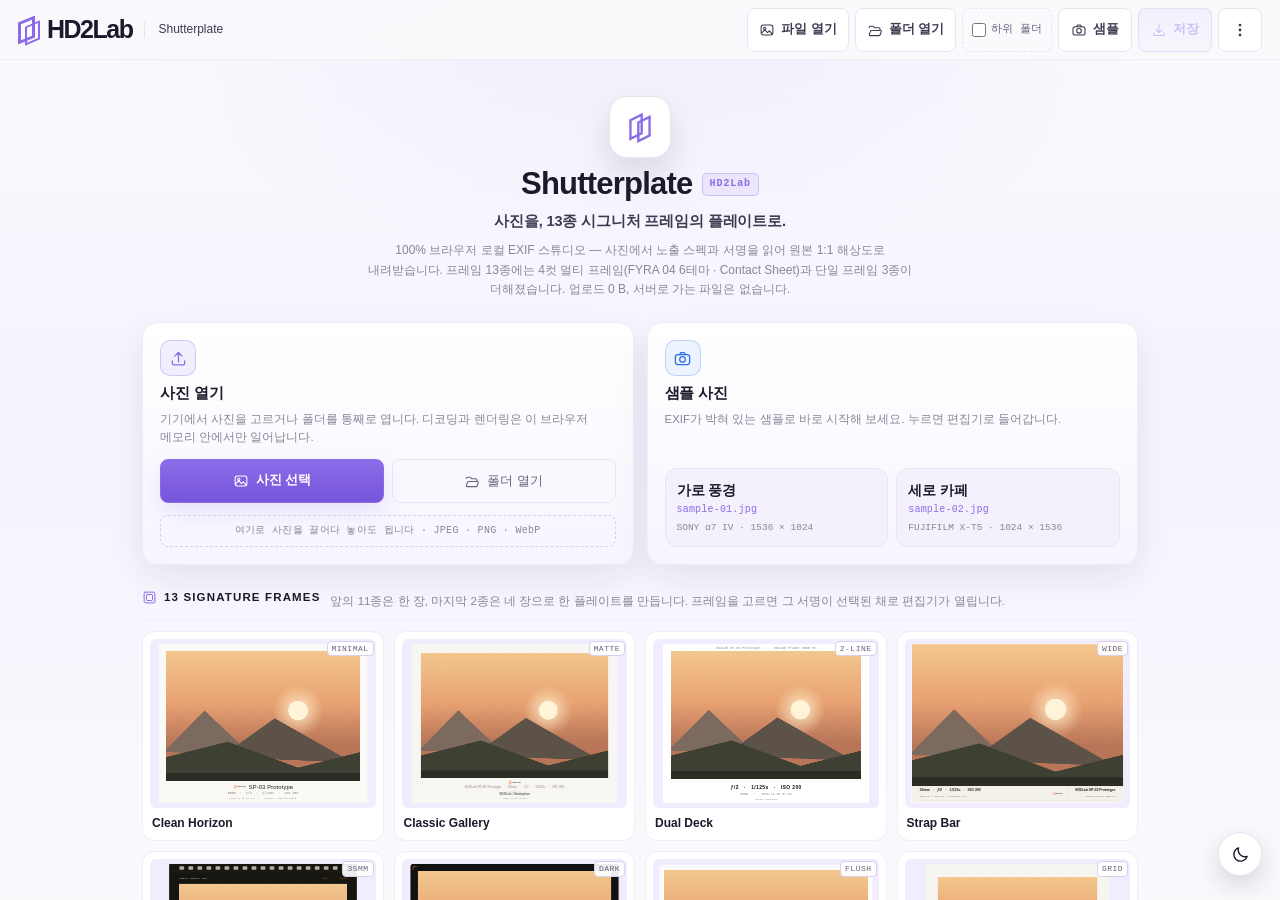
==== index.html @ faafee8e "chore(assets): 공용 테마 자산을 레포 안 ./assets/ 로 복사 — 루트 /assets/ 참조 제거 (beta 포함) - assets/hd2-theme.css · " ====
<!DOCTYPE html>
<html lang="ko" data-theme="light">
<head>
  <meta charset="utf-8" />
  <meta name="viewport" content="width=device-width, initial-scale=1.0, viewport-fit=cover" />
  <meta name="theme-color" content="#FAFAFD" />
  <meta name="color-scheme" content="light dark" />
  <meta name="description" content="HD2Lab Shutterplate — 사진을 13종 시그니처 프레임의 플레이트로. EXIF를 읽어 보더·노출 스펙·서명을 얹고 원본 1:1 해상도로 내려받습니다. 4컷 멀티 프레임(FYRA 04 6테마 · Contact Sheet) 포함. 업로드 0 B, 100% 브라우저 로컬 처리." />
  <title>Shutterplate — HD2Lab Photo Frame Studio</title>
  <link rel="canonical" href="https://hyangdan2.github.io/PKPilot0003/" />

  <!-- Signature face for a custom caption (필기체). Loaded up front so the
       canvas can print it the moment a visitor picks it. -->
  <link rel="preconnect" href="https://fonts.googleapis.com" />
  <link rel="preconnect" href="https://fonts.gstatic.com" crossorigin />
  <link rel="stylesheet" href="https://fonts.googleapis.com/css2?family=Caveat:wght@400;700&display=swap" />

  <!-- PWA -->
  <link rel="manifest" href="manifest.json" />
  <meta name="apple-mobile-web-app-capable" content="yes" />
  <meta name="apple-mobile-web-app-status-bar-style" content="black-translucent" />
  <meta name="apple-mobile-web-app-title" content="Shutterplate" />
  <meta name="application-name" content="Shutterplate" />

  <!-- Favicons (HD2Lab dual-skew 규격) -->
  <link rel="icon" href="./favicon.ico?v=20261116-softiris" sizes="any" />
  <link rel="icon" href="favicon.svg?v=20261116-softiris" type="image/svg+xml" />
  <link rel="icon" href="favicon-32x32.png?v=20261116-softiris" type="image/png" sizes="32x32" />
  <link rel="apple-touch-icon" href="apple-touch-icon.png?v=20261116-softiris" sizes="180x180" />

  <!-- Open Graph -->
  <meta property="og:type" content="website" />
  <meta property="og:site_name" content="HD2Lab" />
  <meta property="og:locale" content="ko_KR" />
  <meta property="og:title" content="Shutterplate — HD2Lab Photo Frame Studio" />
  <meta property="og:description" content="사진을 13종 시그니처 프레임의 플레이트로 — 4컷 멀티 프레임(FYRA 04 6테마 · Contact Sheet) 포함. EXIF 노출 스펙·서명을 얹어 원본 1:1 해상도로. 업로드 0 B, 100% 브라우저 로컬 처리." />
  <meta property="og:url" content="https://hyangdan2.github.io/PKPilot0003/" />
  <meta property="og:image" content="https://hyangdan2.github.io/PKPilot0003/og-image.png?v=20261116-softiris" />
  <meta property="og:image:secure_url" content="https://hyangdan2.github.io/PKPilot0003/og-image.png?v=20261116-softiris" />
  <meta property="og:image:type" content="image/png" />
  <meta property="og:image:width" content="1200" />
  <meta property="og:image:height" content="630" />
  <meta property="og:image:alt" content="HD2Lab Shutterplate — 13 frame signatures, EXIF photo plate studio" />

  <!-- Twitter -->
  <meta name="twitter:card" content="summary_large_image" />
  <meta name="twitter:title" content="Shutterplate — HD2Lab Photo Frame Studio" />
  <meta name="twitter:description" content="사진을 13종 시그니처 프레임의 플레이트로 — 4컷 멀티 프레임(FYRA 04 · Contact Sheet) 포함." />
  <meta name="twitter:image" content="https://hyangdan2.github.io/PKPilot0003/og-image.png?v=20261116-softiris" />

  <!-- HD2Lab shared theme: applies the stored hd2-theme before first paint (no flash) -->
  <script>try{var h=localStorage.getItem('hd2-theme');document.documentElement.setAttribute('data-theme',h==='dark'?'dark':'light');}catch(e){document.documentElement.setAttribute('data-theme','light');}</script>
  <link rel="stylesheet" href="./assets/hd2-theme.css?v=20261117-navy" />
  <script src="./assets/hd2-theme.js?v=20261117-navy" defer></script>
  <link rel="stylesheet" href="style.css?v=20261117-dark" />
</head>
<body>
  <!-- ── 자체 제작 SVG 아이콘 스프라이트 ─────────────────────────────── -->
  <svg class="sprite" xmlns="http://www.w3.org/2000/svg" aria-hidden="true" focusable="false">
    <!-- 필드 아이콘 -->
    <symbol id="i-camera" viewBox="0 0 24 24"><rect x="3" y="7" width="18" height="12.6" rx="3.1"/><circle cx="12" cy="13.2" r="3.5"/><path d="M8.4 7l1.4-2.4h4.4L15.6 7"/></symbol>
    <symbol id="i-optics" viewBox="0 0 24 24"><circle cx="12" cy="12" r="8.4"/><circle cx="12" cy="12" r="3.6"/><path d="M12 3.6v2.6M12 17.8v2.6M3.6 12h2.6M17.8 12h2.6"/></symbol>
    <symbol id="i-focal" viewBox="0 0 24 24"><path d="M4 12h16M4 12l3.4-3.4M4 12l3.4 3.4M20 12l-3.4-3.4M20 12l-3.4 3.4"/><circle cx="12" cy="12" r="1" fill="currentColor" stroke="none"/></symbol>
    <symbol id="i-aperture" viewBox="0 0 24 24"><circle cx="12" cy="12" r="8.4"/><path d="M12 4.2l6.6 4.6-2.5 7.8H7.9L5.4 8.8z"/><path d="M12 12l6.6-3.2M12 12l-4.1 4.6M12 12H5.4"/></symbol>
    <symbol id="i-shutter" viewBox="0 0 24 24"><circle cx="12" cy="12" r="8.4"/><path d="M12 7.2v5.1l3.4 2"/><path d="M12 3.6v1.4M20.4 12h-1.4M12 20.4v-1.4M3.6 12h1.4"/></symbol>
    <symbol id="i-iso" viewBox="0 0 24 24"><path d="M4 16.6a8.4 8.4 0 1 1 16 0"/><path d="M6.2 11.2l1.4.9M12 7.6v1.6M17.8 11.2l-1.4.9"/><path d="M12 16.4l4-3.6"/><circle cx="12" cy="16.4" r="1.2" fill="currentColor" stroke="none"/></symbol>
    <symbol id="i-date" viewBox="0 0 24 24"><rect x="3.4" y="5.2" width="17.2" height="15" rx="3"/><path d="M3.4 9.8h17.2M8.2 3.4v3.4M15.8 3.4v3.4"/><path d="M7.6 13.6h2.2M13.4 13.6h2.2M7.6 17h2.2M13.4 17h2.2"/></symbol>
    <symbol id="i-caption" viewBox="0 0 24 24"><path d="M14.4 5.2l4.4 4.4-7.6 7.6-4.8.8.8-4.8z"/><path d="M4 20.4c2.6-.3 4.2-1.8 5.6-1.8 1.4 0 2 1 3.4 1 1 0 1.8-.4 2.4-1.1"/></symbol>
    <!-- UI 아이콘 -->
    <symbol id="i-upload" viewBox="0 0 24 24"><path d="M12 16.2V4.4M12 4.4L7.4 9M12 4.4L16.6 9"/><path d="M4.2 15v3.2a1.8 1.8 0 0 0 1.8 1.8h12a1.8 1.8 0 0 0 1.8-1.8V15"/></symbol>
    <symbol id="i-image" viewBox="0 0 24 24"><rect x="3.2" y="4.6" width="17.6" height="14.8" rx="3.2"/><circle cx="8.6" cy="9.6" r="1.7"/><path d="M3.8 16.8l4.9-4.9 4.1 4.1 2.6-2.6 4.6 4.6"/></symbol>
    <symbol id="i-download" viewBox="0 0 24 24"><path d="M12 4.2v11.6M12 15.8l-4.4-4.4M12 15.8l4.4-4.4"/><path d="M4.2 16.6v1.8a1.8 1.8 0 0 0 1.8 1.8h12a1.8 1.8 0 0 0 1.8-1.8v-1.8"/></symbol>
    <symbol id="i-share" viewBox="0 0 24 24"><path d="M12 15.4V3.6M12 3.6L7.8 7.8M12 3.6l4.2 4.2"/><path d="M5.4 12.4v6.2a1.8 1.8 0 0 0 1.8 1.8h9.6a1.8 1.8 0 0 0 1.8-1.8v-6.2"/></symbol>
    <symbol id="i-minus" viewBox="0 0 24 24"><path d="M5.2 12h13.6"/></symbol>
    <symbol id="i-plus" viewBox="0 0 24 24"><path d="M12 5.2v13.6M5.2 12h13.6"/></symbol>
    <symbol id="i-fit" viewBox="0 0 24 24"><path d="M4.4 9.2V6.2a1.8 1.8 0 0 1 1.8-1.8H9M15 4.4h2.8a1.8 1.8 0 0 1 1.8 1.8v3M19.6 15v2.8a1.8 1.8 0 0 1-1.8 1.8H15M9 19.6H6.2a1.8 1.8 0 0 1-1.8-1.8V15"/></symbol>
    <symbol id="i-sun" viewBox="0 0 24 24"><circle cx="12" cy="12" r="4.1"/><path d="M12 2.6v2.1M12 19.3v2.1M2.6 12h2.1M19.3 12h2.1M5.5 5.5l1.5 1.5M17 17l1.5 1.5M18.5 5.5L17 7M7 17l-1.5 1.5"/></symbol>
    <symbol id="i-moon" viewBox="0 0 24 24"><path d="M20.2 14.6A8.2 8.2 0 0 1 9.5 3.9a8.5 8.5 0 1 0 10.7 10.7z"/></symbol>
    <symbol id="i-dots" viewBox="0 0 24 24"><circle cx="12" cy="5.4" r="1.85" fill="currentColor" stroke="none"/><circle cx="12" cy="12" r="1.85" fill="currentColor" stroke="none"/><circle cx="12" cy="18.6" r="1.85" fill="currentColor" stroke="none"/></symbol>
    <symbol id="i-close" viewBox="0 0 24 24"><path d="M5.8 5.8l12.4 12.4M18.2 5.8L5.8 18.2"/></symbol>
    <symbol id="i-check" viewBox="0 0 24 24"><path d="M4.8 12.6l4.7 4.7L19.2 7.2"/></symbol>
    <symbol id="i-refresh" viewBox="0 0 24 24"><path d="M19.8 12a7.8 7.8 0 1 1-2.6-5.8"/><path d="M19.9 4.4v4.4h-4.4"/></symbol>
    <symbol id="i-swap" viewBox="0 0 24 24"><path d="M4.4 8.4h13.2M14.2 5l3.4 3.4-2 1.9M19.6 15.6H6.4M9.8 19l-3.4-3.4"/></symbol>
    <symbol id="i-trash" viewBox="0 0 24 24"><path d="M4.8 7.2h14.4M9.4 7.2V5.4a1.4 1.4 0 0 1 1.4-1.4h2.4a1.4 1.4 0 0 1 1.4 1.4v1.8"/><path d="M6.6 7.2l.8 11.4a1.8 1.8 0 0 0 1.8 1.6h5.6a1.8 1.8 0 0 0 1.8-1.6l.8-11.4"/><path d="M10.4 10.8v6M13.6 10.8v6"/></symbol>
    <symbol id="i-shield" viewBox="0 0 24 24"><path d="M12 3.2l7.4 2.9v5.3c0 4.5-3.1 7.8-7.4 9.6-4.3-1.8-7.4-5.1-7.4-9.6V6.1z"/><path d="M8.8 11.9l2.3 2.3 3.9-3.9"/></symbol>
    <symbol id="i-chevron" viewBox="0 0 24 24"><path d="M7 10l5 5 5-5"/></symbol>
    <symbol id="i-sliders" viewBox="0 0 24 24"><path d="M4.4 7.6h6.2M14.4 7.6h5.2M4.4 16.4h3.2M11.4 16.4h8.2"/><circle cx="12.6" cy="7.6" r="1.9"/><circle cx="9.6" cy="16.4" r="1.9"/></symbol>
    <symbol id="i-stamp" viewBox="0 0 24 24"><circle cx="12" cy="9.2" r="5.2"/><path d="M8.6 13.6L7.2 20.4h9.6l-1.4-6.8"/></symbol>
    <symbol id="i-film" viewBox="0 0 24 24"><rect x="3" y="5" width="18" height="14" rx="2.4"/><path d="M6.6 5v14M17.4 5v14M3 9.2h3.6M3 14.8h3.6M17.4 9.2H21M17.4 14.8H21"/></symbol>
    <symbol id="i-frame" viewBox="0 0 24 24"><rect x="3.4" y="3.4" width="17.2" height="17.2" rx="2.4"/><rect x="7.2" y="7.2" width="9.6" height="9.6" rx="1.2"/></symbol>
    <symbol id="i-ratio" viewBox="0 0 24 24"><rect x="3.4" y="6.4" width="17.2" height="11.2" rx="2.2"/><path d="M6.6 6.4v11.2M17.4 6.4v11.2"/></symbol>
    <symbol id="i-grid" viewBox="0 0 24 24"><rect x="3.6" y="3.6" width="7.2" height="7.2" rx="1.6"/><rect x="13.2" y="3.6" width="7.2" height="7.2" rx="1.6"/><rect x="3.6" y="13.2" width="7.2" height="7.2" rx="1.6"/><rect x="13.2" y="13.2" width="7.2" height="7.2" rx="1.6"/></symbol>
    <symbol id="i-info" viewBox="0 0 24 24"><circle cx="12" cy="12" r="8.6"/><path d="M12 11v5.4"/><circle cx="12" cy="7.9" r="1" fill="currentColor" stroke="none"/></symbol>
    <symbol id="i-copy" viewBox="0 0 24 24"><rect x="9" y="9" width="11.4" height="11.4" rx="2.6"/><path d="M15.4 5.8V5.2a2.2 2.2 0 0 0-2.2-2.2H5.6A2.2 2.2 0 0 0 3.4 5.2v7.6a2.2 2.2 0 0 0 2.2 2.2h.6"/></symbol>
    <symbol id="i-arrow" viewBox="0 0 24 24"><path d="M4.6 12h14M13.2 6.6L18.6 12l-5.4 5.4"/></symbol>
    <!-- 포털 -->
    <symbol id="i-portal-home" viewBox="0 0 24 24"><path d="M4 10.4L12 4l8 6.4V20a1 1 0 0 1-1 1h-4.6v-6.2H9.6V21H5a1 1 0 0 1-1-1z"/></symbol>
    <symbol id="i-portal-apps" viewBox="0 0 24 24"><rect x="3.6" y="3.6" width="7.2" height="7.2" rx="2"/><rect x="13.2" y="3.6" width="7.2" height="7.2" rx="2"/><rect x="3.6" y="13.2" width="7.2" height="7.2" rx="2"/><rect x="13.2" y="13.2" width="7.2" height="7.2" rx="2"/></symbol>
    <!-- 워크스페이스 -->
    <symbol id="i-folder" viewBox="0 0 24 24"><path d="M3.4 7.6a1.8 1.8 0 0 1 1.8-1.8h4.4l2.1 2.3h6.9a1.8 1.8 0 0 1 1.8 1.8v9.5a1.8 1.8 0 0 1-1.8 1.8H5.2a1.8 1.8 0 0 1-1.8-1.8z"/><path d="M3.4 10.6h17.2"/></symbol>
    <symbol id="i-folder-open" viewBox="0 0 24 24"><path d="M3.4 8.2a1.8 1.8 0 0 1 1.8-1.8h4.2l1.9 2.1h6.3a1.8 1.8 0 0 1 1.8 1.8v1.3"/><path d="M4.2 20.4h13.9a1.8 1.8 0 0 0 1.7-1.2l1.7-5.1a1 1 0 0 0-.9-1.3H6.9a1.8 1.8 0 0 0-1.7 1.2l-1.9 5.4z"/></symbol>
  </svg>

  <a class="skip-link" href="#appMain">본문으로 건너뛰기</a>

  <header class="app-header">
    <button class="brand" id="brandBtn" type="button" aria-label="Shutterplate 홈으로 이동" title="Shutterplate 홈 — 랜딩 화면">
      <span class="mark" aria-hidden="true"></span>
      <span class="brand-name">HD2Lab</span>
      <em>Shutterplate</em>
    </button>

    <div class="header-actions">
      <!-- PC 워크스페이스 열기 (≥1024px) -->
      <div class="pc-open" id="pcOpen">
        <button class="hbtn" id="openFilesBtn" type="button" title="사진 여러 장 열기 — 워크스페이스" aria-label="사진 여러 장 열기">
          <svg class="ic" viewBox="0 0 24 24" aria-hidden="true"><use href="#i-image"/></svg>
          <span class="hbtn-label">파일 열기</span>
        </button>
        <button class="hbtn" id="openFolderBtn" type="button" title="폴더 열기 — Workspace" aria-label="폴더 열기">
          <svg class="ic" viewBox="0 0 24 24" aria-hidden="true"><use href="#i-folder-open"/></svg>
          <span class="hbtn-label">폴더 열기</span>
        </button>
        <label class="pc-rec" for="recursiveToggle" title="폴더를 열 때 하위 폴더의 사진까지 포함">
          <input type="checkbox" id="recursiveToggle" />
          <span>하위 폴더</span>
        </label>
      </div>
      <input id="wsFileInput" type="file" accept="image/*" multiple hidden />
      <input id="wsFolderInput" type="file" accept="image/*" webkitdirectory directory multiple hidden />
      <button class="hbtn" id="headerSampleBtn" type="button" title="샘플 사진 불러오기" aria-label="샘플 사진 불러오기">
        <svg class="ic" viewBox="0 0 24 24" aria-hidden="true"><use href="#i-camera"/></svg>
        <span class="hbtn-label">샘플</span>
      </button>
      <button class="hbtn hbtn--accent" id="headerDownloadBtn" type="button" title="플레이트 저장" aria-label="플레이트 저장" disabled>
        <svg class="ic" viewBox="0 0 24 24" aria-hidden="true"><use href="#i-download"/></svg>
        <span class="hbtn-label">저장</span>
      </button>
      <!-- 편집기 전용: 랜딩의 플로팅 토글이 여기로 도킹한다 (js/theme-dock.js) -->
      <button class="hbtn-theme" id="headerThemeBtn" type="button" aria-pressed="false" aria-label="다크 모드로 전환 (네이비 &amp; 라벤더)" title="다크 모드로 전환 (네이비 &amp; 라벤더)">
        <svg class="ic ic-theme ic-theme--moon" viewBox="0 0 24 24" aria-hidden="true" focusable="false"><path d="M20.4 14.4A8.6 8.6 0 0 1 9.6 3.6a8.6 8.6 0 1 0 10.8 10.8z"/></svg>
        <svg class="ic ic-theme ic-theme--sun" viewBox="0 0 24 24" aria-hidden="true" focusable="false"><circle cx="12" cy="12" r="4.1"/><path d="M12 2.7v2.3M12 19v2.3M2.7 12h2.3M19 12h2.3M5.4 5.4l1.6 1.6M17 17l1.6 1.6M18.6 5.4L17 7M7 17l-1.6 1.6"/></svg>
      </button>
      <div class="portal-menu" id="portalMenu">
        <button class="portal-menu-btn" id="portalMenuBtn" type="button" aria-haspopup="menu" aria-expanded="false" aria-controls="portalMenuDropdown" aria-label="더 보기 — 워크스페이스 · 샘플 · 포털" title="더 보기">
          <svg class="ic" viewBox="0 0 24 24" aria-hidden="true"><use href="#i-dots"/></svg>
        </button>
        <div class="portal-menu-dropdown" id="portalMenuDropdown" role="menu" aria-labelledby="portalMenuBtn" hidden>
          <p class="portal-menu-head">WORKSPACE</p>
          <button class="portal-item" id="menuHomeBtn" type="button" role="menuitem">
            <span class="portal-ic" aria-hidden="true"><svg class="ic" viewBox="0 0 24 24"><use href="#i-portal-home"/></svg></span>
            <span class="portal-text"><b>홈 / 랜딩 화면</b><small>시작 화면으로 이동</small></span>
            <span class="portal-badge" aria-hidden="true">HOME</span>
          </button>
          <button class="portal-item" id="menuResetExifBtn" type="button" role="menuitem" disabled>
            <span class="portal-ic" aria-hidden="true"><svg class="ic" viewBox="0 0 24 24"><use href="#i-refresh"/></svg></span>
            <span class="portal-text"><b>EXIF 값으로 되돌리기</b><small id="menuResetHint">사진을 열면 쓸 수 있습니다</small></span>
            <span class="portal-badge portal-badge--live" id="menuResetBadge" aria-hidden="true">EXIF</span>
          </button>
          <button class="portal-item" id="menuEmblemBtn" type="button" role="menuitemcheckbox" aria-checked="false">
            <span class="portal-ic" aria-hidden="true"><svg class="ic" viewBox="0 0 24 24"><use href="#i-stamp"/></svg></span>
            <span class="portal-text"><b>엠블럼 색상</b><small id="menuEmblemHint">현재 원본 컬러 — 눌러서 All Black</small></span>
            <span class="portal-badge" id="menuEmblemState" aria-hidden="true">COLOR</span>
          </button>
          <span class="portal-sep" role="separator"></span>
          <p class="portal-menu-head">SAMPLES</p>
          <button class="portal-item" id="menuSample01" type="button" role="menuitem">
            <span class="portal-ic" aria-hidden="true"><svg class="ic" viewBox="0 0 24 24"><use href="#i-image"/></svg></span>
            <span class="portal-text"><b>가로 풍경</b><small>sample-01.jpg · SONY α7 IV</small></span>
            <span class="portal-badge" aria-hidden="true">LANDSCAPE</span>
          </button>
          <button class="portal-item" id="menuSample02" type="button" role="menuitem">
            <span class="portal-ic" aria-hidden="true"><svg class="ic" viewBox="0 0 24 24"><use href="#i-camera"/></svg></span>
            <span class="portal-text"><b>세로 카페</b><small>sample-02.jpg · FUJIFILM X-T5</small></span>
            <span class="portal-badge" aria-hidden="true">CAFE</span>
          </button>
          <span class="portal-sep" role="separator"></span>
          <p class="portal-menu-head">NAVIGATION</p>
          <a class="portal-item" role="menuitem" href="https://hyangdan2.github.io/" target="_blank" rel="noopener noreferrer">
            <span class="portal-ic" aria-hidden="true"><svg class="ic" viewBox="0 0 24 24"><use href="#i-portal-home"/></svg></span>
            <span class="portal-text"><b>HD2Lab Web-HQ</b><small>Main Portal</small></span>
            <span class="portal-badge" aria-hidden="true">EXTERNAL</span>
          </a>
          <a class="portal-item" role="menuitem" href="https://hyangdan2.github.io/ApplicationHub/" target="_blank" rel="noopener noreferrer">
            <span class="portal-ic" aria-hidden="true"><svg class="ic" viewBox="0 0 24 24"><use href="#i-portal-apps"/></svg></span>
            <span class="portal-text"><b>ApplicationHub</b><small>Apps Catalog</small></span>
            <span class="portal-badge" aria-hidden="true">EXTERNAL</span>
          </a>
        </div>
      </div>
    </div>
  </header>

  <main class="app-main" id="appMain" tabindex="-1">

  <!-- ── 랜딩 (Film Studio식 홈) ─────────────────────────────────────── -->
  <section class="home" id="homeView" aria-label="Shutterplate 랜딩">
    <div class="home-inner">
      <div class="inapp-banner home-inapp" id="homeInappBanner" data-inapp-banner role="status" hidden>
        <svg class="ic" viewBox="0 0 24 24" aria-hidden="true"><use href="#i-info"/></svg>
        <p class="inapp-msg"><b data-inapp-name>카카오톡</b> 안에서는 사진 저장이 막힙니다 — ‘다른 브라우저로 열기’로 열어 주세요</p>
        <button class="inapp-copy" type="button" data-copy-url aria-label="페이지 주소 복사">
          <svg class="ic" viewBox="0 0 24 24" aria-hidden="true"><use href="#i-copy"/></svg><span>주소 복사</span>
        </button>
      </div>

      <header class="home-hero">
        <span class="hero-mark" aria-hidden="true">
          <svg viewBox="0 0 64 64" aria-label="HD2Lab Brand Mark">
            <path d="M15 20L35 10V43L15 53ZM29 24L49 14V47L29 57Z" fill="none" stroke="#8B6CE8" stroke-width="4.2" stroke-linejoin="miter"/>
          </svg>
        </span>
        <div class="hero-title-row">
          <h1>Shutterplate</h1>
          <span class="brand-badge hero-badge">HD2Lab</span>
        </div>
        <p class="hero-sub">사진을, 13종 시그니처 프레임의 플레이트로.</p>
        <p class="hero-note">100% 브라우저 로컬 EXIF 스튜디오 — 사진에서 노출 스펙과 서명을 읽어 원본 1:1 해상도로 내려받습니다. 프레임 13종에는 4컷 멀티 프레임(FYRA 04 6테마 · Contact Sheet)과 단일 프레임 3종이 더해졌습니다. 업로드 0 B, 서버로 가는 파일은 없습니다.</p>
      </header>

      <section class="home-session" id="homeSession" aria-label="진행 중인 세션" hidden>
        <span class="hs-thumb"><canvas id="homeThumb" width="112" height="112" aria-hidden="true"></canvas></span>
        <div class="hs-info">
          <span class="hs-kicker">ACTIVE SESSION</span>
          <b class="hs-name" id="homeSessionName">—</b>
          <span class="hs-meta"><span id="homeSessionSize">—</span><span class="sep" aria-hidden="true">·</span><span id="homeSessionFrame">—</span></span>
        </div>
        <button class="btn btn-accent hs-continue" id="homeContinueBtn" type="button">
          <span>계속 편집하기 (Continue Editing)</span>
          <svg class="ic" viewBox="0 0 24 24" aria-hidden="true"><use href="#i-arrow"/></svg>
        </button>
      </section>

      <div class="home-launch">
        <section class="launch-card" id="homeDrop" aria-label="사진 열기">
          <div class="lc-head">
            <span class="lc-ic lc-ic--accent" aria-hidden="true"><svg class="ic" viewBox="0 0 24 24"><use href="#i-upload"/></svg></span>
            <h2>사진 열기</h2>
            <p>기기에서 사진을 고르거나 폴더를 통째로 엽니다. 디코딩과 렌더링은 이 브라우저 메모리 안에서만 일어납니다.</p>
          </div>
          <div class="lc-actions">
            <button class="btn btn-accent" id="homeOpenFilesBtn" type="button"><svg class="ic" viewBox="0 0 24 24" aria-hidden="true"><use href="#i-image"/></svg><span>사진 선택</span></button>
            <button class="btn btn-quiet" id="homeOpenFolderBtn" type="button"><svg class="ic" viewBox="0 0 24 24" aria-hidden="true"><use href="#i-folder-open"/></svg><span>폴더 열기</span></button>
          </div>
          <p class="lc-drop">여기로 사진을 끌어다 놓아도 됩니다 · JPEG · PNG · WebP</p>
        </section>

        <section class="launch-card" aria-label="샘플 사진">
          <div class="lc-head">
            <span class="lc-ic lc-ic--warm" aria-hidden="true"><svg class="ic" viewBox="0 0 24 24"><use href="#i-camera"/></svg></span>
            <h2>샘플 사진</h2>
            <p>EXIF가 박혀 있는 샘플로 바로 시작해 보세요. 누르면 편집기로 들어갑니다.</p>
          </div>
          <div class="lc-samples">
            <button class="sample-btn" id="homeSample01" type="button">
              <span class="sb-name">가로 풍경</span>
              <span class="sb-file">sample-01.jpg</span>
              <span class="sb-tag">SONY α7 IV · 1536 × 1024</span>
            </button>
            <button class="sample-btn" id="homeSample02" type="button">
              <span class="sb-name">세로 카페</span>
              <span class="sb-file">sample-02.jpg</span>
              <span class="sb-tag">FUJIFILM X-T5 · 1024 × 1536</span>
            </button>
          </div>
        </section>
      </div>

      <section class="home-frames" aria-labelledby="homeFramesTitle">
        <div class="hf-head">
          <h2 id="homeFramesTitle"><svg class="ic" viewBox="0 0 24 24" aria-hidden="true"><use href="#i-frame"/></svg>13 SIGNATURE FRAMES</h2>
          <p>앞의 11종은 한 장, 마지막 2종은 네 장으로 한 플레이트를 만듭니다. 프레임을 고르면 그 서명이 선택된 채로 편집기가 열립니다.</p>
        </div>
        <div class="hf-grid" id="homeFrameGrid" role="group" aria-label="시그니처 프레임 선택"></div>
      </section>

      <ul class="home-badges">
        <li><svg class="ic" viewBox="0 0 24 24" aria-hidden="true"><use href="#i-shield"/></svg>100% 로컬 처리 · 업로드 0 B</li>
        <li><svg class="ic" viewBox="0 0 24 24" aria-hidden="true"><use href="#i-ratio"/></svg>원본 1:1 해상도 출력</li>
        <li><svg class="ic" viewBox="0 0 24 24" aria-hidden="true"><use href="#i-grid"/></svg>4컷 멀티 프레임 · FYRA 04</li>
      </ul>
    </div>
  </section>

  <!-- ── 스튜디오 (편집기) ───────────────────────────────────────────── -->
  <section class="studio" id="editorView" aria-labelledby="editorTitle" hidden>
    <h2 class="sr-only" id="editorTitle">Shutterplate — HD2Lab 포토 프레임 스튜디오</h2>

    <!-- ── 프리뷰 스테이지 ─────────────────────────────────────────── -->
    <section class="stage" id="stage" aria-label="플레이트 프리뷰" tabindex="-1">
      <div class="stage-bar">
        <span class="chip" id="photoChip"><svg class="ic" viewBox="0 0 24 24" aria-hidden="true"><use href="#i-image"/></svg><span>사진 없음</span></span>
        <span class="chip chip--ghost" id="styleChip">CLEAN HORIZON</span>
        <span class="chip chip--ghost" id="renderChip">—</span>
        <div class="stage-tools">
          <div class="seg seg--mini" id="bgSeg" role="group" aria-label="프리뷰 배경">
            <button type="button" data-bg="dark" aria-pressed="true" title="다크 배경" aria-label="다크 배경"><svg class="ic" viewBox="0 0 24 24" aria-hidden="true"><use href="#i-moon"/></svg></button>
            <button type="button" data-bg="light" aria-pressed="false" title="라이트 배경" aria-label="라이트 배경"><svg class="ic" viewBox="0 0 24 24" aria-hidden="true"><use href="#i-sun"/></svg></button>
          </div>
          <div class="zoom-group">
            <button class="icon-btn" id="zoomOutBtn" type="button" aria-label="축소" title="축소"><svg class="ic" viewBox="0 0 24 24" aria-hidden="true"><use href="#i-minus"/></svg></button>
            <button class="icon-btn icon-btn--wide" id="zoomFitBtn" type="button" aria-label="화면 맞춤" title="화면 맞춤"><svg class="ic" viewBox="0 0 24 24" aria-hidden="true"><use href="#i-fit"/></svg><span id="zoomLabel">맞춤</span></button>
            <button class="icon-btn" id="zoomInBtn" type="button" aria-label="확대" title="확대"><svg class="ic" viewBox="0 0 24 24" aria-hidden="true"><use href="#i-plus"/></svg></button>
          </div>
        </div>
      </div>

      <div class="stage-canvas" id="stageCanvas">
        <canvas id="plateCanvas" aria-label="플레이트 미리보기 캔버스"></canvas>

        <div class="empty-state" id="emptyState">
          <div class="dropzone" id="dropzone" role="button" tabindex="0" aria-label="사진을 끌어다 놓거나 눌러서 선택">
            <input id="fileInput" type="file" accept="image/*" hidden />
            <span class="dz-glow" aria-hidden="true"></span>
            <span class="dz-ring" aria-hidden="true">
              <svg class="dz-icon" viewBox="0 0 24 24" aria-hidden="true"><use href="#i-upload"/></svg>
            </span>
            <span class="dz-title">사진을 끌어다 놓기</span>
            <span class="dz-sub">또는 눌러서 선택 · JPEG · PNG · WebP</span>
          </div>
          <div class="empty-row">
            <button class="btn btn-accent" id="emptySampleBtn" type="button"><svg class="ic" viewBox="0 0 24 24" aria-hidden="true"><use href="#i-camera"/></svg><span>샘플 사진 불러오기</span></button>
          </div>
          <div class="empty-row empty-row--pc">
            <button class="btn btn-quiet" id="emptyOpenFilesBtn" type="button"><svg class="ic" viewBox="0 0 24 24" aria-hidden="true"><use href="#i-image"/></svg><span>파일 열기</span></button>
            <button class="btn btn-quiet" id="emptyOpenFolderBtn" type="button"><svg class="ic" viewBox="0 0 24 24" aria-hidden="true"><use href="#i-folder-open"/></svg><span>폴더 열기 (Workspace)</span></button>
          </div>
          <div class="inapp-banner" id="inappBanner" data-inapp-banner role="status" hidden>
            <svg class="ic" viewBox="0 0 24 24" aria-hidden="true"><use href="#i-info"/></svg>
            <p class="inapp-msg"><b data-inapp-name>카카오톡</b> 안에서는 사진 저장이 막힙니다 — 우측 상단 ⋯ → ‘다른 브라우저로 열기’로 열어 주세요</p>
            <button class="inapp-copy" type="button" data-copy-url aria-label="페이지 주소 복사">
              <svg class="ic" viewBox="0 0 24 24" aria-hidden="true"><use href="#i-copy"/></svg><span>주소 복사</span>
            </button>
          </div>
          <p class="empty-note"><svg class="ic" viewBox="0 0 24 24" aria-hidden="true"><use href="#i-shield"/></svg>업로드 0 B · 사진은 이 기기에서만 처리됩니다</p>
        </div>
      </div>

      <!-- ── 4컷 사진 칸 — 플로팅 제어 (멀티컷 프레임에서만) ────────── -->
      <button class="slot-fab" id="slotToggle" type="button" aria-label="4컷 사진 칸 열기" aria-controls="slotBar" aria-expanded="false" aria-haspopup="true" title="4컷 사진 칸 — #1~#4 교체 · 맞바꾸기 · 샘플 · 사진 4장" hidden>
        <svg class="ic" viewBox="0 0 24 24" aria-hidden="true"><use href="#i-grid"/></svg>
        <b class="slot-fab-n" aria-hidden="true">4</b>
      </button>

      <section class="slots slots--float" id="slotBar" role="group" aria-label="멀티컷 사진 칸" aria-hidden="true" hidden>
        <div class="slots-head">
          <span class="slots-title">MULTI-CUT SLOTS</span>
          <span class="slots-hint" id="slotHint">4 / 4칸 · 칸을 눌러 교체, ⇄ 로 맞바꾸기</span>
        </div>
        <div class="slot-track" id="slotTrack" role="list" aria-label="멀티컷 사진 칸"></div>
        <div class="slots-actions">
          <button class="slots-btn" id="slotSampleBtn" type="button" title="샘플 사진으로 4칸 채우기">
            <svg class="ic" viewBox="0 0 24 24" aria-hidden="true"><use href="#i-camera"/></svg><span>샘플</span>
          </button>
          <button class="slots-btn slots-btn--accent" id="slotAddBtn" type="button" title="사진 4장을 한 번에 열기">
            <svg class="ic" viewBox="0 0 24 24" aria-hidden="true"><use href="#i-image"/></svg><span>사진 4장</span>
          </button>
        </div>
        <input id="slotAllInput" type="file" accept="image/*" multiple hidden />
        <input id="slotOneInput" type="file" accept="image/*" hidden />
      </section>
    </section>

    <!-- ── 선택된 사진 (컴팩트 활성 세션 카드) ─────────────────────── -->
    <section class="session" id="sessionCard" aria-label="선택한 사진" hidden>
      <span class="session-thumb"><canvas id="sessionThumb" width="72" height="72" aria-hidden="true"></canvas></span>
      <div class="session-info">
        <b class="session-name" id="metaName">—</b>
        <span class="session-facts">
          <span id="metaSize">—</span>
          <span class="sep" aria-hidden="true">·</span>
          <span id="metaBytes">—</span>
          <span class="chip chip--exif" id="metaExifChip"><span id="metaExif">—</span></span>
        </span>
      </div>
      <div class="session-actions">
        <button class="btn btn-ghost pc-only" id="sessionOpenFilesBtn" type="button" title="사진 여러 장 열기"><svg class="ic" viewBox="0 0 24 24" aria-hidden="true"><use href="#i-image"/></svg><span>파일 열기</span></button>
        <button class="btn btn-ghost pc-only" id="sessionOpenFolderBtn" type="button" title="폴더 열기 (Workspace)"><svg class="ic" viewBox="0 0 24 24" aria-hidden="true"><use href="#i-folder-open"/></svg><span>폴더</span></button>
        <button class="btn btn-ghost" id="changeBtn" type="button" title="사진 변경"><svg class="ic" viewBox="0 0 24 24" aria-hidden="true"><use href="#i-swap"/></svg><span>변경</span></button>
        <button class="btn btn-ghost" id="clearBtn" type="button" title="비우기" aria-label="캔버스 비우기"><svg class="ic" viewBox="0 0 24 24" aria-hidden="true"><use href="#i-close"/></svg><span class="hide-xs">비우기</span></button>
      </div>
    </section>

    <!-- ── 하단 가로 프레임 슬라이더 ───────────────────────────────── -->
    <section class="strip" aria-label="프레임 갤러리">
      <div class="strip-head">
        <span class="strip-title">FRAME LIBRARY</span>
        <span class="strip-count"><b id="frameCount">13</b> SIGNATURES</span>
        <span class="strip-hint">휠 · 드래그 · 스와이프 · FYRA 04는 다시 눌러 테마</span>
      </div>
      <div class="strip-track" id="frameStrip" role="radiogroup" aria-label="프레임 스타일 선택"></div>
    </section>

    <!-- ── 워크스페이스 사진 스트립 (PC · 여러 장/폴더 열었을 때) ────── -->
    <section class="ws-strip" id="wsStrip" aria-label="워크스페이스 사진 목록" hidden>
      <div class="ws-head">
        <button class="ws-toggle" id="wsToggle" type="button" aria-expanded="true" aria-controls="wsTrack">
          <svg class="ic ws-chev" viewBox="0 0 24 24" aria-hidden="true"><use href="#i-chevron"/></svg>
          <svg class="ic ws-folder" viewBox="0 0 24 24" aria-hidden="true"><use href="#i-folder-open"/></svg>
          <b id="wsName">워크스페이스</b>
          <span class="ws-count" id="wsCount">0 / 0</span>
        </button>
        <span class="ws-status" id="wsStatus" role="status" hidden></span>
        <label class="ws-sort-wrap">
          <span class="sr-only">워크스페이스 정렬</span>
          <select id="wsSort" aria-label="워크스페이스 정렬">
            <option value="name">이름 ↑</option>
            <option value="reverse">이름 ↓</option>
          </select>
        </label>
      </div>
      <div class="ws-track" id="wsTrack" role="listbox" aria-label="워크스페이스 사진 선택"></div>
    </section>

    <!-- ── 도구 모음 ──────────────────────────────────────────────── -->
    <nav class="toolbar" id="toolbar" aria-label="플레이트 도구">
      <button class="tool" type="button" data-sheet="exif" aria-expanded="false" aria-controls="sheet" aria-haspopup="dialog">
        <svg class="ic" viewBox="0 0 24 24" aria-hidden="true"><use href="#i-sliders"/></svg><span>EXIF 편집</span>
      </button>
      <button class="tool" type="button" data-sheet="geometry" aria-expanded="false" aria-controls="sheet" aria-haspopup="dialog">
        <svg class="ic" viewBox="0 0 24 24" aria-hidden="true"><use href="#i-frame"/></svg><span>프레임/여백</span>
      </button>
      <button class="tool" type="button" data-sheet="emblem" aria-expanded="false" aria-controls="sheet" aria-haspopup="dialog">
        <svg class="ic" viewBox="0 0 24 24" aria-hidden="true"><use href="#i-stamp"/></svg><span>엠블럼</span>
      </button>
      <button class="tool" type="button" data-sheet="export" aria-expanded="false" aria-controls="sheet" aria-haspopup="dialog">
        <svg class="ic" viewBox="0 0 24 24" aria-hidden="true"><use href="#i-download"/></svg><span>내보내기</span>
      </button>
    </nav>
  </section>
  </main>

  <!-- ── 제어 패널 (플로팅 시트 / 바텀시트) ─────────────────────────── -->
  <div class="sheet-backdrop" id="sheetBackdrop"></div>
  <section class="sheet" id="sheet" role="dialog" aria-modal="true" aria-labelledby="sheetTitle" aria-hidden="true" data-active="exif">
    <span class="sheet-grip" aria-hidden="true"></span>
    <!-- PC 고정 인스펙터 탭 (≥1024px). 모바일은 하단 도구 모음이 같은 역할을 합니다. -->
    <div class="ins-tabs" id="insTabs" role="tablist" aria-label="플레이트 인스펙터">
      <button class="ins-tab" type="button" data-tab="exif" role="tab" aria-selected="true" aria-controls="paneExif">
        <svg class="ic" viewBox="0 0 24 24" aria-hidden="true"><use href="#i-sliders"/></svg><span>EXIF 편집</span>
      </button>
      <button class="ins-tab" type="button" data-tab="geometry" role="tab" aria-selected="false" aria-controls="paneGeometry">
        <svg class="ic" viewBox="0 0 24 24" aria-hidden="true"><use href="#i-frame"/></svg><span>프레임/여백</span>
      </button>
      <button class="ins-tab" type="button" data-tab="emblem" role="tab" aria-selected="false" aria-controls="paneEmblem">
        <svg class="ic" viewBox="0 0 24 24" aria-hidden="true"><use href="#i-stamp"/></svg><span>엠블럼</span>
      </button>
      <button class="ins-tab" type="button" data-tab="export" role="tab" aria-selected="false" aria-controls="paneExport">
        <svg class="ic" viewBox="0 0 24 24" aria-hidden="true"><use href="#i-download"/></svg><span>내보내기</span>
      </button>
    </div>
    <header class="sheet-head">
      <div class="sheet-heading">
        <p class="sheet-kicker" id="sheetKicker">CONTROL</p>
        <h2 id="sheetTitle">EXIF 편집</h2>
      </div>
      <button class="icon-btn" id="sheetClose" type="button" aria-label="패널 닫기"><svg class="ic" viewBox="0 0 24 24" aria-hidden="true"><use href="#i-close"/></svg></button>
    </header>

    <div class="sheet-body">
      <div class="pane" data-pane="exif" id="paneExif" role="tabpanel" aria-label="EXIF 편집">
        <div class="field">
          <span class="field-label"><svg class="ic" viewBox="0 0 24 24" aria-hidden="true"><use href="#i-camera"/></svg>Camera</span>
          <div class="field-pair">
            <input class="inp" id="fMake" placeholder="제조사 — SONY" autocomplete="off" spellcheck="false" aria-label="카메라 제조사" />
            <input class="inp" id="fModel" placeholder="모델 — ILCE-7M4" autocomplete="off" spellcheck="false" aria-label="카메라 모델명" />
          </div>
        </div>
        <div class="field">
          <span class="field-label"><svg class="ic" viewBox="0 0 24 24" aria-hidden="true"><use href="#i-optics"/></svg>Optics</span>
          <input class="inp" id="fLens" placeholder="렌즈 — FE 35mm F1.4 GM" autocomplete="off" spellcheck="false" aria-label="렌즈 모델" />
        </div>
        <div class="field-grid">
          <div class="field">
            <span class="field-label"><svg class="ic" viewBox="0 0 24 24" aria-hidden="true"><use href="#i-focal"/></svg>Focal</span>
            <input class="inp" id="fFocal" placeholder="35mm" autocomplete="off" spellcheck="false" aria-label="초점거리" />
          </div>
          <div class="field">
            <span class="field-label"><svg class="ic" viewBox="0 0 24 24" aria-hidden="true"><use href="#i-aperture"/></svg>Aperture</span>
            <input class="inp" id="fAperture" placeholder="ƒ/1.8" autocomplete="off" spellcheck="false" aria-label="조리개" />
          </div>
          <div class="field">
            <span class="field-label"><svg class="ic" viewBox="0 0 24 24" aria-hidden="true"><use href="#i-shutter"/></svg>Shutter</span>
            <input class="inp" id="fShutter" placeholder="1/250s" autocomplete="off" spellcheck="false" aria-label="셔터 스피드" />
          </div>
          <div class="field">
            <span class="field-label"><svg class="ic" viewBox="0 0 24 24" aria-hidden="true"><use href="#i-iso"/></svg>ISO</span>
            <input class="inp" id="fIso" placeholder="ISO 400" autocomplete="off" spellcheck="false" aria-label="감도" />
          </div>
        </div>
        <div class="field">
          <span class="field-label"><svg class="ic" viewBox="0 0 24 24" aria-hidden="true"><use href="#i-date"/></svg>Date / Time</span>
          <input class="inp" id="fDate" placeholder="2026.11.14 09:00" autocomplete="off" spellcheck="false" aria-label="촬영 일시" />
        </div>
        <div class="field">
          <span class="field-label"><svg class="ic" viewBox="0 0 24 24" aria-hidden="true"><use href="#i-caption"/></svg>Caption / Photographer</span>
          <input class="inp" id="fCaption" placeholder="서명 또는 작가명" autocomplete="off" spellcheck="false" aria-label="캡션 또는 작가명" />
          <div class="seg caption-mode" id="captionModeSeg" role="group" aria-label="캡션 글자체 모드">
            <button type="button" data-caption-mode="auto" aria-pressed="true">프레임 기본</button>
            <button type="button" data-caption-mode="custom" aria-pressed="false">커스텀</button>
          </div>
          <div class="caption-custom" id="captionCustomPanel" hidden>
            <div class="caption-line">
              <span class="caption-label">글자체</span>
              <div class="font-chips" id="captionFontChips" role="radiogroup" aria-label="캡션 글자체">
                <button type="button" class="font-chip" data-caption-font="sans" role="radio" aria-checked="true">Sans</button>
                <button type="button" class="font-chip" data-caption-font="serif" role="radio" aria-checked="false">Serif</button>
                <button type="button" class="font-chip" data-caption-font="mono" role="radio" aria-checked="false">Mono</button>
                <button type="button" class="font-chip font-chip--script" data-caption-font="script" role="radio" aria-checked="false">필기체</button>
              </div>
            </div>
            <div class="caption-line">
              <span class="caption-label">스타일</span>
              <div class="caption-styles">
                <label class="check"><input type="checkbox" id="captionBold" /><span>볼드</span></label>
                <label class="check"><input type="checkbox" id="captionItalic" /><span>이탤릭</span></label>
              </div>
            </div>
          </div>
        </div>
        <button class="btn btn-quiet btn-block" id="resetMetaBtn" type="button" disabled><svg class="ic" viewBox="0 0 24 24" aria-hidden="true"><use href="#i-refresh"/></svg><span>EXIF 값으로 되돌리기</span></button>
        <p class="hint">값을 고치면 캔버스가 즉시 다시 그려집니다. 비어 있는 항목은 프레임에서 생략됩니다.</p>
      </div>

      <div class="pane" data-pane="geometry" id="paneGeometry" role="tabpanel" aria-label="프레임 여백">
        <div class="slider">
          <label for="padRange">보더 패딩 <b id="padVal">3.4%</b></label>
          <input type="range" id="padRange" min="0" max="14" step="0.2" value="3.4" />
        </div>
        <div class="slider">
          <label for="extraRange">하단 밴드 <b id="extraVal">12%</b></label>
          <input type="range" id="extraRange" min="4" max="42" step="0.5" value="12" />
        </div>
        <div class="slider">
          <label for="radiusRange">모서리 라운딩 <b id="radiusVal">0.3%</b></label>
          <input type="range" id="radiusRange" min="0" max="6" step="0.1" value="0.3" />
        </div>
        <div class="field">
          <span class="field-label"><svg class="ic" viewBox="0 0 24 24" aria-hidden="true"><use href="#i-ratio"/></svg>Plate ratio</span>
          <select id="ratioSelect" aria-label="플레이트 비율">
            <option value="0">원본 비율 (Auto)</option>
            <option value="1">1 : 1 정방형</option>
            <option value="0.8">4 : 5 세로</option>
            <option value="1.25">5 : 4 가로</option>
            <option value="1.5">3 : 2 가로</option>
            <option value="1.7778">16 : 9 와이드</option>
          </select>
        </div>
        <div class="field">
          <span class="field-label"><svg class="ic" viewBox="0 0 24 24" aria-hidden="true"><use href="#i-film"/></svg>Film stock</span>
          <select id="stockSelect" aria-label="필름 스톡">
            <option>KODAK PORTRA 400</option>
            <option>KODAK EKTAR 100</option>
            <option>ILFORD HP5 PLUS</option>
            <option>CINE 800T</option>
          </select>
        </div>
        <div class="field">
          <span class="field-label"><svg class="ic" viewBox="0 0 24 24" aria-hidden="true"><use href="#i-caption"/></svg>Typeface</span>
          <select id="fontSelect" aria-label="폰트 패밀리">
            <option value="sans">Modern Sans</option>
            <option value="mono">Tech Mono</option>
            <option value="serif">Classic Serif</option>
          </select>
        </div>
        <button class="btn btn-quiet btn-block" id="resetGeoBtn" type="button"><svg class="ic" viewBox="0 0 24 24" aria-hidden="true"><use href="#i-sliders"/></svg><span>프레임 기본값으로</span></button>
        <p class="hint" id="geoMultiHint" hidden>멀티컷 플레이트(FYRA 04 · Contact Sheet)는 칸 배치가 고정입니다 — 여백·비율·필름 스톡 슬라이더는 단일 프레임에 적용됩니다.</p>
      </div>

      <div class="pane" data-pane="emblem" id="paneEmblem" role="tabpanel" aria-label="메이커 엠블럼">
        <div class="seg emblem-color" id="emblemMonoSeg" role="group" aria-label="엠블럼 색상">
          <button type="button" data-emblem-mono="color" aria-pressed="true">원본 컬러</button>
          <button type="button" data-emblem-mono="mono" aria-pressed="false">All Black (단색)</button>
        </div>
        <div class="emblem-grid" id="emblemGrid" role="radiogroup" aria-label="메이커 엠블럼"></div>
        <p class="hint" id="emblemHint">EXIF Make 기준 자동 선택 — 수동으로 덮어쓸 수 있습니다.</p>
      </div>

      <div class="pane" data-pane="export" id="paneExport" role="tabpanel" aria-label="내보내기">
        <div class="export-pane-controls">
        <div class="seg seg--wide" id="formatSeg" role="group" aria-label="파일 형식">
          <button type="button" data-format="jpeg" aria-pressed="true">JPEG 고화질</button>
          <button type="button" data-format="png" aria-pressed="false">PNG 무손실</button>
        </div>
        <div class="slider" id="qualityRow">
          <label for="qualityRange">JPEG 품질 <b id="qualityVal">95</b></label>
          <input type="range" id="qualityRange" min="70" max="100" step="1" value="95" />
        </div>
        </div>
        <div class="readout">
          <p><span>출력 해상도</span><b id="exportSize">—</b></p>
          <p><span>파일명</span><b id="exportName">—</b></p>
          <p><span>프레임</span><b id="exportStyle">—</b></p>
        </div>
        <button class="btn btn-accent btn-block" id="shareBtn" type="button" disabled hidden><svg class="ic" viewBox="0 0 24 24" aria-hidden="true"><use href="#i-share"/></svg><span>사진 앨범에 저장</span></button>
        <div class="export-actions">
          <button class="btn btn-quiet" id="downloadBtn" type="button" disabled><svg class="ic" viewBox="0 0 24 24" aria-hidden="true"><use href="#i-download"/></svg><span>파일로 내려받기</span></button>
          <button class="btn btn-quiet" id="previewBtn" type="button" disabled><svg class="ic" viewBox="0 0 24 24" aria-hidden="true"><use href="#i-image"/></svg><span>미리보기</span></button>
        </div>
        <button class="btn btn-accent btn-block" id="bulkBtn" type="button" hidden><svg class="ic" viewBox="0 0 24 24" aria-hidden="true"><use href="#i-folder-open"/></svg><span id="bulkLabel">전체 일괄 저장</span></button>
        <p class="hint" id="bulkStatus" role="status" hidden></p>
        <p class="hint" id="exportHint">원본 1:1 해상도로 저장 · 기기 메모리가 모자라면 4096 → 3072 → 2048px로 안전 저장</p>
      </div>
    </div>

    <!-- PC 고정 인스펙터 하단 도크 — 시트를 여닫지 않고 바로 저장 -->
    <div class="ins-dock" id="insDock">
      <div class="ins-dock-row">
        <div class="seg seg--wide seg--dock" id="formatSegDock" role="group" aria-label="파일 형식">
          <button type="button" data-format="jpeg" aria-pressed="true">JPEG</button>
          <button type="button" data-format="png" aria-pressed="false">PNG</button>
        </div>
        <button class="btn btn-accent" id="dockSaveBtn" type="button" disabled title="현재 사진 저장">
          <svg class="ic" viewBox="0 0 24 24" aria-hidden="true"><use href="#i-download"/></svg><span>저장</span>
        </button>
      </div>
      <div class="slider ins-dock-quality" id="qualityRowDock">
        <label for="qualityRangeDock">JPEG 품질 <b id="qualityValDock">95</b></label>
        <input type="range" id="qualityRangeDock" min="70" max="100" step="1" value="95" />
      </div>
      <p class="ins-dock-meta"><span id="dockSize">—</span><span id="dockCount">—</span></p>
    </div>
  </section>


  <!-- ── 내보내기 결과 ────────────────────────────────────────────── -->
  <div class="export-modal" id="exportModal" role="dialog" aria-modal="true" aria-labelledby="exportTitle" aria-hidden="true">
    <div class="export-card">
      <header class="export-head">
        <div class="export-heading">
          <p class="sheet-kicker">EXPORT RESULT</p>
          <h2 id="exportTitle">사진으로 저장</h2>
        </div>
        <button class="icon-btn" id="exportClose" type="button" aria-label="내보내기 닫기"><svg class="ic" viewBox="0 0 24 24" aria-hidden="true"><use href="#i-close"/></svg></button>
      </header>
      <button class="export-shot" id="exportShot" type="button" aria-label="전체 화면 미리보기 열기">
        <img id="exportImg" alt="내보낼 플레이트 미리보기" />
        <span class="export-shot-tag">눌러서 크게 보기</span>
      </button>
      <p class="export-meta" id="exportMeta">—</p>
      <div class="inapp-banner" id="exportInappBanner" data-inapp-banner role="status" hidden>
        <svg class="ic" viewBox="0 0 24 24" aria-hidden="true"><use href="#i-info"/></svg>
        <p class="inapp-msg"><b data-inapp-name>카카오톡</b> 안에서는 파일 저장이 막힙니다 — 우측 상단 ⋯ → ‘다른 브라우저로 열기’로 크롬에서 열어 주세요</p>
        <button class="inapp-copy" type="button" data-copy-url aria-label="페이지 주소 복사">
          <svg class="ic" viewBox="0 0 24 24" aria-hidden="true"><use href="#i-copy"/></svg><span>주소 복사</span>
        </button>
      </div>
      <button class="btn btn-accent btn-block" id="exportShare" type="button" hidden><svg class="ic" viewBox="0 0 24 24" aria-hidden="true"><use href="#i-share"/></svg><span>사진 앨범에 저장 / 공유</span></button>
      <button class="btn btn-quiet btn-block" id="exportSave" type="button"><svg class="ic" viewBox="0 0 24 24" aria-hidden="true"><use href="#i-download"/></svg><span>파일로 다운로드</span></button>
      <p class="hint" id="exportHintText">—</p>
    </div>
  </div>

  <!-- ── 전체 화면 미리보기 (길게 눌러 저장) ──────────────────────── -->
  <div class="preview-overlay" id="previewOverlay" role="dialog" aria-modal="true" aria-label="전체 화면 미리보기" aria-hidden="true">
    <header class="preview-head">
      <span class="preview-name" id="previewName">—</span>
      <button class="icon-btn" id="previewClose" type="button" aria-label="미리보기 닫기"><svg class="ic" viewBox="0 0 24 24" aria-hidden="true"><use href="#i-close"/></svg></button>
    </header>
    <div class="preview-body"><img id="previewImg" alt="플레이트 전체 화면 미리보기" /></div>
    <p class="preview-tip" id="previewTip">사진을 길게 눌러 ‘사진 앱에 저장’을 고르면 앨범에 들어갑니다</p>
  </div>

  <!-- ── FYRA 04 테마 창 (프레임을 다시 누르면 열립니다) ──────────── -->
  <div class="fyra-modal" id="fyraModal" role="dialog" aria-modal="true" aria-labelledby="fyraTitle" aria-hidden="true">
    <div class="fyra-card">
      <header class="fyra-head">
        <div class="fyra-heading">
          <p class="sheet-kicker">NORDIC 4-CUT · 6 THEMES</p>
          <h2 id="fyraTitle">FYRA 04 — 테마</h2>
          <p class="fyra-sub">지금은 <b id="fyraThemeName">Classic Strip</b>. 테마를 고르면 플레이트에 바로 적용됩니다. 프레임 목록에서 <b>FYRA 04</b>를 다시 누르면 이 창이 열립니다.</p>
        </div>
        <button class="icon-btn" id="fyraClose" type="button" aria-label="테마 창 닫기">
          <svg class="ic" viewBox="0 0 24 24" aria-hidden="true"><use href="#i-close"/></svg>
        </button>
      </header>
      <div class="fyra-grid" id="fyraGrid" role="radiogroup" aria-label="FYRA 04 테마 선택"></div>
    </div>
  </div>

  <div class="toasts" id="toasts" role="status" aria-live="polite"></div>

  <script src="js/vendor/exifr.full.umd.js" defer></script>
  <script src="js/emblems.js?v=20261115-prod-v2" defer></script>
  <script src="js/exif-core.js?v=20261115-prod-v2" defer></script>
  <script src="js/plate.js?v=20261115-prod-v2" defer></script>
  <script src="app.js?v=20261117-navy" defer></script>
  <script src="js/theme-dock.js?v=20261117-dock" defer></script>
</body>
</html>
---- assets/hd2-theme.css ----
/* ==========================================================================
   HD2Lab · shared Light/Dark toggle (Navy & Lavender)
   One button, injected by /assets/hd2-theme.js, that flips
   :root[data-theme] between "light" (Soft Iris) and "dark" (Navy & Lavender).

   Per-page placement: an app overrides the custom properties below on
   `.hd2-theme-toggle` (bottom offset, z-index, surface colours).
   ========================================================================== */

.hd2-theme-toggle {
  --hd2-toggle-size: 44px;  /* 44px = the smallest comfortable touch target */
  --hd2-toggle-right: max(16px, env(safe-area-inset-right, 0px) + 16px);
  --hd2-toggle-bottom: max(18px, env(safe-area-inset-bottom, 0px) + 18px);
  --hd2-toggle-z: 60;

  position: fixed;
  z-index: var(--hd2-toggle-z);
  right: var(--hd2-toggle-right);
  bottom: var(--hd2-toggle-bottom);

  display: inline-flex;
  align-items: center;
  justify-content: center;
  width: var(--hd2-toggle-size);
  height: var(--hd2-toggle-size);
  margin: 0;
  padding: 0;

  border: 1px solid var(--hd2-toggle-border, rgba(29, 25, 43, 0.14));
  border-radius: 999px;
  background: var(--hd2-toggle-bg, #FFFFFF);
  color: var(--hd2-toggle-fg, #1D192B);
  box-shadow: var(--hd2-toggle-shadow, 0 10px 26px rgba(29, 25, 43, 0.16));
  cursor: pointer;
  -webkit-tap-highlight-color: transparent;
  backdrop-filter: blur(10px);
  transition: transform 0.18s ease, background-color 0.2s ease, border-color 0.2s ease,
    color 0.2s ease, box-shadow 0.2s ease;
}

.hd2-theme-toggle:hover {
  border-color: var(--hd2-toggle-hover, #A78BFA);
  color: var(--hd2-toggle-hover, #A78BFA);
}

.hd2-theme-toggle:active {
  transform: scale(0.94);
}

.hd2-theme-toggle:focus-visible {
  outline: 2px solid var(--hd2-toggle-hover, #A78BFA);
  outline-offset: 3px;
}

.hd2-theme-toggle .hd2-theme-ic {
  display: none;
  width: 19px;
  height: 19px;
  stroke: currentColor;
  stroke-width: 1.7;
  stroke-linecap: round;
  stroke-linejoin: round;
  fill: none;
}

/* the icon shows where the button takes you */
html[data-theme='light'] .hd2-theme-toggle .hd2-theme-ic[data-icon='moon'],
html[data-theme='dark'] .hd2-theme-toggle .hd2-theme-ic[data-icon='sun'] {
  display: block;
}

@media (prefers-reduced-motion: reduce) {
  .hd2-theme-toggle,
  .hd2-theme-toggle:active {
    transition: none;
    transform: none;
  }
}
---- style.css ----
/* ============================================================================
   HD2Lab · Shutterplate (PKPilot0003)
   Compact studio shell — 100dvh, no page scroll. #101110 / #8B6CE8 / dual-skew.
   The plate itself is painted on canvas; this file is only the instrument.
   ==========================================================================*/

/* ── tokens ─────────────────────────────────────────────────────────────── */
:root {
  color-scheme: light;
  --ink: #FAFAFD;
  --ink-2: #FFFFFF;
  --ink-3: #F7F5FE;
  --tint: #F4F1FC;
  --tint-2: #F1ECFE;
  --line: #E8E4F2;
  --line-soft: #F0ECF8;
  --line-strong: #D8D0EC;
  --line-accent: #D6C9F6;
  --text-hi: #1D192B;
  --text: #3F3950;
  --muted: #68627A;
  --dim: #8B8598;
  --accent: #8B6CE8;
  --accent-dim: #6B4CD6;
  --accent-glow: rgba(139, 108, 232, 0.22);
  --stage-dark-a: #0a0b0a;
  --stage-dark-b: #0f1110;
  --stage-light-a: #e9ece6;
  --stage-light-b: #d8ded6;
  --r-sm: 8px;
  --r-md: 12px;
  --r-lg: 16px;
  --header-h: 56px;
  --toolbar-h: 56px;
  --thumb-h: 78px;
  --card-w: 132px;
  --sans: "Pretendard", -apple-system, BlinkMacSystemFont, "Segoe UI", "Apple SD Gothic Neo",
          "Noto Sans KR", "Malgun Gothic", Roboto, Arial, sans-serif;
  --mono: ui-monospace, "SF Mono", SFMono-Regular, Menlo, Consolas, "Liberation Mono", monospace;
}

* { box-sizing: border-box; }
[hidden] { display: none !important; }
html, body { margin: 0; padding: 0; }
html { -webkit-text-size-adjust: 100%; }

body {
  height: 100vh;
  height: 100dvh;
  display: flex;
  flex-direction: column;
  overflow: hidden;
  background: var(--ink);
  color: var(--text);
  font-family: var(--sans);
  font-size: 15px;
  line-height: 1.45;
  -webkit-font-smoothing: antialiased;
  text-rendering: optimizeLegibility;
  overscroll-behavior: none;
}

body::before {
  content: "";
  position: fixed;
  inset: 0;
  pointer-events: none;
  background:
    radial-gradient(900px 500px at 8% -10%, rgba(139, 108, 232, 0.07), transparent 60%),
    radial-gradient(700px 420px at 100% 110%, rgba(139, 108, 232, 0.045), transparent 60%);
  z-index: 0;
}

h1, h2, h3, p, ul, figure { margin: 0; }
ul { list-style: none; padding: 0; }
button { font: inherit; color: inherit; }
a { color: inherit; text-decoration: none; }

.sprite { position: absolute; width: 0; height: 0; overflow: hidden; }

.ic {
  width: 18px; height: 18px;
  fill: none; stroke: currentColor; stroke-width: 1.6;
  stroke-linecap: round; stroke-linejoin: round;
  flex: none;
}

.sr-only {
  position: absolute; width: 1px; height: 1px; padding: 0; margin: -1px;
  overflow: hidden; clip: rect(0 0 0 0); white-space: nowrap; border: 0;
}

.skip-link {
  position: fixed; top: -60px; left: 12px; z-index: 100;
  background: var(--accent); color: var(--ink-2); padding: 10px 16px;
  border-radius: var(--r-sm); font-weight: 700;
  transition: top 0.18s ease;
}
.skip-link:focus { top: 12px; }

:focus-visible { outline: 2px solid var(--accent); outline-offset: 2px; }

/* ── header ─────────────────────────────────────────────────────────────── */
.app-header {
  position: relative;
  z-index: 40;
  flex: none;
  height: var(--header-h);
  display: flex;
  align-items: center;
  gap: 10px;
  padding: 0 14px;
  padding-top: env(safe-area-inset-top);
  background: rgba(250, 250, 253, 0.9);
  backdrop-filter: blur(14px) saturate(130%);
  -webkit-backdrop-filter: blur(14px) saturate(130%);
  border-bottom: 1px solid var(--line-soft);
}

/* the Web-HQ lockup: [mark] HD2Lab | Shutterplate — no card, no pill, no box.
   The title goes home, so it is a button, but it is dressed as a title. */
.brand {
  display: inline-flex;
  align-items: center;
  gap: 12px;
  min-width: 0;
  min-height: 44px;
  flex: none;
  margin: 0 auto 0 0;
  padding: 0;
  border: 0;
  background: transparent;
  color: inherit;
  text-align: left;
  white-space: nowrap;
  font-weight: 800;
  font-size: 25px;
  letter-spacing: -1.5px;
  cursor: pointer;
  -webkit-tap-highlight-color: transparent;
}
.brand:hover .brand-name { color: var(--accent); }
.brand:focus-visible { outline: 2px solid var(--accent); outline-offset: 2px; border-radius: 2px; }
/* HD2Lab dual-skew mark — the same CSS mark as Web-HQ and AGPilot0002 */
.mark {
  display: inline-block;
  width: 17px;
  height: 22px;
  border: 3px solid var(--accent);
  transform: skewY(-23deg);
  position: relative;
  flex-shrink: 0;
}
.mark:after {
  content: '';
  position: absolute;
  inset: 4px -8px -7px 4px;
  border: 2px solid var(--accent);
}
.brand-name {
  font-size: 25px;
  font-weight: 800;
  letter-spacing: -1.5px;
  color: var(--text-hi);
  white-space: nowrap;
  transition: color 0.16s ease;
}
.brand em {
  font-size: 12px;
  letter-spacing: 0;
  font-style: normal;
  font-weight: 400;
  color: var(--muted-2);
  border-left: 1px solid var(--line);
  padding-left: 13px;
  white-space: nowrap;
}
.brand-badge {
  flex: none;
  font-family: var(--mono);
  font-size: 9px;
  font-weight: 600;
  letter-spacing: 0.09em;
  color: var(--accent);
  background: rgba(139, 108, 232, 0.1);
  border: 1px solid rgba(139, 108, 232, 0.3);
  border-radius: 5px;
  padding: 2px 5px;
  white-space: nowrap;
}

.header-actions { display: flex; align-items: center; gap: 6px; flex: none; }

.hbtn {
  display: inline-flex; align-items: center; justify-content: center; gap: 6px;
  min-width: 44px; min-height: 44px;
  padding: 0 12px;
  border: 1px solid var(--line);
  border-radius: var(--r-sm);
  background: var(--ink-2);
  color: var(--text);
  font-size: 12.5px; font-weight: 600;
  white-space: nowrap;
  cursor: pointer;
  -webkit-tap-highlight-color: transparent;
  transition: border-color 0.16s ease, color 0.16s ease, background 0.16s ease, opacity 0.16s ease;
}
.hbtn:hover:not(:disabled) { border-color: var(--accent-dim); color: var(--accent); }
.hbtn:disabled { opacity: 0.4; cursor: not-allowed; }
.hbtn--accent {
  border-color: rgba(139, 108, 232, 0.42);
  background: linear-gradient(180deg, rgba(139, 108, 232, 0.17), rgba(139, 108, 232, 0.07));
  color: var(--accent);
}
.hbtn--accent:hover:not(:disabled) { background: rgba(139, 108, 232, 0.24); border-color: var(--accent); }
.hbtn .ic { width: 16px; height: 16px; }

/* the header copy of the Light/Dark toggle — the same circle the landing floats,
   docked between 저장 and ⋮ so it never sits on the plate. Only the studio shows
   it: the landing keeps the floating one (assets/hd2-theme.js). */
.hbtn-theme {
  display: none;
  align-items: center;
  justify-content: center;
  width: 36px;
  height: 36px;
  flex: none;
  margin: 0;
  padding: 0;
  border: 1px solid var(--line);
  border-radius: 999px;
  background: var(--ink-2);
  color: var(--text);
  cursor: pointer;
  -webkit-tap-highlight-color: transparent;
  transition: border-color 0.16s ease, color 0.16s ease, background 0.16s ease;
}
body[data-view="editor"] .hbtn-theme { display: inline-flex; }
.hbtn-theme:hover { border-color: var(--accent-dim); color: var(--accent); }
.hbtn-theme:focus-visible { outline: 2px solid var(--accent); outline-offset: 3px; }
.hbtn-theme .ic-theme {
  width: 17px;
  height: 17px;
  stroke-width: 1.7;
}
/* the icon shows where the button takes you — the same rule the floating copy uses */
.hbtn-theme .ic-theme--sun { display: none; }
[data-theme="dark"] .hbtn-theme .ic-theme--sun { display: block; }
[data-theme="dark"] .hbtn-theme .ic-theme--moon { display: none; }

/* 포털 드롭다운 */
/* an open menu has to paint over the fixed inspector */
body.is-menu-open .app-header { z-index: 65; }

.portal-menu { position: relative; }
.portal-menu-btn {
  width: 44px; height: 44px;
  display: grid; place-items: center;
  border: 1px solid var(--line);
  border-radius: var(--r-sm);
  background: var(--ink-2);
  color: var(--text);
  cursor: pointer;
  -webkit-tap-highlight-color: transparent;
  transition: border-color 0.16s ease, color 0.16s ease;
}
.portal-menu-btn:hover { border-color: var(--accent-dim); color: var(--accent); }

.portal-menu-dropdown {
  position: absolute;
  top: calc(100% + 8px);
  right: 0;
  width: min(320px, calc(100vw - 20px));
  max-height: calc(100dvh - var(--header-h) - 18px);
  overflow-y: auto;
  padding: 8px;
  background: var(--ink-2);
  border: 1px solid var(--line);
  border-radius: var(--r-md);
  box-shadow: 0 22px 48px rgba(29, 25, 43, 0.16);
  z-index: 70;
  animation: drop 0.14s ease-out;
}
@keyframes drop { from { opacity: 0; transform: translateY(-6px); } to { opacity: 1; transform: none; } }

.portal-menu-head {
  font-family: var(--mono); font-size: 10px; letter-spacing: 0.18em;
  color: var(--dim); padding: 6px 10px 8px;
}
.portal-item {
  display: grid;
  grid-template-columns: 32px 1fr auto;
  align-items: center;
  gap: 10px;
  min-height: 48px;
  padding: 8px 10px;
  border-radius: 9px;
  transition: background 0.14s ease;
}
.portal-item:hover { background: rgba(139, 108, 232, 0.09); }
.portal-item:focus-visible { outline: 2px solid var(--accent); outline-offset: -2px; }
button.portal-item {
  width: 100%;
  border: 0;
  background: transparent;
  color: inherit;
  font: inherit;
  text-align: left;
  cursor: pointer;
  -webkit-tap-highlight-color: transparent;
}
button.portal-item:disabled { opacity: 0.42; cursor: not-allowed; }
button.portal-item:disabled:hover { background: transparent; }
.portal-item[aria-checked="true"] .portal-badge { color: var(--ink-2); background: var(--accent); border-color: var(--accent); }
.portal-badge--live { color: var(--accent); border-color: rgba(139, 108, 232, 0.35); }
.portal-sep { display: block; height: 1px; margin: 7px 8px; background: var(--line-soft); }
.portal-ic {
  width: 32px; height: 32px; display: grid; place-items: center;
  border-radius: 8px;
  border: 1px solid var(--line);
  color: var(--accent);
}
.portal-text b { display: block; font-size: 13.5px; color: var(--text-hi); font-weight: 600; }
.portal-text small {
  display: block; font-size: 11.5px; color: var(--dim);
  white-space: nowrap; overflow: hidden; text-overflow: ellipsis;
}
.portal-badge {
  font-family: var(--mono); font-size: 9px; letter-spacing: 0.1em;
  color: var(--dim); border: 1px solid var(--line); border-radius: 4px; padding: 1px 5px;
  white-space: nowrap; flex: none;
}

/* ── app body (landing / studio) ─────────────────────────────────────────── */
.app-main {
  position: relative;
  z-index: 1;
  flex: 1 1 auto;
  min-height: 0;
  display: flex;
  flex-direction: column;
}

/* ── landing (home view) ─────────────────────────────────────────────────
   The first screen a visitor meets: the mark, what the studio does, the two
   ways in (their own photo, a sample), the session left open, and the eight
   signatures as cards. It scrolls inside its own box, so the document keeps
   its 100dvh lock. */
.home {
  flex: 1 1 auto;
  min-height: 0;
  overflow-y: auto;
  overflow-x: hidden;
  -webkit-overflow-scrolling: touch;
  overscroll-behavior: contain;
  background:
    radial-gradient(940px 520px at 50% -14%, rgba(139, 108, 232, 0.11), transparent 62%),
    linear-gradient(180deg, var(--ink) 0%, #F6F2FE 42%, var(--ink) 100%);
}
.home-inner {
  width: 100%;
  max-width: 1040px;
  margin: 0 auto;
  padding: 30px 22px 58px;
  display: flex;
  flex-direction: column;
  gap: 20px;
}
.home-inapp { margin-bottom: 2px; }

/* hero */
.home-hero { display: flex; flex-direction: column; align-items: center; text-align: center; gap: 9px; padding: 6px 0 2px; }
.hero-mark {
  width: 62px; height: 62px;
  display: grid; place-items: center;
  border-radius: 18px;
  background: var(--ink-2);
  border: 1px solid var(--line);
  box-shadow: 0 16px 34px rgba(29, 25, 43, 0.12);
}
.hero-mark svg { width: 36px; height: 36px; display: block; }
.hero-title-row { display: flex; align-items: center; gap: 9px; }
.hero-title-row h1 { font-size: 31px; font-weight: 800; letter-spacing: -0.025em; color: var(--text-hi); line-height: 1.12; }
.hero-badge { font-size: 10px; padding: 3px 7px; }
.hero-sub { font-size: 14.5px; font-weight: 600; color: var(--text); letter-spacing: -0.01em; }
.hero-note { max-width: 560px; font-size: 12px; line-height: 1.65; color: var(--dim); word-break: keep-all; }

/* active session */
.home-session {
  display: flex;
  align-items: center;
  gap: 13px;
  padding: 13px;
  border-radius: var(--r-lg);
  border: 1px solid rgba(139, 108, 232, 0.4);
  background: linear-gradient(100deg, rgba(139, 108, 232, 0.14), rgba(139, 108, 232, 0.03) 52%, rgba(139, 108, 232, 0.1));
  box-shadow: 0 18px 44px rgba(29, 25, 43, 0.1);
}
.hs-thumb {
  width: 56px; height: 56px; flex: none;
  border-radius: 11px; overflow: hidden;
  border: 1px solid var(--line);
  background: var(--ink-3);
  display: grid; place-items: center;
}
.hs-thumb canvas { width: 56px; height: 56px; display: block; }
.hs-info { min-width: 0; flex: 1 1 auto; display: flex; flex-direction: column; gap: 2px; }
.hs-kicker { font-family: var(--mono); font-size: 9.5px; letter-spacing: 0.16em; color: var(--accent); font-weight: 600; }
.hs-name { font-size: 14px; font-weight: 700; color: var(--text-hi); white-space: nowrap; overflow: hidden; text-overflow: ellipsis; }
.hs-meta { display: flex; align-items: center; gap: 6px; font-family: var(--mono); font-size: 10.5px; color: var(--muted); letter-spacing: 0.02em; }
.hs-meta .sep { color: #C9C1DC; }
.hs-continue { flex: none; min-height: 46px; padding: 0 16px; font-size: 12.5px; }
.hs-continue .ic { width: 16px; height: 16px; }

/* two ways in */
.home-launch { display: grid; grid-template-columns: 1fr 1fr; gap: 13px; }
.launch-card {
  display: flex;
  flex-direction: column;
  gap: 12px;
  padding: 17px;
  border-radius: var(--r-lg);
  border: 1px solid var(--line-soft);
  background: linear-gradient(180deg, var(--ink-2), var(--ink-3));
  box-shadow: 0 14px 34px rgba(29, 25, 43, 0.08);
  transition: border-color 0.16s ease, background 0.16s ease;
}
.launch-card.is-over { border-color: var(--accent); background: #171a16; }
.lc-head { display: flex; flex-direction: column; gap: 6px; }
.lc-ic {
  width: 36px; height: 36px;
  display: grid; place-items: center;
  border-radius: 10px;
  border: 1px solid rgba(139, 108, 232, 0.3);
  background: rgba(139, 108, 232, 0.1);
  color: var(--accent);
}
.lc-ic--warm { border-color: rgba(47, 111, 235, 0.24); background: rgba(47, 111, 235, 0.08); color: #2F6FEB; }
.lc-ic .ic { width: 19px; height: 19px; }
.lc-head h2 { font-size: 15px; font-weight: 700; color: var(--text-hi); letter-spacing: -0.01em; }
.lc-head p { font-size: 11.5px; line-height: 1.6; color: var(--dim); word-break: keep-all; }
.lc-actions { display: flex; gap: 8px; flex-wrap: wrap; margin-top: auto; }
.lc-actions .btn { flex: 1 1 130px; min-height: 44px; }
.lc-drop {
  font-family: var(--mono); font-size: 10px; letter-spacing: 0.03em; color: #8B8598;
  padding: 8px 10px;
  border: 1px dashed var(--line-strong);
  border-radius: var(--r-sm);
  text-align: center;
}
.launch-card.is-over .lc-drop { border-color: var(--accent); color: var(--accent); }
.lc-samples { display: grid; grid-template-columns: 1fr 1fr; gap: 8px; margin-top: auto; }
.sample-btn {
  display: flex; flex-direction: column; gap: 3px;
  min-height: 78px;
  padding: 12px 11px;
  border: 1px solid var(--line);
  border-radius: var(--r-md);
  background: var(--tint);
  color: var(--text);
  text-align: left;
  cursor: pointer;
  -webkit-tap-highlight-color: transparent;
  transition: border-color 0.15s ease, background 0.15s ease, transform 0.15s ease;
}
.sample-btn:hover { border-color: rgba(139, 108, 232, 0.45); background: var(--tint); }
.sample-btn:active { transform: scale(0.99); }
.sample-btn:focus-visible { outline: 2px solid var(--accent); outline-offset: 2px; }
.sb-name { font-size: 13.5px; font-weight: 700; color: var(--text-hi); }
.sb-file { font-family: var(--mono); font-size: 10px; color: var(--accent); letter-spacing: 0.02em; }
.sb-tag { font-family: var(--mono); font-size: 9.5px; color: var(--dim); line-height: 1.4; }

/* eight signatures */
.home-frames { display: flex; flex-direction: column; gap: 11px; padding-top: 4px; }
.hf-head { display: flex; align-items: baseline; gap: 10px; flex-wrap: wrap; border-bottom: 1px solid var(--line-soft); padding-bottom: 9px; }
.hf-head h2 {
  display: inline-flex; align-items: center; gap: 7px;
  font-size: 11.5px; font-weight: 700; letter-spacing: 0.1em; color: var(--text-hi);
}
.hf-head h2 .ic { width: 15px; height: 15px; color: var(--accent); }
.hf-head p { font-size: 11.5px; color: var(--dim); }
.hf-grid { display: grid; grid-template-columns: repeat(2, 1fr); gap: 10px; }
.hf-card {
  position: relative;
  display: flex; flex-direction: column;
  padding: 7px;
  border: 1px solid var(--line-soft);
  border-radius: var(--r-md);
  background: var(--ink-2);
  color: inherit;
  text-align: left;
  cursor: pointer;
  -webkit-tap-highlight-color: transparent;
  transition: border-color 0.15s ease, background 0.15s ease, transform 0.15s ease;
}
.hf-card:hover { border-color: rgba(139, 108, 232, 0.45); background: var(--tint); }
.hf-card:active { transform: scale(0.995); }
.hf-card:focus-visible { outline: 2px solid var(--accent); outline-offset: 2px; }
.hf-thumb {
  position: relative;
  display: block;
  aspect-ratio: 4 / 3;
  border-radius: 6px;
  overflow: hidden;
  background: var(--tint-2);
}
.hf-thumb canvas { width: 100%; height: 100%; display: block; }
.hf-foot { display: flex; align-items: center; gap: 6px; padding: 7px 2px 1px; min-width: 0; }
.hf-name { font-size: 12px; font-weight: 650; color: var(--text-hi); white-space: nowrap; overflow: hidden; text-overflow: ellipsis; }
/* the tag stays on the thumbnail's top-right corner on the landing too, so it
   can never share a corner with the FYRA 04 re-click hint */
.hf-foot .frame-badge {
  position: absolute; top: 9px; right: 9px;
  margin-left: 0; flex: none;
}

.home-badges { display: flex; flex-wrap: wrap; justify-content: center; gap: 8px; padding-top: 6px; border-top: 1px solid var(--line-soft); }
.home-badges li {
  display: inline-flex; align-items: center; gap: 6px;
  padding: 7px 11px;
  border: 1px solid var(--line-soft);
  border-radius: 999px;
  background: rgba(255, 255, 255, 0.86);
  font-family: var(--mono); font-size: 10px; letter-spacing: 0.02em; color: var(--dim);
}
.home-badges .ic { width: 13px; height: 13px; color: var(--accent); }

/* ── studio shell (100dvh, no page scroll) ──────────────────────────────── */
.studio {
  position: relative;
  z-index: 1;
  flex: 1 1 auto;
  min-height: 0;
  display: flex;
  flex-direction: column;
  overflow: hidden;
}

/* ── stage ──────────────────────────────────────────────────────────────── */

/* the plate preview stays a dark studio — re-scope the instrument palette here */
.stage {
  --ink: #101110;
  --ink-2: #141614;
  --ink-3: #191c19;
  --line: #242824;
  --line-soft: #1d201d;
  --text-hi: #eef1ec;
  --text: #ccd2ca;
  --muted: #8b948a;
  --dim: #6b746a;
}
.stage {
  position: relative;          /* the 4-cut control floats on the plate, not in a bar */
  flex: 1 1 auto;
  min-height: 0;
  display: flex;
  flex-direction: column;
  border-bottom: 1px solid var(--line-soft);
  background:
    radial-gradient(1200px 600px at 30% 0%, rgba(139, 108, 232, 0.05), transparent 55%),
    linear-gradient(180deg, var(--stage-dark-a), var(--stage-dark-b));
  transition: background 0.2s ease;
}
.stage[data-bg="light"] {
  background:
    radial-gradient(1200px 600px at 30% 0%, rgba(255, 255, 255, 0.6), transparent 55%),
    linear-gradient(180deg, var(--stage-light-a), var(--stage-light-b));
}

.stage-bar {
  flex: none;
  display: flex;
  align-items: center;
  gap: 6px;
  height: 52px;
  padding: 0 12px;
  border-bottom: 1px solid var(--line-soft);
  background: rgba(12, 13, 12, 0.4);
  overflow: hidden;
}
.stage[data-bg="light"] .stage-bar {
  background: rgba(255, 255, 255, 0.45);
  border-bottom-color: rgba(0, 0, 0, 0.08);
}

.chip {
  display: inline-flex; align-items: center; gap: 5px;
  height: 24px; padding: 0 9px;
  border-radius: 999px;
  border: 1px solid var(--line);
  background: rgba(20, 22, 20, 0.8);
  font-family: var(--mono);
  font-size: 10px;
  letter-spacing: 0.05em;
  color: var(--text);
  white-space: nowrap;
  overflow: hidden;
  text-overflow: ellipsis;
  flex: 0 1 auto;
  min-width: 0;
}
.chip .ic { width: 12px; height: 12px; }
.chip > span { overflow: hidden; text-overflow: ellipsis; }
.chip--ghost { color: var(--muted); background: transparent; flex: none; }
.stage[data-bg="light"] .chip {
  background: rgba(255, 255, 255, 0.7);
  border-color: rgba(0, 0, 0, 0.12);
  color: #2a2c28;
}
.stage[data-bg="light"] .chip--ghost { color: #6b7167; background: transparent; }

.stage-tools { margin-left: auto; display: flex; align-items: center; gap: 6px; flex: none; }

.seg {
  display: inline-flex;
  border: 1px solid var(--line);
  border-radius: var(--r-sm);
  overflow: hidden;
  background: var(--ink-3);
}
.stage .seg { background: rgba(20, 22, 20, 0.7); }
.seg button {
  min-width: 44px; min-height: 44px;
  padding: 0 12px;
  border: 0;
  background: transparent;
  color: var(--muted);
  font-size: 12.5px;
  cursor: pointer;
  display: inline-flex; align-items: center; justify-content: center; gap: 6px;
  transition: background 0.14s ease, color 0.14s ease;
}
.seg button + button { border-left: 1px solid var(--line); }
.seg button[aria-pressed="true"] { background: rgba(139, 108, 232, 0.14); color: var(--accent-dim); }
.seg--mini button { min-width: 44px; padding: 0; }
.seg--mini .ic { width: 15px; height: 15px; }
.stage[data-bg="light"] .seg { background: rgba(255, 255, 255, 0.7); border-color: rgba(0, 0, 0, 0.12); }
.stage[data-bg="light"] .seg button { color: #5e665c; }
.stage[data-bg="light"] .seg button[aria-pressed="true"] { background: rgba(139, 108, 232, 0.2); color: #6B4CD6; }

.zoom-group { display: inline-flex; align-items: center; gap: 4px; }
.icon-btn {
  min-width: 44px; min-height: 44px;
  display: inline-flex; align-items: center; justify-content: center; gap: 5px;
  border: 1px solid var(--line);
  border-radius: var(--r-sm);
  background: var(--ink-3);
  color: var(--text);
  cursor: pointer;
  font-family: var(--mono);
  font-size: 11px;
  -webkit-tap-highlight-color: transparent;
  transition: border-color 0.14s ease, color 0.14s ease;
}
.icon-btn:hover { border-color: var(--accent-dim); color: var(--accent); }
.icon-btn--wide { padding: 0 10px; }
.stage[data-bg="light"] .icon-btn { background: rgba(255, 255, 255, 0.7); border-color: rgba(0, 0, 0, 0.12); color: #2a2c28; }

.stage .icon-btn { background: rgba(20, 22, 20, 0.7); }
.stage[data-bg="light"] .icon-btn { background: rgba(255, 255, 255, 0.7); }
.stage-bar .icon-btn { min-height: 44px; height: 44px; }

.stage-canvas {
  position: relative;
  flex: 1 1 auto;
  min-height: 0;
  overflow: hidden;
  touch-action: none;
  cursor: grab;
}
.stage-canvas.is-panning { cursor: grabbing; }
#plateCanvas { display: block; width: 100%; height: 100%; }

/* ── empty state / dropzone ─────────────────────────────────────────────── */
.empty-state {
  position: absolute;
  inset: 0;
  display: flex;
  flex-direction: column;
  align-items: center;
  justify-content: center;
  gap: 12px;
  text-align: center;
  padding: 18px;
  background: linear-gradient(180deg, rgba(10, 11, 10, 0.88), rgba(10, 11, 10, 0.95));
}
.stage[data-bg="light"] .empty-state { background: linear-gradient(180deg, rgba(240, 243, 238, 0.92), rgba(232, 236, 230, 0.97)); }

.dropzone {
  position: relative;
  width: min(100%, 460px);
  min-height: 118px;
  display: flex;
  flex-direction: column;
  align-items: center;
  justify-content: center;
  gap: 4px;
  padding: 18px 20px;
  border: 1px dashed #3a4634;
  border-radius: var(--r-lg);
  background:
    radial-gradient(300px 160px at 50% 0%, rgba(139, 108, 232, 0.07), transparent 70%),
    #121412;
  cursor: pointer;
  overflow: hidden;
  transition: border-color 0.16s ease, background-color 0.16s ease, transform 0.16s ease;
}
.dropzone:hover, .dropzone.is-over { border-color: var(--accent); background-color: #151714; }
.dropzone.is-over { transform: scale(1.008); }
.stage[data-bg="light"] .dropzone { background: rgba(255, 255, 255, 0.8); border-color: #b8bfb2; }
.dz-ring {
  width: 38px; height: 38px;
  display: grid; place-items: center;
  border-radius: 11px;
  border: 1px solid rgba(139, 108, 232, 0.34);
  background: rgba(139, 108, 232, 0.09);
  margin-bottom: 2px;
}
.dz-icon { width: 20px; height: 20px; fill: none; stroke: var(--accent); stroke-width: 1.7; stroke-linecap: round; stroke-linejoin: round; }
.dz-title { font-size: 14px; font-weight: 650; color: var(--text-hi); }
.dz-sub { font-family: var(--mono); font-size: 10.5px; color: var(--dim); letter-spacing: 0.03em; }
.stage[data-bg="light"] .dz-title { color: #1b1d1a; }
.stage[data-bg="light"] .dz-sub { color: #6b7167; }
.dz-glow {
  position: absolute; inset: auto 0 -70px 0; height: 130px;
  background: radial-gradient(closest-side, rgba(139, 108, 232, 0.16), transparent);
  pointer-events: none;
}

.empty-row { display: flex; gap: 10px; flex-wrap: wrap; justify-content: center; }
.empty-note {
  display: inline-flex; align-items: center; gap: 6px;
  font-family: var(--mono); font-size: 10px; letter-spacing: 0.04em; color: var(--dim);
}
.empty-note .ic { width: 13px; height: 13px; color: var(--accent); }

/* ── in-app browser notice (KakaoTalk · Instagram · Facebook · Naver …) ──── */
/* Only painted when the page runs inside a chat app's WebView; everywhere else
   the element keeps its hidden attribute and takes no room. */
.inapp-banner {
  display: flex;
  align-items: center;
  gap: 8px;
  width: min(100%, 460px);
  margin: 0 auto;
  padding: 6px 8px 6px 10px;
  border: 1px solid rgba(139, 108, 232, 0.4);
  border-radius: 10px;
  background: rgba(139, 108, 232, 0.08);
  text-align: left;
}
.inapp-banner[hidden] { display: none; }
.inapp-banner > .ic { width: 14px; height: 14px; color: var(--accent); }
.inapp-msg {
  flex: 1 1 auto;
  min-width: 0;
  margin: 0;
  font-size: 11px;
  line-height: 1.45;
  color: var(--text);
  word-break: keep-all;
}
.inapp-msg b { color: var(--accent); font-weight: 650; }
.inapp-copy {
  flex: none;
  min-width: 44px;
  min-height: 44px;
  display: inline-flex;
  align-items: center;
  justify-content: center;
  gap: 5px;
  padding: 0 10px;
  border: 1px solid var(--line);
  border-radius: var(--r-sm);
  background: rgba(20, 22, 20, 0.85);
  color: var(--text-hi);
  font-family: var(--mono);
  font-size: 11px;
  letter-spacing: 0.02em;
  cursor: pointer;
  -webkit-tap-highlight-color: transparent;
  transition: border-color 0.14s ease, color 0.14s ease;
}
.inapp-copy:hover { border-color: var(--accent-dim); color: var(--accent); }
.inapp-copy .ic { width: 14px; height: 14px; }
.stage[data-bg="light"] .inapp-banner { background: rgba(139, 108, 232, 0.12); }
.stage[data-bg="light"] .inapp-msg { color: #2a2c28; }

/* ── selected-photo session card ────────────────────────────────────────── */
.session {
  flex: none;
  display: flex;
  align-items: center;
  gap: 10px;
  height: 62px;
  padding: 0 14px;
  border-bottom: 1px solid var(--line-soft);
  background: linear-gradient(180deg, var(--ink-2), var(--ink-2));
}
.session-thumb {
  width: 42px; height: 42px;
  flex: none;
  border-radius: 8px;
  overflow: hidden;
  border: 1px solid var(--line);
  background: var(--ink-3);
  display: grid; place-items: center;
}
.session-thumb canvas { width: 42px; height: 42px; display: block; object-fit: cover; }
.session-info { min-width: 0; flex: 1 1 auto; display: flex; flex-direction: column; gap: 1px; }
.session-name {
  font-size: 12.5px; font-weight: 650; color: var(--text-hi);
  white-space: nowrap; overflow: hidden; text-overflow: ellipsis;
}
.session-facts {
  display: flex; align-items: center; gap: 5px;
  font-family: var(--mono); font-size: 10px; color: var(--dim);
  letter-spacing: 0.02em;
  white-space: nowrap; overflow: hidden;
}
.session-facts .sep { color: #C9C1DC; }
.chip--exif {
  height: 18px; padding: 0 6px; font-size: 9px;
  border-color: rgba(139, 108, 232, 0.24);
  color: var(--accent);
  background: rgba(139, 108, 232, 0.08);
  flex: none;
}
.session-actions { display: flex; align-items: center; gap: 6px; flex: none; }

/* ── frame strip ────────────────────────────────────────────────────────── */
.strip {
  flex: none;
  padding: 8px 0 8px;
  border-bottom: 1px solid var(--line-soft);
  background: #FBFAFE;
}
.strip-head {
  display: flex;
  align-items: center;
  gap: 8px;
  padding: 0 14px 4px;
  font-family: var(--mono);
  font-size: 9.5px;
  letter-spacing: 0.12em;
  color: var(--dim);
}
.strip-title { color: var(--muted); }
.strip-count { color: var(--dim); }
.strip-count b { color: var(--accent); font-weight: 600; }
.strip-hint { margin-left: auto; letter-spacing: 0.04em; color: #8B8598; }

.strip-track {
  display: flex;
  gap: 9px;
  overflow-x: auto;
  overflow-y: hidden;
  padding: 3px 14px 3px;
  scroll-snap-type: x proximity;
  -webkit-overflow-scrolling: touch;
  scrollbar-width: thin;
  scrollbar-color: var(--line-strong) transparent;
}
.strip-track::-webkit-scrollbar { height: 5px; }
.strip-track::-webkit-scrollbar-thumb { background: var(--line-strong); border-radius: 5px; }
.strip-track::-webkit-scrollbar-track { background: transparent; }

.frame-card {
  position: relative;
  flex: none;
  width: var(--card-w);
  min-height: 44px;
  display: flex;
  flex-direction: column;
  gap: 3px;
  padding: 5px 5px 5px;
  border: 1px solid var(--line-soft);
  border-radius: 10px;
  background: var(--ink-2);
  cursor: pointer;
  text-align: left;
  scroll-snap-align: center;
  -webkit-tap-highlight-color: transparent;
  transition: border-color 0.15s ease, background 0.15s ease, box-shadow 0.15s ease;
}
.frame-card:hover { border-color: var(--line-accent); background: var(--tint); }
.frame-card[aria-checked="true"] {
  border-color: var(--accent);
  background: linear-gradient(180deg, rgba(139, 108, 232, 0.12), rgba(139, 108, 232, 0.03));
  box-shadow: 0 0 0 1px var(--accent), 0 6px 18px rgba(139, 108, 232, 0.14);
}
.frame-thumb {
  position: relative;
  display: block;
  width: 100%;
  height: var(--thumb-h);
  border-radius: 6px;
  overflow: hidden;
  background: var(--tint-2);
  border: 1px solid var(--line);
}
.frame-thumb canvas { display: block; width: 100%; height: 100%; }
.frame-foot { display: flex; align-items: center; gap: 5px; min-width: 0; }
.frame-name {
  font-size: 10.5px; font-weight: 650; color: var(--text);
  white-space: nowrap; overflow: hidden; text-overflow: ellipsis;
  flex: 1 1 auto;
}
.frame-card[aria-checked="true"] .frame-name { color: var(--accent); }
.frame-badge {
  position: absolute;
  top: 9px;
  right: 9px;
  font-family: var(--mono); font-size: 8px; letter-spacing: 0.06em;
  color: var(--muted);
  background: rgba(255, 255, 255, 0.92);
  border: 1px solid var(--line-strong);
  border-radius: 4px;
  padding: 1px 4px;
  white-space: nowrap;
  pointer-events: none;
}
.frame-card[aria-checked="true"] .frame-badge {
  color: var(--accent); border-color: rgba(139, 108, 232, 0.4);
  background: rgba(241, 236, 254, 0.95);
}

/* ── toolbar ────────────────────────────────────────────────────────────── */
.toolbar {
  flex: none;
  display: flex;
  align-items: stretch;
  gap: 6px;
  height: calc(var(--toolbar-h) + env(safe-area-inset-bottom));
  padding: 6px 12px calc(6px + env(safe-area-inset-bottom));
  background: var(--ink-2);
}
.tool {
  flex: 1 1 0;
  min-height: 44px;
  display: flex;
  flex-direction: column;
  align-items: center;
  justify-content: center;
  gap: 2px;
  padding: 4px 2px;
  border: 1px solid var(--line);
  border-radius: var(--r-sm);
  background: var(--ink-2);
  color: var(--text);
  font-size: 10.5px;
  font-weight: 600;
  letter-spacing: -0.01em;
  white-space: nowrap;
  cursor: pointer;
  -webkit-tap-highlight-color: transparent;
  transition: border-color 0.15s ease, color 0.15s ease, background 0.15s ease;
}
.tool .ic { width: 17px; height: 17px; color: var(--muted); }
.tool:hover { border-color: var(--accent-dim); }
.tool:hover .ic { color: var(--accent); }
.tool[aria-expanded="true"] {
  border-color: var(--accent);
  color: var(--accent);
  background: linear-gradient(180deg, rgba(139, 108, 232, 0.16), rgba(139, 108, 232, 0.05));
}
.tool[aria-expanded="true"] .ic { color: var(--accent); }

/* ── sheet (floating panel / bottom sheet) ──────────────────────────────── */
.sheet-backdrop {
  position: fixed;
  inset: 0;
  z-index: 50;
  background: rgba(29, 25, 43, 0.32);
  opacity: 0;
  pointer-events: none;
  transition: opacity 0.2s ease;
}
.sheet-backdrop.is-open { opacity: 1; pointer-events: auto; }

.sheet {
  position: fixed;
  z-index: 60;
  left: 0; right: 0; bottom: 0;
  max-height: 76dvh;
  display: flex;
  flex-direction: column;
  background: var(--ink-2);
  border-top: 1px solid var(--line);
  border-radius: 18px 18px 0 0;
  box-shadow: 0 -24px 60px rgba(29, 25, 43, 0.14);
  visibility: hidden;
  pointer-events: none;
  transform: translateY(101%);
  transition: transform 0.24s cubic-bezier(0.22, 0.8, 0.3, 1), visibility 0.24s;
  padding-bottom: env(safe-area-inset-bottom);
}
.sheet.is-open { visibility: visible; pointer-events: auto; transform: none; }

.sheet-grip {
  display: block;
  width: 42px; height: 4px;
  margin: 8px auto 0;
  border-radius: 999px;
  background: var(--line-strong);
  flex: none;
}
.sheet-head {
  flex: none;
  display: flex;
  align-items: center;
  gap: 10px;
  padding: 6px 12px 8px 16px;
  border-bottom: 1px solid var(--line-soft);
}
.sheet-heading { min-width: 0; flex: 1 1 auto; }
.sheet-kicker {
  font-family: var(--mono); font-size: 9px; letter-spacing: 0.16em; color: var(--dim);
}
.sheet-head h2 {
  font-size: 15px; font-weight: 700; color: var(--text-hi); letter-spacing: -0.01em;
  white-space: nowrap; overflow: hidden; text-overflow: ellipsis;
}
.sheet-body {
  flex: 1 1 auto;
  min-height: 0;
  overflow-y: auto;
  overscroll-behavior: contain;
  padding: 14px 16px 22px;
  scrollbar-width: thin;
  scrollbar-color: var(--line-strong) transparent;
}
.sheet-body::-webkit-scrollbar { width: 8px; }
.sheet-body::-webkit-scrollbar-thumb { background: var(--line-strong); border-radius: 8px; }

.pane { display: none; flex-direction: column; gap: 12px; }
.pane.is-active { display: flex; }

/* ── form controls ──────────────────────────────────────────────────────── */
.inp, select {
  width: 100%;
  min-height: 44px;
  padding: 0 12px;
  font-family: var(--sans);
  font-size: 16px; /* iOS Safari 자동 확대 방지 */
  line-height: 1.2;
  color: var(--text-hi);
  background: var(--ink-3);
  border: 1px solid var(--line);
  border-radius: var(--r-sm);
  -webkit-appearance: none;
  appearance: none;
  transition: border-color 0.14s ease, background 0.14s ease;
}
.inp::placeholder { color: #9A94A8; font-size: 14px; }
.inp:hover { border-color: var(--line-strong); }
.inp:focus {
  outline: none;
  border-color: var(--accent);
  background: var(--ink-2);
  box-shadow: 0 0 0 3px rgba(139, 108, 232, 0.12);
}

select {
  padding-right: 34px;
  font-family: var(--mono);
  color: var(--text);
  background-image: url("data:image/svg+xml;charset=utf8,%3Csvg xmlns='http://www.w3.org/2000/svg' viewBox='0 0 24 24' fill='none' stroke='%238b948a' stroke-width='1.8' stroke-linecap='round'%3E%3Cpath d='M7 10l5 5 5-5'/%3E%3C/svg%3E");
  background-repeat: no-repeat;
  background-position: right 10px center;
  background-size: 16px;
}

.field { display: flex; flex-direction: column; gap: 6px; min-width: 0; }
.field-label {
  display: inline-flex; align-items: center; gap: 6px;
  font-family: var(--mono); font-size: 10px; letter-spacing: 0.1em;
  text-transform: uppercase; color: var(--muted);
}
.field-label .ic { width: 14px; height: 14px; color: var(--accent); opacity: 0.85; }
.field-pair { display: grid; grid-template-columns: 1fr 1fr; gap: 6px; }
.field-grid { display: grid; grid-template-columns: 1fr 1fr; gap: 10px 6px; }

.slider { display: flex; flex-direction: column; gap: 6px; }
.slider label {
  display: flex; align-items: baseline; justify-content: space-between;
  font-size: 12.5px; color: var(--text);
}
.slider label b {
  font-family: var(--mono); font-size: 11px; color: var(--accent); font-weight: 600;
  background: rgba(139, 108, 232, 0.1);
  border: 1px solid rgba(139, 108, 232, 0.22);
  border-radius: 5px; padding: 1px 7px;
}
input[type="range"] {
  -webkit-appearance: none; appearance: none;
  width: 100%; height: 44px; background: transparent; margin: 0; cursor: pointer;
}
input[type="range"]::-webkit-slider-runnable-track {
  height: 4px; border-radius: 4px;
  background: linear-gradient(90deg, rgba(139, 108, 232, 0.55), var(--line));
}
input[type="range"]::-webkit-slider-thumb {
  -webkit-appearance: none; appearance: none;
  width: 22px; height: 22px; margin-top: -9px;
  border-radius: 50%;
  background: #f4f1ea;
  border: 3px solid var(--accent);
  box-shadow: 0 2px 8px rgba(29, 25, 43, 0.12);
}
input[type="range"]::-moz-range-track { height: 4px; border-radius: 4px; background: var(--line); }
input[type="range"]::-moz-range-progress { height: 4px; border-radius: 4px; background: var(--accent-dim); }
input[type="range"]::-moz-range-thumb {
  width: 20px; height: 20px; border-radius: 50%;
  background: #f4f1ea; border: 3px solid var(--accent);
}

/* ── emblem grid ────────────────────────────────────────────────────────── */
.emblem-grid { display: grid; grid-template-columns: repeat(3, 1fr); gap: 7px; }
/* ── emblem colour switch (원본 컬러 / All Black) ───────────────────────── */
.emblem-color { display: flex; width: 100%; }
.emblem-color button {
  flex: 1 1 0;
  font-family: var(--mono);
  font-size: 11.5px;
  letter-spacing: 0.03em;
  white-space: nowrap;
}
.emblem-color button[data-emblem-mono="color"]::before,
.emblem-color button[data-emblem-mono="mono"]::before {
  content: "";
  width: 9px; height: 9px; border-radius: 50%; flex: none;
  background: conic-gradient(#cc0000, #ed1a3d, #1428a0, #e60012, #cc0000);
}
.emblem-color button[data-emblem-mono="mono"]::before {
  background: var(--text-hi);
}

/* ── caption typography (프레임 기본 / 커스텀) ─────────────────────────────── */
/* The caption is the one line a visitor writes in their own voice, so it gets
   a face of its own while the frame's reporting stays in the frame's type. */
.caption-mode { display: flex; width: 100%; margin-top: 2px; }
.caption-mode button {
  flex: 1 1 0;
  font-size: 12px;
  letter-spacing: 0.02em;
  white-space: nowrap;
}
.caption-custom {
  display: flex;
  flex-direction: column;
  gap: 8px;
  min-width: 0;
  padding: 10px;
  border: 1px solid var(--line-soft);
  border-radius: var(--r-sm);
  background: var(--ink-2);
}
.caption-line { display: flex; align-items: center; gap: 10px; min-width: 0; }
.caption-label {
  flex: none;
  width: 34px;
  font-family: var(--mono);
  font-size: 10px;
  letter-spacing: 0.1em;
  text-transform: uppercase;
  color: var(--muted);
}
.font-chips { display: flex; flex-wrap: wrap; gap: 6px; min-width: 0; }
.font-chip {
  min-height: 34px;
  padding: 0 12px;
  border: 1px solid var(--line);
  border-radius: 999px;
  background: var(--ink-2);
  color: var(--muted);
  font-size: 12.5px;
  white-space: nowrap;
  cursor: pointer;
  transition: border-color 0.14s ease, color 0.14s ease, background 0.14s ease;
}
.font-chip:hover { border-color: var(--line-accent); color: var(--text); }
.font-chip[aria-checked="true"] {
  border-color: var(--accent);
  color: var(--accent);
  background: rgba(139, 108, 232, 0.12);
}
.font-chip:focus-visible, .check input:focus-visible {
  outline: 2px solid var(--accent);
  outline-offset: 2px;
}
.caption-styles { display: flex; flex-wrap: wrap; align-items: center; gap: 14px; min-width: 0; }
.check {
  display: inline-flex;
  align-items: center;
  gap: 7px;
  min-height: 34px;
  font-size: 12.5px;
  color: var(--text);
  cursor: pointer;
}
.check input {
  -webkit-appearance: none;
  appearance: none;
  position: relative;
  flex: none;
  width: 17px;
  height: 17px;
  margin: 0;
  border: 1px solid var(--line);
  border-radius: 4px;
  background: var(--ink-2);
  cursor: pointer;
  transition: border-color 0.14s ease, background 0.14s ease;
}
.check input:checked {
  border-color: var(--accent);
  background: rgba(139, 108, 232, 0.16);
}
.check input:checked::after {
  content: "";
  position: absolute;
  left: 4px;
  top: 1px;
  width: 6px;
  height: 10px;
  border: 2px solid var(--accent);
  border-top: 0;
  border-left: 0;
  transform: rotate(40deg);
}
.emblem-tile {
  position: relative;
  display: flex; flex-direction: column; align-items: center; justify-content: center; gap: 5px;
  min-height: 74px;
  padding: 8px 6px 6px;
  border: 1px solid var(--line-soft);
  border-radius: var(--r-sm);
  background: var(--ink-2);
  cursor: pointer;
  transition: border-color 0.14s ease, background 0.14s ease;
}
.emblem-tile:hover { border-color: var(--line-accent); }
.emblem-tile[aria-checked="true"] {
  border-color: var(--accent);
  background: linear-gradient(180deg, rgba(139, 108, 232, 0.1), rgba(139, 108, 232, 0.02));
}
.emblem-mark {
  display: flex; align-items: center; justify-content: center;
  height: 26px; width: 100%;
  color: var(--text-hi);
}
.emblem-mark svg { height: 24px; width: auto; max-width: 100%; }
.emblem-name {
  font-family: var(--mono); font-size: 9px; letter-spacing: 0.05em; color: var(--dim);
  text-transform: uppercase; white-space: nowrap;
}
.emblem-tile[aria-checked="true"] .emblem-name { color: var(--accent); }

/* ── readout + buttons ──────────────────────────────────────────────────── */
.readout {
  display: flex; flex-direction: column; gap: 6px;
  padding: 10px 12px;
  border: 1px solid var(--line-soft);
  border-radius: var(--r-sm);
  background: var(--ink-2);
}
.readout p { display: flex; align-items: baseline; justify-content: space-between; gap: 12px; }
.readout span { font-family: var(--mono); font-size: 10px; color: var(--dim); letter-spacing: 0.06em; flex: none; }
.readout b {
  font-family: var(--mono); font-size: 11px; color: var(--text); font-weight: 500;
  text-align: right; overflow-wrap: anywhere; line-height: 1.35;
}

.btn {
  display: inline-flex; align-items: center; justify-content: center; gap: 7px;
  min-height: 44px;
  padding: 0 15px;
  border-radius: var(--r-sm);
  border: 1px solid var(--line);
  background: #161816;
  color: var(--text-hi);
  font-size: 13px; font-weight: 600;
  white-space: nowrap;
  cursor: pointer;
  -webkit-tap-highlight-color: transparent;
  transition: border-color 0.16s ease, background 0.16s ease, color 0.16s ease, opacity 0.16s ease;
}
.btn:hover:not(:disabled) { border-color: var(--accent-dim); color: var(--accent); }
.btn:disabled { opacity: 0.42; cursor: not-allowed; }
.btn-block { width: 100%; }
.btn-accent {
  border-color: var(--accent);
  background: linear-gradient(180deg, var(--accent), #7655D9);
  color: var(--ink-2);
  box-shadow: 0 8px 22px rgba(139, 108, 232, 0.16);
}
.btn-accent:hover:not(:disabled) { background: linear-gradient(180deg, #9B80EC, var(--accent)); color: var(--ink-2); }
.btn-ghost { background: var(--ink-3); }
.btn-quiet { background: transparent; color: var(--muted); font-weight: 500; font-size: 12.5px; }
.btn-quiet:hover:not(:disabled) { color: var(--accent); }
.btn .ic { width: 16px; height: 16px; }

.session-actions .btn { padding: 0 11px; font-size: 12px; }

.hint { font-size: 11.5px; line-height: 1.55; color: var(--dim); }

/* ── toasts ─────────────────────────────────────────────────────────────── */
.toasts {
  position: fixed;
  left: 50%;
  top: calc(var(--header-h) + 62px);
  transform: translateX(-50%);
  z-index: 90;
  display: flex;
  flex-direction: column;
  align-items: center;
  gap: 8px;
  pointer-events: none;
  width: min(88vw, 420px);
}
.toast {
  display: flex;
  align-items: center;
  gap: 9px;
  padding: 11px 15px;
  border-radius: 999px;
  border: 1px solid var(--line-strong);
  background: rgba(255, 255, 255, 0.96);
  color: var(--text-hi);
  font-size: 12.5px;
  box-shadow: 0 16px 36px rgba(29, 25, 43, 0.14);
  animation: toast-in 0.22s ease-out;
  max-width: 100%;
}
.toast .ic { width: 15px; height: 15px; color: var(--accent); }
.toast.is-warn .ic { color: #ffb35c; }
.toast.is-error { border-color: #F3C9C9; }
.toast.is-error .ic { color: #ff7b60; }
.toast.is-out { animation: toast-out 0.2s ease-in forwards; }
@keyframes toast-in { from { opacity: 0; transform: translateY(10px); } to { opacity: 1; transform: none; } }
@keyframes toast-out { to { opacity: 0; transform: translateY(6px); } }

/* ── responsive ─────────────────────────────────────────────────────────── */
@media (min-width: 900px) {
  :root { --header-h: 60px; --thumb-h: 96px; --card-w: 150px; }
  .app-header { padding: 0 18px; gap: 14px; }
  .brand-name { font-size: 25px; }
  .strip-head { padding: 0 18px 5px; font-size: 10px; }
  .strip-track { padding: 3px 18px 5px; gap: 10px; }
  .toolbar { padding: 7px 18px; }
  .tool { font-size: 11.5px; }

  /* desktop: the sheet floats at the right instead of rising from the bottom */
  .sheet {
    left: auto; right: 20px; bottom: 20px;
    top: calc(var(--header-h) + 20px);
    width: 420px;
    max-height: none;
    border: 1px solid var(--line);
    border-radius: var(--r-lg);
    box-shadow: 0 30px 70px rgba(0, 0, 0, 0.62);
    transform: translateX(122%);
    padding-bottom: 0;
  }
  .sheet-grip { display: none; }
  .sheet-head { padding-top: 12px; }
  .sheet-body { padding: 14px 16px 20px; }
}

@media (max-width: 900px) {
  .strip-hint { display: none; }
}

@media (max-width: 520px) {
  :root { --card-w: 116px; --thumb-h: 70px; }
  .toast { font-size: 11.5px; padding: 10px 13px; }
  .toasts { width: min(92vw, 380px); }
  .app-header { padding: 0 10px; gap: 8px; }
  .brand { gap: 10px; }
  .brand-name { font-size: 22px; }
  .brand em { padding-left: 10px; }
  .hbtn { padding: 0 9px; gap: 5px; font-size: 12px; }
  .stage-bar { padding: 0 8px; gap: 5px; }
  #styleChip, #renderChip { display: none; }
  .session { padding: 0 10px; gap: 8px; height: 58px; }
  .session-facts #metaBytes { display: none; }
  .session-facts .sep { display: none; }
  .session-actions .btn { padding: 0 10px; font-size: 11.5px; }
  .session-actions .btn .ic { width: 16px; height: 16px; }
  .strip { padding: 7px 0 6px; }
  .strip-track { padding: 3px 10px 3px; gap: 7px; }
  .toolbar { padding: 5px 8px calc(5px + env(safe-area-inset-bottom)); gap: 5px; }
  .tool { font-size: 9.5px; }
  .tool .ic { width: 16px; height: 16px; }
  .field-pair { grid-template-columns: 1fr; }
  .stage-bar .zoom-group .icon-btn--wide span { display: none; }
  .inapp-banner { gap: 6px; padding: 5px 6px 5px 8px; }
  .inapp-msg { font-size: 10.5px; }
  .inapp-copy { padding: 0 8px; font-size: 10.5px; }

  /* 랜딩: 폰에서는 한 줄로 쌓는다 */
  .home-inner { padding: 20px 14px 44px; gap: 16px; }
  .hero-mark { width: 54px; height: 54px; border-radius: 15px; }
  .hero-mark svg { width: 31px; height: 31px; }
  .hero-title-row h1 { font-size: 26px; }
  .hero-sub { font-size: 13.5px; }
  .hero-note { font-size: 11.5px; }
  .home-session { flex-wrap: wrap; gap: 11px; padding: 12px; }
  .hs-thumb, .hs-thumb canvas { width: 48px; height: 48px; }
  .hs-info { flex: 1 1 160px; }
  .hs-continue { width: 100%; }
  .home-launch { grid-template-columns: 1fr; gap: 10px; }
  .launch-card { padding: 14px; }
  .hf-grid { grid-template-columns: repeat(2, 1fr); gap: 8px; }
  .hf-head p { display: none; }
  .home-badges { gap: 6px; }
  .home-badges li { font-size: 9.5px; padding: 6px 9px; }
}

@media (max-width: 359px) {
  .stage-bar .seg--mini { display: none; }
  .app-header { padding: 0 8px; gap: 6px; }
  .header-actions { gap: 4px; }
  .brand { gap: 8px; }
  .brand-name { font-size: 20px; }
  .hbtn-label { display: none; }
  .hbtn { min-width: 44px; padding: 0; }
  .session-actions .btn span { display: none; }
  .session-actions .btn { padding: 0 10px; }
  .session-facts #metaExifChip { display: none; }
  #zoomOutBtn, #zoomInBtn { display: none; }
  .tool span { font-size: 9px; }
}

@media (max-height: 640px) {
  :root { --thumb-h: 62px; --toolbar-h: 52px; }
  .session { height: 52px; }
  .session-thumb { width: 36px; height: 36px; }
  .session-thumb canvas { width: 36px; height: 36px; }
  .stage-bar { height: 48px; }
  .empty-state { gap: 8px; padding: 12px; }
  .dropzone { min-height: 96px; padding: 12px 16px; }
  .empty-note { display: none; }
  .inapp-msg { font-size: 10px; line-height: 1.4; }
  .inapp-banner { gap: 6px; padding: 4px 6px 4px 8px; }
}

@media (prefers-reduced-motion: reduce) {
  *, *::before, *::after {
    animation-duration: 0.001ms !important;
    transition-duration: 0.001ms !important;
  }
}

/* ── export: share / download split ────────────────────────────────────── */
.export-actions { display: grid; grid-template-columns: 1fr 1fr; gap: 7px; }
.export-actions .btn { padding: 11px 8px; font-size: 12px; }
.export-actions .btn .ic { width: 15px; height: 15px; }
#shareBtn { margin-bottom: 7px; }

/* ── export result card ─────────────────────────────────────────────────── */
.export-modal {
  position: fixed; inset: 0; z-index: 90;
  display: flex; align-items: center; justify-content: center;
  padding: 12px;
  background: rgba(29, 25, 43, 0.32);
  -webkit-backdrop-filter: blur(6px); backdrop-filter: blur(6px);
  opacity: 0; pointer-events: none; transition: opacity 0.16s ease;
}
.export-modal.is-open { opacity: 1; pointer-events: auto; }
.export-card {
  width: min(420px, 100%);
  max-height: calc(100dvh - 24px);
  display: flex; flex-direction: column; gap: 10px;
  padding: 14px;
  border: 1px solid var(--line); border-radius: var(--r-lg);
  background: var(--ink-2);
  box-shadow: 0 24px 60px rgba(29, 25, 43, 0.14);
  overflow: hidden auto;
}
/* the in-app notice costs a row, so the preview gives some of its ceiling back */
.export-card.is-inapp .export-shot,
.export-card.is-inapp .export-shot img { max-height: min(38dvh, 300px); }
.export-head { display: flex; align-items: flex-start; justify-content: space-between; gap: 10px; }
.export-heading h2 { margin: 2px 0 0; font-size: 15px; letter-spacing: -0.01em; color: var(--text-hi); }
.export-shot {
  position: relative; display: block; width: 100%;
  padding: 0; border: 1px solid var(--line-soft); border-radius: var(--r-md);
  background: #0b0c0b; overflow: hidden; cursor: zoom-in;
  max-height: min(46dvh, 340px);
  min-height: 44px;
}
.export-shot img {
  display: block; width: 100%; height: auto;
  max-height: min(46dvh, 340px); object-fit: contain;
  -webkit-touch-callout: default; touch-action: manipulation;
}
.export-shot-tag {
  position: absolute; right: 8px; bottom: 8px;
  padding: 3px 7px; border-radius: 999px;
  font-family: var(--mono); font-size: 9px; letter-spacing: 0.06em;
  color: var(--text); background: rgba(10, 11, 10, 0.72); border: 1px solid rgba(255, 255, 255, 0.08);
}
.export-meta {
  margin: 0; font-family: var(--mono); font-size: 10px; line-height: 1.5;
  letter-spacing: 0.04em; color: var(--dim); word-break: break-all;
}
.export-card .hint { margin: 0; }

/* ── full screen preview (long-press to save) ──────────────────────────── */
.preview-overlay {
  position: fixed; inset: 0; z-index: 95;
  display: flex; flex-direction: column;
  background: #060706; color: var(--text);
  opacity: 0; pointer-events: none; transition: opacity 0.16s ease;
}
.preview-overlay.is-open { opacity: 1; pointer-events: auto; }
.preview-head {
  display: flex; align-items: center; justify-content: space-between; gap: 10px;
  padding: 10px 12px; border-bottom: 1px solid var(--line-soft);
  padding-top: max(10px, env(safe-area-inset-top));
}
.preview-name {
  font-family: var(--mono); font-size: 10px; letter-spacing: 0.05em; color: var(--muted);
  overflow: hidden; text-overflow: ellipsis; white-space: nowrap;
}
.preview-body { flex: 1 1 auto; min-height: 0; display: flex; align-items: center; justify-content: center; padding: 10px; }
.preview-body img { max-width: 100%; max-height: 100%; object-fit: contain; }
.preview-tip {
  margin: 0; padding: 10px 14px calc(12px + env(safe-area-inset-bottom));
  font-size: 11px; line-height: 1.45; color: var(--muted); text-align: center;
  border-top: 1px solid var(--line-soft);
}

/* ============================================================================
   PC 2단 스튜디오 · 워크스페이스 (≥ 1024px)
   모바일/태블릿(< 1024px)은 위쪽 셸을 그대로 씁니다: 100dvh · 하단 4버튼 ·
   바텀시트. 아래 규칙은 새로 붙는 요소를 먼저 숨겨 두고, 1024px에서만 폅니다.
   ========================================================================== */

/* 새 요소의 기본값 = 모바일에서는 없는 것처럼 */
.pc-open,
.pc-only,
.empty-row--pc,
.ins-tabs,
.ins-dock,
.ws-strip { display: none; }

/* 모바일 시트의 내보내기 조작 묶음(포맷·품질)은 원래 간격 그대로 */
.export-pane-controls { display: flex; flex-direction: column; gap: 12px; }

/* ── 워크스페이스 스트립 ────────────────────────────────────────────────── */
.ws-strip {
  flex: none;
  flex-direction: column;
  border-top: 1px solid var(--line-soft);
  background: var(--tint-2);
}
.ws-head {
  display: flex;
  align-items: center;
  gap: 8px;
  height: 34px;
  padding: 0 10px 0 4px;
  border-bottom: 1px solid var(--line-soft);
  background: linear-gradient(180deg, var(--ink-2), var(--ink-3));
}
.ws-toggle {
  display: flex;
  align-items: center;
  gap: 6px;
  flex: 1 1 auto;
  min-width: 0;
  min-height: 34px;
  padding: 0 8px;
  border: 0;
  background: transparent;
  color: var(--muted);
  font-size: 11.5px;
  font-weight: 600;
  text-align: left;
  cursor: pointer;
}
.ws-toggle b {
  color: var(--text-hi);
  font-weight: 650;
  overflow: hidden;
  text-overflow: ellipsis;
  white-space: nowrap;
  max-width: 48%;
}
.ws-count {
  font-family: var(--mono);
  font-size: 10px;
  letter-spacing: 0.04em;
  color: var(--accent);
  flex: none;
}
.ws-status {
  font-family: var(--mono);
  font-size: 10px;
  letter-spacing: 0.03em;
  color: var(--muted);
  flex: none;
}
.ws-chev {
  width: 13px; height: 13px;
  color: var(--dim);
  flex: none;
  transition: transform 0.16s ease;
}
.ws-strip.is-collapsed .ws-chev { transform: rotate(-90deg); }
.ws-folder { width: 14px; height: 14px; color: var(--accent); flex: none; }
.ws-sort-wrap { flex: none; }
.ws-sort-wrap select {
  min-height: 24px;
  height: 24px;
  padding: 0 24px 0 8px;
  font-size: 10.5px;
  letter-spacing: 0.02em;
  border-radius: 6px;
  background-color: var(--ink-3);
  background-position: right 6px center;
  background-size: 12px;
}
.ws-track {
  display: flex;
  align-items: center;
  gap: 8px;
  overflow-x: auto;
  overflow-y: hidden;
  padding: 8px 12px 9px;
  scrollbar-width: thin;
  scrollbar-color: var(--line-strong) transparent;
}
.ws-track::-webkit-scrollbar { height: 5px; }
.ws-track::-webkit-scrollbar-thumb { background: var(--line-strong); border-radius: 5px; }
.ws-track::-webkit-scrollbar-track { background: transparent; }
.ws-strip.is-collapsed .ws-track { display: none; }

.ws-item {
  flex: none;
  width: 98px;
  display: flex;
  flex-direction: column;
  gap: 4px;
  padding: 4px;
  border: 1px solid var(--line-soft);
  border-radius: 8px;
  background: var(--ink-2);
  text-align: left;
  cursor: pointer;
  -webkit-tap-highlight-color: transparent;
  transition: border-color 0.15s ease, background 0.15s ease, box-shadow 0.15s ease;
}
.ws-item:hover { border-color: var(--line-accent); background: var(--tint); }
.ws-item[aria-selected="true"] {
  border-color: var(--accent);
  background: linear-gradient(180deg, rgba(139, 108, 232, 0.12), rgba(139, 108, 232, 0.02));
  box-shadow: 0 0 0 1px rgba(139, 108, 232, 0.55);
}
.ws-thumb {
  display: block;
  width: 100%;
  height: 62px;
  border-radius: 5px;
  overflow: hidden;
  background: #070807;
  border: 1px solid var(--line);
}
.ws-thumb img {
  display: block;
  width: 100%;
  height: 100%;
  object-fit: contain;
}
.ws-name {
  font-size: 10px;
  line-height: 1.25;
  color: var(--muted);
  white-space: nowrap;
  overflow: hidden;
  text-overflow: ellipsis;
}
.ws-item[aria-selected="true"] .ws-name { color: var(--accent); }

/* ── ≥1024px: 좌측 스테이지 + 우측 고정 인스펙터 ────────────────────────── */
@media (min-width: 1024px) {
  :root { --ins-w: 372px; }

  body { overflow: hidden; }
  .studio { margin-right: var(--ins-w); }
  .toolbar { display: none; }

  .pc-open { display: inline-flex; align-items: center; gap: 6px; }
  .pc-open .hbtn { padding: 0 11px; }
  .pc-only { display: inline-flex; }
  .empty-row--pc { display: flex; }
  .empty-row--pc .btn { min-height: 40px; font-size: 12px; padding: 0 13px; }

  .pc-rec {
    display: inline-flex;
    align-items: center;
    gap: 5px;
    height: 44px;
    padding: 0 9px;
    border: 1px dashed var(--line);
    border-radius: var(--r-sm);
    font-family: var(--mono);
    font-size: 10.5px;
    letter-spacing: 0.01em;
    color: var(--muted);
    cursor: pointer;
    -webkit-user-select: none;
    user-select: none;
    transition: border-color 0.15s ease, color 0.15s ease;
  }
  .pc-rec input { width: 14px; height: 14px; margin: 0; accent-color: var(--accent); }
  .pc-rec:hover { border-color: var(--accent-dim); color: var(--text); }

  /* 제어 패널 → 우측 고정 인스펙터 (시트 아님) */
  .sheet {
    position: fixed;
    left: auto; right: 0;
    top: var(--header-h); bottom: 0;
    width: var(--ins-w);
    max-height: none;
    border: 0;
    border-left: 1px solid var(--line);
    border-radius: 0;
    box-shadow: -26px 0 60px rgba(29, 25, 43, 0.1);
    background: var(--ink-2);
    padding-bottom: 0;
    visibility: visible;
    pointer-events: auto;
    transform: none;
  }
  .sheet.is-open { transform: none; }
  .sheet-grip, .sheet-head, .sheet-backdrop { display: none; }
  .sheet-body { padding: 12px 14px 18px; }

  .ins-tabs {
    display: flex;
    flex: none;
    gap: 2px;
    padding: 8px 8px 0;
    background: var(--ink-3);
    border-bottom: 1px solid var(--line-soft);
  }
  .ins-tab {
    flex: 1 1 0;
    min-width: 0;
    min-height: 54px;
    display: flex;
    flex-direction: column;
    align-items: center;
    justify-content: center;
    gap: 3px;
    padding: 6px 2px 8px;
    border: 0;
    border-bottom: 2px solid transparent;
    background: transparent;
    color: var(--muted);
    font-size: 10px;
    font-weight: 600;
    letter-spacing: -0.01em;
    white-space: nowrap;
    cursor: pointer;
    transition: color 0.15s ease, background 0.15s ease, border-color 0.15s ease;
  }
  .ins-tab .ic { width: 17px; height: 17px; color: var(--muted); }
  .ins-tab:hover { color: var(--text); }
  .ins-tab:hover .ic { color: var(--text); }
  .ins-tab[aria-selected="true"] {
    color: var(--accent);
    border-bottom-color: var(--accent);
    background: linear-gradient(180deg, rgba(139, 108, 232, 0.1), rgba(139, 108, 232, 0.01));
  }
  .ins-tab[aria-selected="true"] .ic { color: var(--accent); }

  /* 포맷·품질은 인스펙터 하단 도크로 옮겨 늘 손 닿게 */
  .export-pane-controls { display: none; }

  .ins-dock {
    display: flex;
    flex: none;
    flex-direction: column;
    gap: 8px;
    padding: 10px 14px calc(12px + env(safe-area-inset-bottom));
    border-top: 1px solid var(--line);
    background: var(--ink-3);
  }
  .ins-dock-row { display: flex; align-items: center; gap: 8px; }
  .ins-dock-row .seg { flex: 0 0 auto; }
  .seg--dock button {
    min-width: 56px;
    min-height: 40px;
    padding: 0 12px;
    font-family: var(--mono);
    font-size: 11.5px;
    letter-spacing: 0.04em;
  }
  .ins-dock-row .btn { flex: 1 1 auto; min-height: 40px; }
  .ins-dock-quality { gap: 2px; }
  .ins-dock-quality label { font-size: 11px; }
  .ins-dock-quality input[type="range"] { height: 26px; }
  .ins-dock-meta {
    display: flex;
    align-items: baseline;
    justify-content: space-between;
    gap: 10px;
    font-family: var(--mono);
    font-size: 9.5px;
    letter-spacing: 0.04em;
    color: var(--dim);
  }
  .ins-dock-meta span { overflow: hidden; text-overflow: ellipsis; white-space: nowrap; }
  .ins-dock-meta span:last-child { text-align: right; }

  .ws-strip { display: flex; }
  .strip-hint { display: inline; margin-left: auto; }

  .strip { padding-bottom: 9px; }
  .ws-track { padding-bottom: 12px; }
  /* the eight signatures share one row when the column allows it, and keep
     scrolling as a strip when it cannot */
  .frame-card { flex: 1 1 0; width: auto; min-width: 116px; max-width: 172px; }
  .frame-thumb { height: 92px; }

  .toasts { left: calc((100vw - var(--ins-w)) / 2); }

  /* 랜딩은 화면 전체를 쓴다 — 인스펙터는 편집기의 도구다 */
  .hf-grid { grid-template-columns: repeat(4, 1fr); }
  body[data-view="home"] .sheet { visibility: hidden; pointer-events: none; }
  body[data-view="home"] .toasts { left: 50%; }
}

@media (min-width: 640px) {
  .hf-grid { grid-template-columns: repeat(3, 1fr); }
}

@media (min-width: 1024px) {
  .hf-grid { grid-template-columns: repeat(4, 1fr); }
}

/* 짧은 PC 화면(예: 1280×720)에서는 스트립 두 줄의 높이를 줄여 캔버스를 지킨다 */
@media (min-width: 1024px) and (max-height: 820px) {
  .strip { padding: 6px 0 7px; }
  .frame-thumb { height: 72px; }
  .ws-thumb { height: 52px; }
  .ws-track { padding-top: 6px; padding-bottom: 8px; }
  .session { height: 56px; }
}

/* ══ 13 SIGNATURES · 4-CUT PLATES (promoted from /beta/ 2026-11-15) ═══════
   The library now carries eleven single-cut frames and two multi-cut plates
   with four-photo slots, plus the FYRA 04 theme window. The header stays the
   production Web-HQ lockup: [mark] HD2Lab | Shutterplate, no build badge. */

/* the re-click hint on the FYRA 04 tile (and its landing card). It sits in the
   thumbnail's bottom-left corner: the 4-CUT tag owns the top-right one, so the
   two badges cannot overlap however narrow the tile gets. */
.frame-reclick {
  position: absolute;
  top: auto;
  bottom: 6px;
  left: 6px;
  display: inline-flex;
  align-items: center;
  gap: 3px;
  padding: 1px 5px;
  border-radius: 999px;
  font-family: var(--mono);
  font-size: 8px;
  letter-spacing: 0.04em;
  color: var(--accent-dim);
  background: rgba(241, 236, 254, 0.92);
  border: 1px solid rgba(139, 108, 232, 0.45);
  pointer-events: none;
  white-space: nowrap;
}
.frame-reclick .ic { width: 9px; height: 9px; }
.frame-card[aria-checked="true"] .frame-reclick {
  color: var(--ink-2); background: var(--accent); border-color: var(--accent);
}
.hf-card .frame-reclick { top: auto; bottom: 6px; left: 6px; }

/* the two multi-cut plates are marked in the library so 4-up is no surprise */
.frame-card--multi .frame-thumb { box-shadow: inset 0 0 0 1px rgba(139, 108, 232, 0.3); }
.hf-card--multi .hf-thumb { box-shadow: inset 0 0 0 1px rgba(139, 108, 232, 0.28); }

/* ── multi-cut slots ────────────────────────────────────────────────────── */
/* The four cells are a floating control on the plate's bottom-right corner:
   no permanent bar, so the stage keeps its height on a phone. */
.slot-fab {
  position: absolute;
  right: 12px;
  bottom: 12px;
  z-index: 7;
  width: 46px;
  height: 46px;
  display: inline-flex;
  align-items: center;
  justify-content: center;
  gap: 2px;
  padding: 0;
  border: 1px solid rgba(139, 108, 232, 0.45);
  border-radius: 13px;
  background: var(--ink-2);
  -webkit-backdrop-filter: blur(8px);
  backdrop-filter: blur(8px);
  color: var(--accent);
  cursor: pointer;
  box-shadow: 0 12px 28px rgba(29, 25, 43, 0.12);
  -webkit-tap-highlight-color: transparent;
  transition: border-color 0.16s ease, background 0.16s ease, transform 0.16s ease;
}
.slot-fab .ic { width: 18px; height: 18px; }
.slot-fab-n { font-family: var(--mono); font-size: 9px; font-weight: 700; letter-spacing: 0; }
.slot-fab:hover { border-color: var(--accent); background: rgba(139, 108, 232, 0.16); }
.slot-fab:active { transform: scale(0.96); }
.slot-fab:focus-visible { outline: 2px solid var(--accent); outline-offset: 2px; }
.slot-fab[aria-expanded="true"] {
  background: var(--accent);
  border-color: var(--accent);
  color: var(--ink-2);
}
.stage[data-bg="light"] .slot-fab {
  background: rgba(255, 255, 255, 0.9);
  border-color: rgba(139, 108, 232, 0.55);
  color: #6B4CD6;
  box-shadow: 0 12px 28px rgba(29, 25, 43, 0.06);
}

.slots {
  flex: none;
  padding: 6px 14px 8px;
  border-bottom: 1px solid var(--line-soft);
  background: linear-gradient(180deg, #141714, var(--ink-3));
}
.slots--float {
  position: absolute;
  right: 12px;
  bottom: 66px;               /* just above the 46px button */
  z-index: 8;
  width: min(392px, calc(100% - 24px));
  /* a short stage (a phone on its side) must never push the panel off the
     top of the screen: it scrolls inside the plate instead */
  max-height: calc(100% - 78px);
  overflow-y: auto;
  overscroll-behavior: contain;
  -webkit-overflow-scrolling: touch;
  padding: 9px 10px 10px;
  border: 1px solid var(--line);
  border-radius: 15px;
  background: linear-gradient(180deg, var(--ink-3), var(--ink-3));
  box-shadow: 0 24px 54px rgba(29, 25, 43, 0.16);
  animation: slots-in 0.16s ease-out;
}
@keyframes slots-in { from { opacity: 0; transform: translateY(7px); } to { opacity: 1; transform: none; } }
.slots[hidden] { display: none; }
.slots-head {
  display: flex;
  align-items: center;
  gap: 8px;
  padding-bottom: 6px;
  font-family: var(--mono);
  font-size: 9.5px;
  letter-spacing: 0.12em;
  color: var(--dim);
}
.slots-title { color: var(--accent); letter-spacing: 0.14em; white-space: nowrap; flex: none; }
.slots-hint {
  min-width: 0;
  letter-spacing: 0.02em;
  color: #8B8598;
  overflow: hidden;
  text-overflow: ellipsis;
  white-space: nowrap;
}
.slots-actions { margin-left: auto; display: flex; gap: 6px; flex: none; }
.slots--float .slots-actions { margin: 8px 0 0; }
.slots--float .slots-btn { flex: 1 1 0; justify-content: center; min-height: 36px; }
.slots-btn {
  display: inline-flex;
  align-items: center;
  gap: 5px;
  min-height: 30px;
  padding: 0 9px;
  border: 1px solid var(--line);
  border-radius: 8px;
  background: var(--ink-3);
  color: var(--text);
  font-family: var(--sans);
  font-size: 11px;
  font-weight: 600;
  letter-spacing: 0;
  cursor: pointer;
  white-space: nowrap;
  -webkit-tap-highlight-color: transparent;
}
.slots-btn .ic { width: 14px; height: 14px; }
.slots-btn:hover { border-color: var(--line-accent); }
.slots-btn--accent {
  color: var(--accent);
  border-color: rgba(139, 108, 232, 0.4);
  background: rgba(139, 108, 232, 0.1);
}
.slot-track {
  display: grid;
  grid-template-columns: repeat(2, minmax(0, 1fr));
  gap: 7px;
}
.slot {
  position: relative;
  display: flex;
  align-items: stretch;
  min-width: 0;
  border: 1px dashed var(--line-strong);
  border-radius: 10px;
  background: var(--ink-3);
  overflow: hidden;
}
.slot[data-filled="true"] { border-style: solid; border-color: var(--line-strong); }
.slot-pick {
  flex: 1 1 auto;
  display: flex;
  align-items: center;
  gap: 7px;
  min-width: 0;
  min-height: 46px;
  padding: 5px 6px;
  border: 0;
  background: transparent;
  color: inherit;
  text-align: left;
  cursor: pointer;
  -webkit-tap-highlight-color: transparent;
}
.slot-pick:focus-visible { outline: 2px solid var(--accent); outline-offset: -2px; border-radius: 9px; }
.slot-thumb {
  width: 36px; height: 36px;
  flex: none;
  border-radius: 6px;
  overflow: hidden;
  background: var(--tint-2);
  display: grid;
  place-items: center;
}
.slot-thumb canvas { width: 36px; height: 36px; display: block; }
.slot-meta { display: flex; flex-direction: column; gap: 1px; min-width: 0; }
.slot-num {
  font-family: var(--mono);
  font-size: 9px;
  letter-spacing: 0.08em;
  color: var(--accent);
}
.slot-name {
  font-size: 10.5px;
  font-weight: 550;
  color: var(--text);
  white-space: nowrap;
  overflow: hidden;
  text-overflow: ellipsis;
}
.slot:not([data-filled="true"]) .slot-name { color: var(--dim); font-weight: 400; }
.slot-act {
  flex: none;
  width: 30px;
  border: 0;
  border-left: 1px solid var(--line);
  background: transparent;
  color: var(--muted);
  display: grid;
  place-items: center;
  cursor: pointer;
  -webkit-tap-highlight-color: transparent;
}
.slot-act:hover { color: var(--accent); background: rgba(139, 108, 232, 0.08); }
.slot-act .ic { width: 15px; height: 15px; }

/* ── FYRA 04 theme window ───────────────────────────────────────────────── */
.fyra-modal {
  position: fixed;
  inset: 0;
  z-index: 92;
  display: flex;
  align-items: center;
  justify-content: center;
  padding: 12px;
  background: rgba(29, 25, 43, 0.34);
  -webkit-backdrop-filter: blur(6px);
  backdrop-filter: blur(6px);
  opacity: 0;
  pointer-events: none;
  transition: opacity 0.16s ease;
}
.fyra-modal.is-open { opacity: 1; pointer-events: auto; }
.fyra-card {
  width: min(780px, 100%);
  max-height: calc(100dvh - 24px);
  display: flex;
  flex-direction: column;
  gap: 12px;
  padding: 16px;
  border: 1px solid var(--line);
  border-radius: var(--r-lg);
  background: var(--ink-2);
  box-shadow: 0 24px 60px rgba(29, 25, 43, 0.14);
  overflow: hidden auto;
}
.fyra-head { display: flex; align-items: flex-start; justify-content: space-between; gap: 12px; }
.fyra-heading h2 { margin: 2px 0 4px; font-size: 17px; letter-spacing: -0.01em; color: var(--text-hi); }
.fyra-sub { margin: 0; font-size: 11.5px; line-height: 1.55; color: var(--muted); max-width: 62ch; }
.fyra-sub b { color: var(--text-hi); font-weight: 650; }
.fyra-grid { display: grid; grid-template-columns: repeat(3, minmax(0, 1fr)); gap: 10px; }
.fyra-theme {
  display: flex;
  flex-direction: column;
  gap: 5px;
  padding: 7px;
  border: 1px solid var(--line-soft);
  border-radius: var(--r-md);
  background: var(--ink-2);
  color: inherit;
  text-align: left;
  cursor: pointer;
  -webkit-tap-highlight-color: transparent;
  transition: border-color 0.15s ease, background 0.15s ease;
}
.fyra-theme:hover { border-color: rgba(139, 108, 232, 0.45); background: var(--tint); }
.fyra-theme:focus-visible { outline: 2px solid var(--accent); outline-offset: 2px; }
.fyra-theme[aria-checked="true"] {
  border-color: var(--accent);
  background: linear-gradient(180deg, rgba(139, 108, 232, 0.12), rgba(139, 108, 232, 0.03));
  box-shadow: 0 0 0 1px var(--accent), 0 6px 18px rgba(139, 108, 232, 0.14);
}
.fyra-thumb {
  display: block;
  height: 138px;
  border-radius: 6px;
  overflow: hidden;
  background: var(--tint-2);
}
.fyra-thumb canvas { width: 100%; height: 100%; display: block; }
.fyra-foot { display: flex; align-items: center; gap: 6px; min-width: 0; }
.fyra-name { font-size: 11.5px; font-weight: 650; color: var(--text-hi); white-space: nowrap; overflow: hidden; text-overflow: ellipsis; }
.fyra-theme[aria-checked="true"] .fyra-name { color: var(--accent); }
.fyra-layout {
  margin-left: auto;
  flex: none;
  font-family: var(--mono);
  font-size: 8.5px;
  letter-spacing: 0.06em;
  color: var(--dim);
  border: 1px solid var(--line);
  border-radius: 4px;
  padding: 1px 4px;
}
.fyra-note { font-size: 9.5px; line-height: 1.4; color: var(--dim); }

@media (max-width: 640px) {
  .fyra-grid { grid-template-columns: repeat(2, minmax(0, 1fr)); }
  .fyra-thumb { height: 118px; }
  .fyra-card { padding: 13px; gap: 10px; }
  /* the brand's own auto margin holds the row apart; on a phone the actions
     carry that margin themselves so 샘플·저장·⋮ stay pinned to the right edge */
  .header-actions { margin-left: auto; }
  .slots { padding: 5px 10px 7px; }
  .slots--float { left: 8px; right: 8px; width: auto; padding: 8px 9px 9px; bottom: 64px; }
  .slot-num { font-size: 8.5px; }
}
@media (max-width: 430px) {
  /* the cells are two per row in the floating panel now, so the name and the
     button labels keep their room on a phone */
  .slot-act { width: 28px; }
  .slots-hint { display: none; }
  .slots--float .slot-pick { padding: 5px 6px; }
  .fyra-thumb { height: 104px; }
  .fyra-note { display: none; }
}
/* a phone on its side leaves the plate ~150px tall: the panel turns into one
   compact row of cells the moment there is no height to spend */
@media (max-height: 620px) {
  .slots--float { padding: 7px 8px 8px; }
  .slots--float .slots-head { padding-bottom: 4px; }
  .slots--float .slots-hint { display: none; }
  .slots--float .slot-track { grid-template-columns: repeat(4, minmax(0, 1fr)); gap: 5px; }
  .slots--float .slot-name { display: none; }
  .slots--float .slot-pick { gap: 0; justify-content: center; padding: 3px; }
  .slots--float .slot-thumb { width: 28px; height: 28px; }
  .slots--float .slot-thumb canvas { width: 28px; height: 28px; }
  .slots--float .slot-act { width: 22px; }
  .slots--float .slots-actions { margin-top: 6px; }
  .slots--float .slots-btn { min-height: 30px; }
}


/* ── Navy & Lavender dark mode ([data-theme="dark"]) ────────────────────────
   Only the instrument changes. The plate stage keeps its own light/dark
   theme (data-bg on .stage) and the frames paint themselves on canvas, so
   neither is touched here — the --stage-* values stay exactly as they are. */
[data-theme="dark"] {
  color-scheme: dark;
  --ink: #0B1020;
  --ink-2: #12192E;
  --ink-3: #1A2340;
  --tint: #1A2340;
  --tint-2: rgba(167, 139, 250, 0.14);
  --line: #253154;
  --line-soft: #1E2947;
  --line-strong: #344472;
  --line-accent: #344472;
  --text-hi: #EEF2FF;
  --text: #D6DDF3;
  --muted: #94A3C4;
  --dim: #8494B6;
  --accent: #A78BFA;
  --accent-dim: #8B6CE8;
  --accent-glow: rgba(167, 139, 250, 0.22);
}

/* the accent is a pale lavender in this palette, so ink sits on it, not paper */
[data-theme="dark"] .skip-link,
[data-theme="dark"] .btn-accent,
[data-theme="dark"] .portal-item[aria-checked="true"] .portal-badge { color: #0B1020; }

/* hand-mixed surfaces that are not tokens */
[data-theme="dark"] .app-header { background: rgba(11, 16, 32, 0.9); }
[data-theme="dark"] .home { background: radial-gradient(940px 520px at 50% -14%, rgba(167, 139, 250, 0.12), transparent 62%), linear-gradient(180deg, #0B1020 0%, #101830 42%, #0B1020 100%); }
[data-theme="dark"] .home-badges li { background: rgba(18, 25, 46, 0.86); }
[data-theme="dark"] .frame-badge { background: rgba(18, 25, 46, 0.92); color: var(--muted); border-color: var(--line); }
[data-theme="dark"] .frame-card[aria-checked="true"] .frame-badge { background: rgba(26, 35, 64, 0.95); }
[data-theme="dark"] .toast { background: rgba(18, 25, 46, 0.96); }
[data-theme="dark"] .slots { background: linear-gradient(180deg, #101830, var(--ink-3)); }
[data-theme="dark"] .sheet-backdrop { background: rgba(3, 6, 14, 0.55); }
/* the frame library shelf is a hand-mixed surface too: left alone it kept its
   light card and the whole strip read as a white band under a navy studio,
   which also flattened every label sitting on it. The FYRA 04 re-click chip is
   the same mistake one size smaller — a pale lavender pill that stayed the
   brightest thing on the screen. */
[data-theme="dark"] .strip { background: var(--ink-2); }
[data-theme="dark"] .strip-hint { color: var(--dim); }
[data-theme="dark"] .frame-reclick {
  background: rgba(26, 35, 64, 0.94);
  color: var(--accent);
  border-color: rgba(167, 139, 250, 0.4);
}
/* the hover gradient stays pale lavender, so the hover ink stays ink */
[data-theme="dark"] .btn-accent:hover:not(:disabled) { color: #0B1020; }

/* ── floating Light/Dark toggle ──────────────────────────────────────────────
   assets/hd2-theme.js hands every HD2Lab route this floating button. Here only
   the landing wears it, bottom-right above the launch cards; the studio turns it
   off and carries the same circle in the header instead (.hbtn-theme). */
.hd2-theme-toggle {
  --hd2-toggle-bg: var(--ink-2);
  --hd2-toggle-fg: var(--text-hi);
  --hd2-toggle-border: var(--line);
  --hd2-toggle-shadow: 0 10px 26px rgba(29, 25, 43, 0.16);
  --hd2-toggle-hover: var(--accent);
  --hd2-toggle-z: 45;
  --hd2-toggle-right: 18px;
  --hd2-toggle-bottom: 24px;
}
[data-theme="dark"] .hd2-theme-toggle {
  --hd2-toggle-bg: rgba(18, 25, 46, 0.92);
  --hd2-toggle-border: var(--line-strong);
  --hd2-toggle-shadow: 0 12px 30px rgba(0, 0, 0, 0.5);
}
/* a sheet or a full-screen overlay is a modal moment: get out of its way */
html:has(.export-modal.is-open) .hd2-theme-toggle,
html:has(.preview-overlay.is-open) .hd2-theme-toggle,
html:has(.fyra-modal.is-open) .hd2-theme-toggle,
html:has(.sheet-backdrop.is-open) .hd2-theme-toggle { opacity: 0; pointer-events: none; }
/* the studio docks the toggle in the header — the floating one would sit on the
   plate, so it is taken out of sight and out of the tab order */
body[data-view="editor"] .hd2-theme-toggle {
  opacity: 0;
  pointer-events: none;
  visibility: hidden;
}
@media (max-width: 520px) {
  .hd2-theme-toggle { --hd2-toggle-right: 12px; --hd2-toggle-bottom: 18px; }
  /* …and the phone needs the room: 44px keeps the touch target the rest of the
     header keeps, and 샘플 steps out (it is on the landing card and in ⋮) */
  .hbtn-theme { width: 44px; height: 44px; }
  .hbtn-theme .ic-theme { width: 19px; height: 19px; }
  body[data-view="editor"] #headerSampleBtn { display: none; }
}
/* the header now carries a fourth control on a phone, so the product name steps
   out a little earlier than the 360px floor it used to leave at */
@media (max-width: 379px) {
  .brand em { display: none; }
}
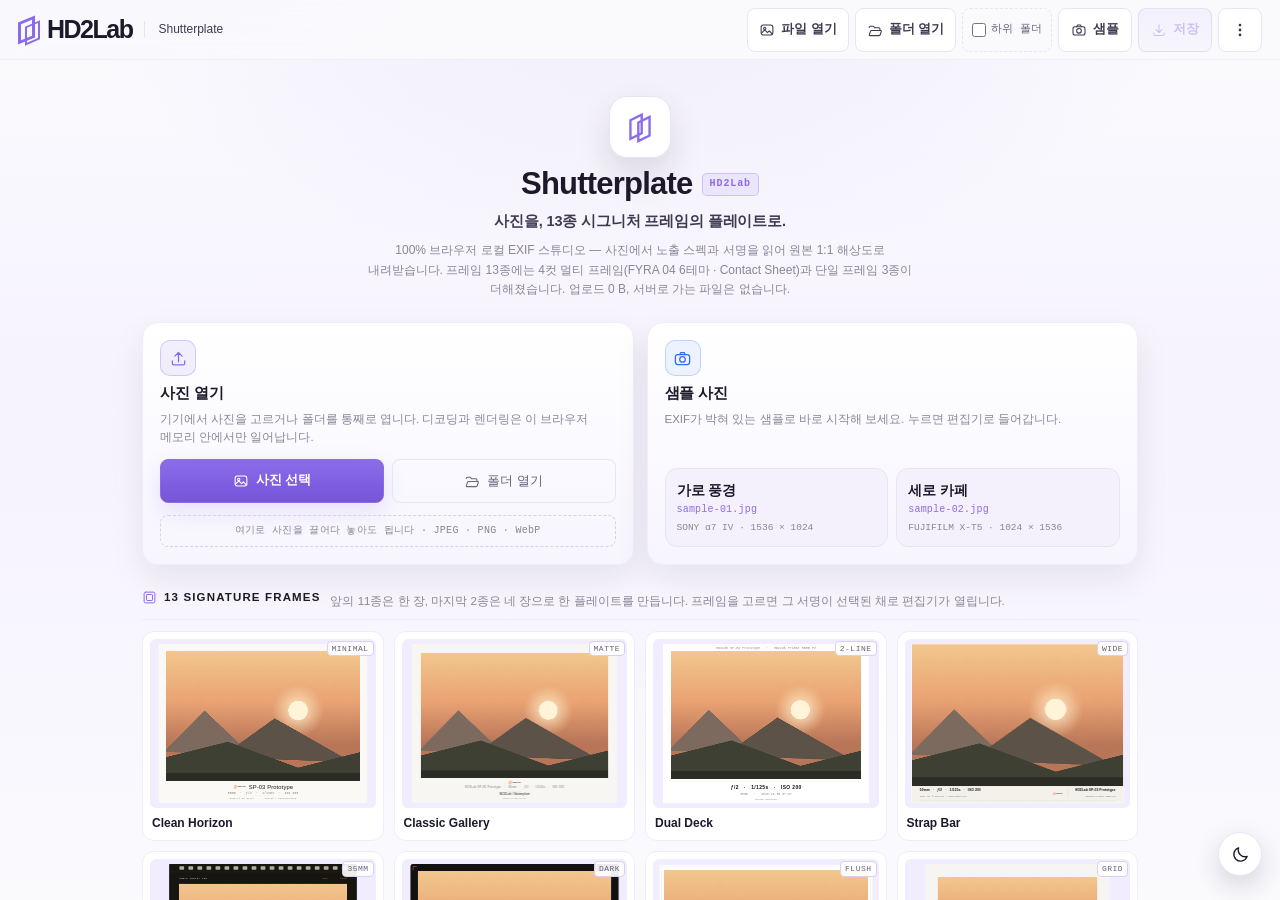
==== commit 721b62f7: "fix(theme): 헤더 도킹 테마 토글 제거 — 공통 플로팅 토글 하나로 통일 정식판과 beta 모두 라이트/다크 UI 토글이 두 벌이었습니다. 랜딩은 assets/hd2-th" ====
--- a/index.html
+++ b/index.html
@@ -136,11 +136,6 @@
         <svg class="ic" viewBox="0 0 24 24" aria-hidden="true"><use href="#i-download"/></svg>
         <span class="hbtn-label">저장</span>
       </button>
-      <!-- 편집기 전용: 랜딩의 플로팅 토글이 여기로 도킹한다 (js/theme-dock.js) -->
-      <button class="hbtn-theme" id="headerThemeBtn" type="button" aria-pressed="false" aria-label="다크 모드로 전환 (네이비 &amp; 라벤더)" title="다크 모드로 전환 (네이비 &amp; 라벤더)">
-        <svg class="ic ic-theme ic-theme--moon" viewBox="0 0 24 24" aria-hidden="true" focusable="false"><path d="M20.4 14.4A8.6 8.6 0 0 1 9.6 3.6a8.6 8.6 0 1 0 10.8 10.8z"/></svg>
-        <svg class="ic ic-theme ic-theme--sun" viewBox="0 0 24 24" aria-hidden="true" focusable="false"><circle cx="12" cy="12" r="4.1"/><path d="M12 2.7v2.3M12 19v2.3M2.7 12h2.3M19 12h2.3M5.4 5.4l1.6 1.6M17 17l1.6 1.6M18.6 5.4L17 7M7 17l-1.6 1.6"/></svg>
-      </button>
       <div class="portal-menu" id="portalMenu">
         <button class="portal-menu-btn" id="portalMenuBtn" type="button" aria-haspopup="menu" aria-expanded="false" aria-controls="portalMenuDropdown" aria-label="더 보기 — 워크스페이스 · 샘플 · 포털" title="더 보기">
           <svg class="ic" viewBox="0 0 24 24" aria-hidden="true"><use href="#i-dots"/></svg>
@@ -685,6 +680,5 @@
   <script src="js/exif-core.js?v=20261115-prod-v2" defer></script>
   <script src="js/plate.js?v=20261115-prod-v2" defer></script>
   <script src="app.js?v=20261117-navy" defer></script>
-  <script src="js/theme-dock.js?v=20261117-dock" defer></script>
 </body>
 </html>
--- a/style.css
+++ b/style.css
@@ -214,39 +214,6 @@
 }
 .hbtn--accent:hover:not(:disabled) { background: rgba(139, 108, 232, 0.24); border-color: var(--accent); }
 .hbtn .ic { width: 16px; height: 16px; }
-
-/* the header copy of the Light/Dark toggle — the same circle the landing floats,
-   docked between 저장 and ⋮ so it never sits on the plate. Only the studio shows
-   it: the landing keeps the floating one (assets/hd2-theme.js). */
-.hbtn-theme {
-  display: none;
-  align-items: center;
-  justify-content: center;
-  width: 36px;
-  height: 36px;
-  flex: none;
-  margin: 0;
-  padding: 0;
-  border: 1px solid var(--line);
-  border-radius: 999px;
-  background: var(--ink-2);
-  color: var(--text);
-  cursor: pointer;
-  -webkit-tap-highlight-color: transparent;
-  transition: border-color 0.16s ease, color 0.16s ease, background 0.16s ease;
-}
-body[data-view="editor"] .hbtn-theme { display: inline-flex; }
-.hbtn-theme:hover { border-color: var(--accent-dim); color: var(--accent); }
-.hbtn-theme:focus-visible { outline: 2px solid var(--accent); outline-offset: 3px; }
-.hbtn-theme .ic-theme {
-  width: 17px;
-  height: 17px;
-  stroke-width: 1.7;
-}
-/* the icon shows where the button takes you — the same rule the floating copy uses */
-.hbtn-theme .ic-theme--sun { display: none; }
-[data-theme="dark"] .hbtn-theme .ic-theme--sun { display: block; }
-[data-theme="dark"] .hbtn-theme .ic-theme--moon { display: none; }
 
 /* 포털 드롭다운 */
 /* an open menu has to paint over the fixed inspector */
@@ -2252,9 +2219,12 @@
 [data-theme="dark"] .btn-accent:hover:not(:disabled) { color: #0B1020; }
 
 /* ── floating Light/Dark toggle ──────────────────────────────────────────────
-   assets/hd2-theme.js hands every HD2Lab route this floating button. Here only
-   the landing wears it, bottom-right above the launch cards; the studio turns it
-   off and carries the same circle in the header instead (.hbtn-theme). */
+   assets/hd2-theme.js hands every HD2Lab route this one floating button, and it
+   is the app's only Light/Dark control: the landing and the studio both wear it.
+   In the studio the bottom corners are taken (the fixed inspector and its export
+   dock on a PC, the frame library and the 4-button toolbar on a phone), so the
+   button floats just above the frame library, clear of the inspector's column,
+   and rides above the plate instead of the controls. */
 .hd2-theme-toggle {
   --hd2-toggle-bg: var(--ink-2);
   --hd2-toggle-fg: var(--text-hi);
@@ -2275,20 +2245,34 @@
 html:has(.preview-overlay.is-open) .hd2-theme-toggle,
 html:has(.fyra-modal.is-open) .hd2-theme-toggle,
 html:has(.sheet-backdrop.is-open) .hd2-theme-toggle { opacity: 0; pointer-events: none; }
-/* the studio docks the toggle in the header — the floating one would sit on the
-   plate, so it is taken out of sight and out of the tab order */
-body[data-view="editor"] .hd2-theme-toggle {
-  opacity: 0;
-  pointer-events: none;
-  visibility: hidden;
-}
 @media (max-width: 520px) {
   .hd2-theme-toggle { --hd2-toggle-right: 12px; --hd2-toggle-bottom: 18px; }
-  /* …and the phone needs the room: 44px keeps the touch target the rest of the
-     header keeps, and 샘플 steps out (it is on the landing card and in ⋮) */
-  .hbtn-theme { width: 44px; height: 44px; }
-  .hbtn-theme .ic-theme { width: 19px; height: 19px; }
+  /* …and the phone needs the room: 샘플 steps out of the header (it is on the
+     landing card and in ⋮) */
   body[data-view="editor"] #headerSampleBtn { display: none; }
+}
+/* the studio: clear the frame library and (on a phone) the bottom toolbar so the
+   toggle floats over the plate's empty lower corner instead of a control */
+body[data-view="editor"] .hd2-theme-toggle {
+  --hd2-toggle-right: 12px;
+  --hd2-toggle-bottom: 285px;
+}
+/* …and on a PC stay left of the fixed inspector, above the session row */
+@media (min-width: 1024px) {
+  body[data-view="editor"] .hd2-theme-toggle {
+    --hd2-toggle-right: calc(var(--ins-w) + 12px);
+    --hd2-toggle-bottom: 250px;
+  }
+}
+/* the two multi-cut plates float their 4-cell control on the same corner, so the
+   toggle steps up over it instead of stacking on top of it */
+body[data-view="editor"]:has(#slotToggle:not([hidden])) .hd2-theme-toggle {
+  --hd2-toggle-bottom: 340px;
+}
+@media (min-width: 1024px) {
+  body[data-view="editor"]:has(#slotToggle:not([hidden])) .hd2-theme-toggle {
+    --hd2-toggle-bottom: 300px;
+  }
 }
 /* the header now carries a fourth control on a phone, so the product name steps
    out a little earlier than the 360px floor it used to leave at */
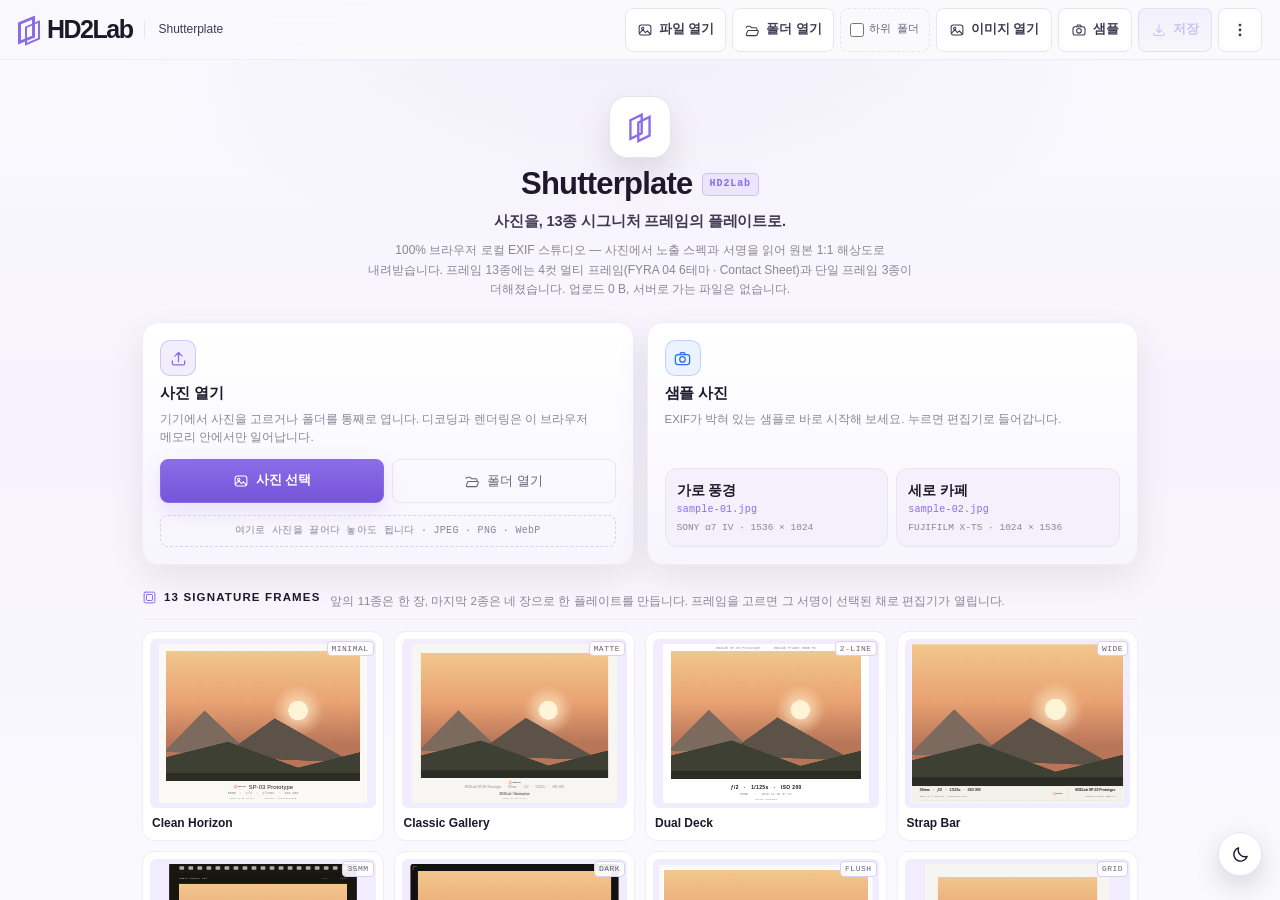
==== commit d9521810: "feat(layout): drop the filename bar, open images from the header, name the photo in the library head" ====
--- a/index.html
+++ b/index.html
@@ -52,7 +52,7 @@
   <script>try{var h=localStorage.getItem('hd2-theme');document.documentElement.setAttribute('data-theme',h==='dark'?'dark':'light');}catch(e){document.documentElement.setAttribute('data-theme','light');}</script>
   <link rel="stylesheet" href="./assets/hd2-theme.css?v=20261117-navy" />
   <script src="./assets/hd2-theme.js?v=20261117-navy" defer></script>
-  <link rel="stylesheet" href="style.css?v=20261117-dark" />
+  <link rel="stylesheet" href="style.css?v=20261119-viewport" />
 </head>
 <body>
   <!-- ── 자체 제작 SVG 아이콘 스프라이트 ─────────────────────────────── -->
@@ -128,6 +128,13 @@
       </div>
       <input id="wsFileInput" type="file" accept="image/*" multiple hidden />
       <input id="wsFolderInput" type="file" accept="image/*" webkitdirectory directory multiple hidden />
+      <!-- one image straight onto the plate: the header button and the empty-state
+           dropzone both open this same chooser -->
+      <input id="fileInput" type="file" accept="image/*" hidden />
+      <button class="hbtn hbtn--open" id="headerOpenBtn" type="button" title="이미지 파일 열기" aria-label="이미지 파일 열기">
+        <svg class="ic" viewBox="0 0 24 24" aria-hidden="true"><use href="#i-image"/></svg>
+        <span class="hbtn-label">이미지 열기</span>
+      </button>
       <button class="hbtn" id="headerSampleBtn" type="button" title="샘플 사진 불러오기" aria-label="샘플 사진 불러오기">
         <svg class="ic" viewBox="0 0 24 24" aria-hidden="true"><use href="#i-camera"/></svg>
         <span class="hbtn-label">샘플</span>
@@ -151,6 +158,11 @@
             <span class="portal-ic" aria-hidden="true"><svg class="ic" viewBox="0 0 24 24"><use href="#i-refresh"/></svg></span>
             <span class="portal-text"><b>EXIF 값으로 되돌리기</b><small id="menuResetHint">사진을 열면 쓸 수 있습니다</small></span>
             <span class="portal-badge portal-badge--live" id="menuResetBadge" aria-hidden="true">EXIF</span>
+          </button>
+          <button class="portal-item" id="menuClearBtn" type="button" role="menuitem" disabled>
+            <span class="portal-ic" aria-hidden="true"><svg class="ic" viewBox="0 0 24 24"><use href="#i-trash"/></svg></span>
+            <span class="portal-text"><b>사진 비우기</b><small id="menuClearHint">사진을 열면 쓸 수 있습니다</small></span>
+            <span class="portal-badge" aria-hidden="true">CLEAR</span>
           </button>
           <button class="portal-item" id="menuEmblemBtn" type="button" role="menuitemcheckbox" aria-checked="false">
             <span class="portal-ic" aria-hidden="true"><svg class="ic" viewBox="0 0 24 24"><use href="#i-stamp"/></svg></span>
@@ -283,29 +295,11 @@
 
     <!-- ── 프리뷰 스테이지 ─────────────────────────────────────────── -->
     <section class="stage" id="stage" aria-label="플레이트 프리뷰" tabindex="-1">
-      <div class="stage-bar">
-        <span class="chip" id="photoChip"><svg class="ic" viewBox="0 0 24 24" aria-hidden="true"><use href="#i-image"/></svg><span>사진 없음</span></span>
-        <span class="chip chip--ghost" id="styleChip">CLEAN HORIZON</span>
-        <span class="chip chip--ghost" id="renderChip">—</span>
-        <div class="stage-tools">
-          <div class="seg seg--mini" id="bgSeg" role="group" aria-label="프리뷰 배경">
-            <button type="button" data-bg="dark" aria-pressed="true" title="다크 배경" aria-label="다크 배경"><svg class="ic" viewBox="0 0 24 24" aria-hidden="true"><use href="#i-moon"/></svg></button>
-            <button type="button" data-bg="light" aria-pressed="false" title="라이트 배경" aria-label="라이트 배경"><svg class="ic" viewBox="0 0 24 24" aria-hidden="true"><use href="#i-sun"/></svg></button>
-          </div>
-          <div class="zoom-group">
-            <button class="icon-btn" id="zoomOutBtn" type="button" aria-label="축소" title="축소"><svg class="ic" viewBox="0 0 24 24" aria-hidden="true"><use href="#i-minus"/></svg></button>
-            <button class="icon-btn icon-btn--wide" id="zoomFitBtn" type="button" aria-label="화면 맞춤" title="화면 맞춤"><svg class="ic" viewBox="0 0 24 24" aria-hidden="true"><use href="#i-fit"/></svg><span id="zoomLabel">맞춤</span></button>
-            <button class="icon-btn" id="zoomInBtn" type="button" aria-label="확대" title="확대"><svg class="ic" viewBox="0 0 24 24" aria-hidden="true"><use href="#i-plus"/></svg></button>
-          </div>
-        </div>
-      </div>
-
       <div class="stage-canvas" id="stageCanvas">
         <canvas id="plateCanvas" aria-label="플레이트 미리보기 캔버스"></canvas>
 
         <div class="empty-state" id="emptyState">
           <div class="dropzone" id="dropzone" role="button" tabindex="0" aria-label="사진을 끌어다 놓거나 눌러서 선택">
-            <input id="fileInput" type="file" accept="image/*" hidden />
             <span class="dz-glow" aria-hidden="true"></span>
             <span class="dz-ring" aria-hidden="true">
               <svg class="dz-icon" viewBox="0 0 24 24" aria-hidden="true"><use href="#i-upload"/></svg>
@@ -356,32 +350,30 @@
       </section>
     </section>
 
-    <!-- ── 선택된 사진 (컴팩트 활성 세션 카드) ─────────────────────── -->
-    <section class="session" id="sessionCard" aria-label="선택한 사진" hidden>
-      <span class="session-thumb"><canvas id="sessionThumb" width="72" height="72" aria-hidden="true"></canvas></span>
-      <div class="session-info">
-        <b class="session-name" id="metaName">—</b>
-        <span class="session-facts">
-          <span id="metaSize">—</span>
-          <span class="sep" aria-hidden="true">·</span>
-          <span id="metaBytes">—</span>
-          <span class="chip chip--exif" id="metaExifChip"><span id="metaExif">—</span></span>
-        </span>
-      </div>
-      <div class="session-actions">
-        <button class="btn btn-ghost pc-only" id="sessionOpenFilesBtn" type="button" title="사진 여러 장 열기"><svg class="ic" viewBox="0 0 24 24" aria-hidden="true"><use href="#i-image"/></svg><span>파일 열기</span></button>
-        <button class="btn btn-ghost pc-only" id="sessionOpenFolderBtn" type="button" title="폴더 열기 (Workspace)"><svg class="ic" viewBox="0 0 24 24" aria-hidden="true"><use href="#i-folder-open"/></svg><span>폴더</span></button>
-        <button class="btn btn-ghost" id="changeBtn" type="button" title="사진 변경"><svg class="ic" viewBox="0 0 24 24" aria-hidden="true"><use href="#i-swap"/></svg><span>변경</span></button>
-        <button class="btn btn-ghost" id="clearBtn" type="button" title="비우기" aria-label="캔버스 비우기"><svg class="ic" viewBox="0 0 24 24" aria-hidden="true"><use href="#i-close"/></svg><span class="hide-xs">비우기</span></button>
-      </div>
-    </section>
-
-    <!-- ── 하단 가로 프레임 슬라이더 ───────────────────────────────── -->
+
+    <!-- ── 하단 가로 프레임 슬라이더 — 머리줄이 프리뷰 배경·줌을 진다 ── -->
     <section class="strip" aria-label="프레임 갤러리">
       <div class="strip-head">
-        <span class="strip-title">FRAME LIBRARY</span>
+        <!-- the library's own head is the loaded photo's identity: the filename
+             takes the place the FRAME LIBRARY label used to keep, and the
+             resolution / EXIF count ride beside it -->
+        <p class="strip-file">
+          <b class="strip-file-name" id="libName">FRAME LIBRARY</b>
+          <span class="strip-file-meta" id="libMeta"></span>
+        </p>
         <span class="strip-count"><b id="frameCount">13</b> SIGNATURES</span>
         <span class="strip-hint">휠 · 드래그 · 스와이프 · FYRA 04는 다시 눌러 테마</span>
+        <div class="plate-tools">
+          <div class="seg seg--mini" id="bgSeg" role="group" aria-label="프리뷰 배경">
+            <button type="button" data-bg="dark" aria-pressed="true" title="다크 배경" aria-label="다크 배경"><svg class="ic" viewBox="0 0 24 24" aria-hidden="true"><use href="#i-moon"/></svg></button>
+            <button type="button" data-bg="light" aria-pressed="false" title="라이트 배경" aria-label="라이트 배경"><svg class="ic" viewBox="0 0 24 24" aria-hidden="true"><use href="#i-sun"/></svg></button>
+          </div>
+          <div class="zoom-group">
+            <button class="icon-btn" id="zoomOutBtn" type="button" aria-label="축소" title="축소"><svg class="ic" viewBox="0 0 24 24" aria-hidden="true"><use href="#i-minus"/></svg></button>
+            <button class="icon-btn icon-btn--wide" id="zoomFitBtn" type="button" aria-label="화면 맞춤" title="화면 맞춤"><svg class="ic" viewBox="0 0 24 24" aria-hidden="true"><use href="#i-fit"/></svg><span id="zoomLabel">맞춤</span></button>
+            <button class="icon-btn" id="zoomInBtn" type="button" aria-label="확대" title="확대"><svg class="ic" viewBox="0 0 24 24" aria-hidden="true"><use href="#i-plus"/></svg></button>
+          </div>
+        </div>
       </div>
       <div class="strip-track" id="frameStrip" role="radiogroup" aria-label="프레임 스타일 선택"></div>
     </section>
@@ -679,6 +671,6 @@
   <script src="js/emblems.js?v=20261115-prod-v2" defer></script>
   <script src="js/exif-core.js?v=20261115-prod-v2" defer></script>
   <script src="js/plate.js?v=20261115-prod-v2" defer></script>
-  <script src="app.js?v=20261117-navy" defer></script>
+  <script src="app.js?v=20261119-viewport" defer></script>
 </body>
 </html>
--- a/style.css
+++ b/style.css
@@ -32,8 +32,8 @@
   --r-lg: 16px;
   --header-h: 56px;
   --toolbar-h: 56px;
-  --thumb-h: 78px;
-  --card-w: 132px;
+  --thumb-h: 56px;
+  --card-w: 124px;
   --sans: "Pretendard", -apple-system, BlinkMacSystemFont, "Segoe UI", "Apple SD Gothic Neo",
           "Noto Sans KR", "Malgun Gothic", Roboto, Arial, sans-serif;
   --mono: ui-monospace, "SF Mono", SFMono-Regular, Menlo, Consolas, "Liberation Mono", monospace;
@@ -535,49 +535,9 @@
     linear-gradient(180deg, var(--stage-light-a), var(--stage-light-b));
 }
 
-.stage-bar {
-  flex: none;
-  display: flex;
-  align-items: center;
-  gap: 6px;
-  height: 52px;
-  padding: 0 12px;
-  border-bottom: 1px solid var(--line-soft);
-  background: rgba(12, 13, 12, 0.4);
-  overflow: hidden;
-}
-.stage[data-bg="light"] .stage-bar {
-  background: rgba(255, 255, 255, 0.45);
-  border-bottom-color: rgba(0, 0, 0, 0.08);
-}
-
-.chip {
-  display: inline-flex; align-items: center; gap: 5px;
-  height: 24px; padding: 0 9px;
-  border-radius: 999px;
-  border: 1px solid var(--line);
-  background: rgba(20, 22, 20, 0.8);
-  font-family: var(--mono);
-  font-size: 10px;
-  letter-spacing: 0.05em;
-  color: var(--text);
-  white-space: nowrap;
-  overflow: hidden;
-  text-overflow: ellipsis;
-  flex: 0 1 auto;
-  min-width: 0;
-}
-.chip .ic { width: 12px; height: 12px; }
-.chip > span { overflow: hidden; text-overflow: ellipsis; }
-.chip--ghost { color: var(--muted); background: transparent; flex: none; }
-.stage[data-bg="light"] .chip {
-  background: rgba(255, 255, 255, 0.7);
-  border-color: rgba(0, 0, 0, 0.12);
-  color: #2a2c28;
-}
-.stage[data-bg="light"] .chip--ghost { color: #6b7167; background: transparent; }
-
-.stage-tools { margin-left: auto; display: flex; align-items: center; gap: 6px; flex: none; }
+/* No bar across the top of the plate: the preview canvas runs from the header
+   down to the frame library, and the background / zoom controls the old canvas
+   bar used to carry now ride in the library's head line (see .plate-tools). */
 
 .seg {
   display: inline-flex;
@@ -626,7 +586,6 @@
 
 .stage .icon-btn { background: rgba(20, 22, 20, 0.7); }
 .stage[data-bg="light"] .icon-btn { background: rgba(255, 255, 255, 0.7); }
-.stage-bar .icon-btn { min-height: 44px; height: 44px; }
 
 .stage-canvas {
   position: relative;
@@ -754,52 +713,14 @@
 .stage[data-bg="light"] .inapp-banner { background: rgba(139, 108, 232, 0.12); }
 .stage[data-bg="light"] .inapp-msg { color: #2a2c28; }
 
-/* ── selected-photo session card ────────────────────────────────────────── */
-.session {
-  flex: none;
-  display: flex;
-  align-items: center;
-  gap: 10px;
-  height: 62px;
-  padding: 0 14px;
-  border-bottom: 1px solid var(--line-soft);
-  background: linear-gradient(180deg, var(--ink-2), var(--ink-2));
-}
-.session-thumb {
-  width: 42px; height: 42px;
-  flex: none;
-  border-radius: 8px;
-  overflow: hidden;
-  border: 1px solid var(--line);
-  background: var(--ink-3);
-  display: grid; place-items: center;
-}
-.session-thumb canvas { width: 42px; height: 42px; display: block; object-fit: cover; }
-.session-info { min-width: 0; flex: 1 1 auto; display: flex; flex-direction: column; gap: 1px; }
-.session-name {
-  font-size: 12.5px; font-weight: 650; color: var(--text-hi);
-  white-space: nowrap; overflow: hidden; text-overflow: ellipsis;
-}
-.session-facts {
-  display: flex; align-items: center; gap: 5px;
-  font-family: var(--mono); font-size: 10px; color: var(--dim);
-  letter-spacing: 0.02em;
-  white-space: nowrap; overflow: hidden;
-}
-.session-facts .sep { color: #C9C1DC; }
-.chip--exif {
-  height: 18px; padding: 0 6px; font-size: 9px;
-  border-color: rgba(139, 108, 232, 0.24);
-  color: var(--accent);
-  background: rgba(139, 108, 232, 0.08);
-  flex: none;
-}
-.session-actions { display: flex; align-items: center; gap: 6px; flex: none; }
+/* The filename bar that used to sit under the stage is gone: the frame library's
+   own head line carries the loaded photo's identity instead (name · resolution ·
+   EXIF count), and the plate gets that height back. */
 
 /* ── frame strip ────────────────────────────────────────────────────────── */
 .strip {
   flex: none;
-  padding: 8px 0 8px;
+  padding: 0 0 6px;
   border-bottom: 1px solid var(--line-soft);
   background: #FBFAFE;
 }
@@ -807,23 +728,62 @@
   display: flex;
   align-items: center;
   gap: 8px;
-  padding: 0 14px 4px;
+  min-height: 44px;
+  padding: 0 14px;
   font-family: var(--mono);
   font-size: 9.5px;
   letter-spacing: 0.12em;
   color: var(--dim);
 }
-.strip-title { color: var(--muted); }
+/* the head line's left slot is the loaded photo (filename · resolution · tags);
+   with no photo open it falls back to the library's own name */
+.strip-file {
+  display: flex; align-items: baseline; gap: 7px;
+  flex: 0 1 auto; min-width: 0; max-width: 44%;
+  margin: 0;
+}
+.strip-file-name {
+  font-family: var(--mono);
+  font-size: 10px; font-weight: 700; letter-spacing: 0.05em;
+  color: var(--text-hi);
+  white-space: nowrap; overflow: hidden; text-overflow: ellipsis;
+  min-width: 0;
+}
+.strip-file-meta {
+  font-family: var(--mono);
+  font-size: 9.5px; letter-spacing: 0.02em;
+  color: var(--dim);
+  white-space: nowrap; overflow: hidden; text-overflow: ellipsis;
+  flex: none; max-width: 52%;
+}
 .strip-count { color: var(--dim); }
 .strip-count b { color: var(--accent); font-weight: 600; }
-.strip-hint { margin-left: auto; letter-spacing: 0.04em; color: #8B8598; }
+.strip-hint {
+  margin-left: auto;
+  letter-spacing: 0.04em;
+  color: #8B8598;
+  min-width: 0;
+  overflow: hidden; text-overflow: ellipsis; white-space: nowrap;
+}
+/* the plate's own view controls live at the end of the library head line:
+   what the old stage bar carried now sits directly under the filename row,
+   at the bottom of the screen, where the hand already is. */
+.plate-tools { display: flex; align-items: center; gap: 6px; flex: none; margin-left: 6px; }
+.plate-tools .seg { background: var(--ink-2); border-color: var(--line); }
+.plate-tools .seg button { color: var(--muted); }
+.plate-tools .seg button + button { border-left-color: var(--line); }
+.plate-tools .seg button[aria-pressed="true"] { background: var(--tint-2); color: var(--accent-dim); }
+.plate-tools .icon-btn { background: var(--ink-2); border-color: var(--line); color: var(--text); }
+.plate-tools .icon-btn:hover { border-color: var(--accent-dim); color: var(--accent); }
+[data-theme="dark"] .plate-tools .seg,
+[data-theme="dark"] .plate-tools .icon-btn { background: var(--ink-3); }
 
 .strip-track {
   display: flex;
   gap: 9px;
   overflow-x: auto;
   overflow-y: hidden;
-  padding: 3px 14px 3px;
+  padding: 2px 14px 2px;
   scroll-snap-type: x proximity;
   -webkit-overflow-scrolling: touch;
   scrollbar-width: thin;
@@ -840,8 +800,8 @@
   min-height: 44px;
   display: flex;
   flex-direction: column;
-  gap: 3px;
-  padding: 5px 5px 5px;
+  gap: 2px;
+  padding: 4px 4px 4px;
   border: 1px solid var(--line-soft);
   border-radius: 10px;
   background: var(--ink-2);
@@ -870,15 +830,15 @@
 .frame-thumb canvas { display: block; width: 100%; height: 100%; }
 .frame-foot { display: flex; align-items: center; gap: 5px; min-width: 0; }
 .frame-name {
-  font-size: 10.5px; font-weight: 650; color: var(--text);
+  font-size: 10px; line-height: 1.2; font-weight: 650; color: var(--text);
   white-space: nowrap; overflow: hidden; text-overflow: ellipsis;
   flex: 1 1 auto;
 }
 .frame-card[aria-checked="true"] .frame-name { color: var(--accent); }
 .frame-badge {
   position: absolute;
-  top: 9px;
-  right: 9px;
+  top: 6px;
+  right: 6px;
   font-family: var(--mono); font-size: 8px; letter-spacing: 0.06em;
   color: var(--muted);
   background: rgba(255, 255, 255, 0.92);
@@ -1269,8 +1229,6 @@
 .btn-quiet:hover:not(:disabled) { color: var(--accent); }
 .btn .ic { width: 16px; height: 16px; }
 
-.session-actions .btn { padding: 0 11px; font-size: 12px; }
-
 .hint { font-size: 11.5px; line-height: 1.55; color: var(--dim); }
 
 /* ── toasts ─────────────────────────────────────────────────────────────── */
@@ -1311,11 +1269,11 @@
 
 /* ── responsive ─────────────────────────────────────────────────────────── */
 @media (min-width: 900px) {
-  :root { --header-h: 60px; --thumb-h: 96px; --card-w: 150px; }
+  :root { --header-h: 60px; --thumb-h: 72px; --card-w: 140px; }
   .app-header { padding: 0 18px; gap: 14px; }
   .brand-name { font-size: 25px; }
-  .strip-head { padding: 0 18px 5px; font-size: 10px; }
-  .strip-track { padding: 3px 18px 5px; gap: 10px; }
+  .strip-head { padding: 0 18px; font-size: 10px; }
+  .strip-track { padding: 2px 18px 4px; gap: 9px; }
   .toolbar { padding: 7px 18px; }
   .tool { font-size: 11.5px; }
 
@@ -1337,11 +1295,13 @@
 }
 
 @media (max-width: 900px) {
+  /* the hint steps out first, so the tools keep the right edge to themselves */
   .strip-hint { display: none; }
+  .plate-tools { margin-left: auto; }
 }
 
 @media (max-width: 520px) {
-  :root { --card-w: 116px; --thumb-h: 70px; }
+  :root { --card-w: 108px; --thumb-h: 52px; }
   .toast { font-size: 11.5px; padding: 10px 13px; }
   .toasts { width: min(92vw, 380px); }
   .app-header { padding: 0 10px; gap: 8px; }
@@ -1349,20 +1309,24 @@
   .brand-name { font-size: 22px; }
   .brand em { padding-left: 10px; }
   .hbtn { padding: 0 9px; gap: 5px; font-size: 12px; }
-  .stage-bar { padding: 0 8px; gap: 5px; }
-  #styleChip, #renderChip { display: none; }
-  .session { padding: 0 10px; gap: 8px; height: 58px; }
-  .session-facts #metaBytes { display: none; }
-  .session-facts .sep { display: none; }
-  .session-actions .btn { padding: 0 10px; font-size: 11.5px; }
-  .session-actions .btn .ic { width: 16px; height: 16px; }
-  .strip { padding: 7px 0 6px; }
-  .strip-track { padding: 3px 10px 3px; gap: 7px; }
+  /* the phone library row is narrow: the filename keeps the slot and the
+     resolution/tags stand down (they are in the export pane) */
+  .strip-file-meta { display: none; }
+  .strip-file { max-width: none; flex: 1 1 auto; }
+  /* the header carries four controls on a phone: the image button keeps only
+     its icon and 샘플 steps into ⋮ (its SAMPLES group) */
+  #headerOpenBtn { min-width: 44px; padding: 0; gap: 0; }
+  #headerOpenBtn .hbtn-label { display: none; }
+  .strip { padding: 0 0 6px; }
+  .strip-count { display: none; }
+  .strip-head { padding: 0 10px; gap: 6px; }
+  .plate-tools { gap: 5px; }
+  .strip-track { padding: 2px 10px 2px; gap: 7px; }
   .toolbar { padding: 5px 8px calc(5px + env(safe-area-inset-bottom)); gap: 5px; }
   .tool { font-size: 9.5px; }
   .tool .ic { width: 16px; height: 16px; }
   .field-pair { grid-template-columns: 1fr; }
-  .stage-bar .zoom-group .icon-btn--wide span { display: none; }
+  .plate-tools .zoom-group .icon-btn--wide span { display: none; }
   .inapp-banner { gap: 6px; padding: 5px 6px 5px 8px; }
   .inapp-msg { font-size: 10.5px; }
   .inapp-copy { padding: 0 8px; font-size: 10.5px; }
@@ -1387,26 +1351,19 @@
 }
 
 @media (max-width: 359px) {
-  .stage-bar .seg--mini { display: none; }
+  .plate-tools .seg--mini { display: none; }
   .app-header { padding: 0 8px; gap: 6px; }
   .header-actions { gap: 4px; }
   .brand { gap: 8px; }
   .brand-name { font-size: 20px; }
   .hbtn-label { display: none; }
   .hbtn { min-width: 44px; padding: 0; }
-  .session-actions .btn span { display: none; }
-  .session-actions .btn { padding: 0 10px; }
-  .session-facts #metaExifChip { display: none; }
   #zoomOutBtn, #zoomInBtn { display: none; }
   .tool span { font-size: 9px; }
 }
 
 @media (max-height: 640px) {
-  :root { --thumb-h: 62px; --toolbar-h: 52px; }
-  .session { height: 52px; }
-  .session-thumb { width: 36px; height: 36px; }
-  .session-thumb canvas { width: 36px; height: 36px; }
-  .stage-bar { height: 48px; }
+  :root { --thumb-h: 48px; --toolbar-h: 52px; }
   .empty-state { gap: 8px; padding: 12px; }
   .dropzone { min-height: 96px; padding: 12px 16px; }
   .empty-note { display: none; }
@@ -1789,12 +1746,12 @@
   .ws-strip { display: flex; }
   .strip-hint { display: inline; margin-left: auto; }
 
-  .strip { padding-bottom: 9px; }
+  .strip { padding: 0 0 7px; }
   .ws-track { padding-bottom: 12px; }
   /* the eight signatures share one row when the column allows it, and keep
      scrolling as a strip when it cannot */
   .frame-card { flex: 1 1 0; width: auto; min-width: 116px; max-width: 172px; }
-  .frame-thumb { height: 92px; }
+  .frame-thumb { height: 74px; }
 
   .toasts { left: calc((100vw - var(--ins-w)) / 2); }
 
@@ -1814,11 +1771,10 @@
 
 /* 짧은 PC 화면(예: 1280×720)에서는 스트립 두 줄의 높이를 줄여 캔버스를 지킨다 */
 @media (min-width: 1024px) and (max-height: 820px) {
-  .strip { padding: 6px 0 7px; }
-  .frame-thumb { height: 72px; }
+  .strip { padding: 0 0 7px; }
+  .frame-thumb { height: 50px; }
   .ws-thumb { height: 52px; }
   .ws-track { padding-top: 6px; padding-bottom: 8px; }
-  .session { height: 56px; }
 }
 
 /* ══ 13 SIGNATURES · 4-CUT PLATES (promoted from /beta/ 2026-11-15) ═══════
@@ -2247,31 +2203,36 @@
 html:has(.sheet-backdrop.is-open) .hd2-theme-toggle { opacity: 0; pointer-events: none; }
 @media (max-width: 520px) {
   .hd2-theme-toggle { --hd2-toggle-right: 12px; --hd2-toggle-bottom: 18px; }
-  /* …and the phone needs the room: 샘플 steps out of the header (it is on the
-     landing card and in ⋮) */
-  body[data-view="editor"] #headerSampleBtn { display: none; }
-}
-/* the studio: clear the frame library and (on a phone) the bottom toolbar so the
-   toggle floats over the plate's empty lower corner instead of a control */
+  /* …and the phone needs the room: 샘플 steps out of the header on every
+     view (it is on the landing card and in ⋮) */
+  #headerSampleBtn { display: none; }
+}
+/* the studio: the toggle docks onto the bottom control panel instead of
+   floating halfway up the plate. Its bottom offset is measured by app.js
+   (syncThemeToggle) from the top edge of that panel — library, workspace
+   strip, toolbar — because the strip changes height with the frame
+   cards, the workspace and the safe area. The value below is only the fallback
+   for the first frame, before the measurement lands. */
 body[data-view="editor"] .hd2-theme-toggle {
   --hd2-toggle-right: 12px;
-  --hd2-toggle-bottom: 285px;
-}
-/* …and on a PC stay left of the fixed inspector, above the session row */
+  --hd2-toggle-bottom: 260px;
+}
+/* …and on a PC stay left of the fixed inspector */
 @media (min-width: 1024px) {
   body[data-view="editor"] .hd2-theme-toggle {
     --hd2-toggle-right: calc(var(--ins-w) + 12px);
-    --hd2-toggle-bottom: 250px;
+    --hd2-toggle-bottom: 220px;
   }
 }
-/* the two multi-cut plates float their 4-cell control on the same corner, so the
-   toggle steps up over it instead of stacking on top of it */
+/* the two multi-cut plates float their 4-cell control in the same corner the
+   docked toggle now occupies: it steps aside to the 4-cell button's left, at
+   the same height, so the two never cover each other */
 body[data-view="editor"]:has(#slotToggle:not([hidden])) .hd2-theme-toggle {
-  --hd2-toggle-bottom: 340px;
+  --hd2-toggle-right: 66px;
 }
 @media (min-width: 1024px) {
   body[data-view="editor"]:has(#slotToggle:not([hidden])) .hd2-theme-toggle {
-    --hd2-toggle-bottom: 300px;
+    --hd2-toggle-right: calc(var(--ins-w) + 66px);
   }
 }
 /* the header now carries a fourth control on a phone, so the product name steps
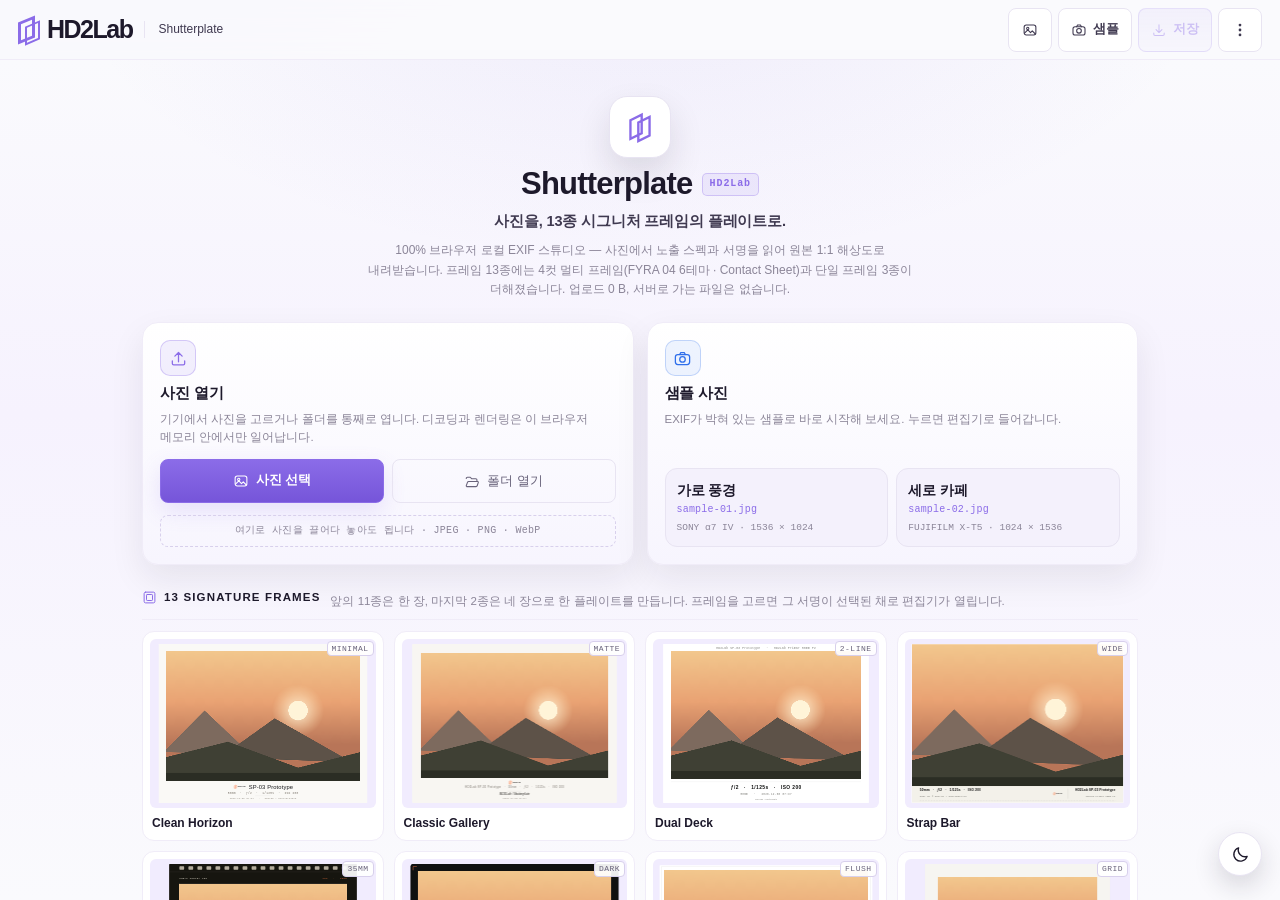
==== commit 75608fb6: "feat(header): PC 열기를 아이콘 하나로 — 폴더 열기·하위 폴더는 ⋮ WORKSPACE로 (정식+beta)" ====
--- a/index.html
+++ b/index.html
@@ -111,25 +111,19 @@
     </button>
 
     <div class="header-actions">
-      <!-- PC 워크스페이스 열기 (≥1024px) -->
+      <!-- PC 사진 열기 (≥1024px): 헤더에는 열기 아이콘 하나만 둡니다. 폴더로 열기와
+           하위 폴더 옵션은 ⋮ 메뉴 WORKSPACE 안에 있습니다. -->
       <div class="pc-open" id="pcOpen">
-        <button class="hbtn" id="openFilesBtn" type="button" title="사진 여러 장 열기 — 워크스페이스" aria-label="사진 여러 장 열기">
+        <button class="hbtn" id="openFilesBtn" type="button" title="사진 여러 장 열기 — 워크스페이스" aria-label="사진 여러 장 열기 — 워크스페이스">
           <svg class="ic" viewBox="0 0 24 24" aria-hidden="true"><use href="#i-image"/></svg>
-          <span class="hbtn-label">파일 열기</span>
-        </button>
-        <button class="hbtn" id="openFolderBtn" type="button" title="폴더 열기 — Workspace" aria-label="폴더 열기">
-          <svg class="ic" viewBox="0 0 24 24" aria-hidden="true"><use href="#i-folder-open"/></svg>
-          <span class="hbtn-label">폴더 열기</span>
-        </button>
-        <label class="pc-rec" for="recursiveToggle" title="폴더를 열 때 하위 폴더의 사진까지 포함">
-          <input type="checkbox" id="recursiveToggle" />
-          <span>하위 폴더</span>
-        </label>
+        </button>
       </div>
       <input id="wsFileInput" type="file" accept="image/*" multiple hidden />
       <input id="wsFolderInput" type="file" accept="image/*" webkitdirectory directory multiple hidden />
-      <!-- one image straight onto the plate: the header button and the empty-state
-           dropzone both open this same chooser -->
+      <input id="recursiveToggle" type="checkbox" hidden />
+      <!-- one image straight onto the plate, for the phone. On PC this button is
+           hidden (the header keeps a single open icon) while the empty-state
+           dropzone keeps opening the same chooser -->
       <input id="fileInput" type="file" accept="image/*" hidden />
       <button class="hbtn hbtn--open" id="headerOpenBtn" type="button" title="이미지 파일 열기" aria-label="이미지 파일 열기">
         <svg class="ic" viewBox="0 0 24 24" aria-hidden="true"><use href="#i-image"/></svg>
@@ -153,6 +147,16 @@
             <span class="portal-ic" aria-hidden="true"><svg class="ic" viewBox="0 0 24 24"><use href="#i-portal-home"/></svg></span>
             <span class="portal-text"><b>홈 / 랜딩 화면</b><small>시작 화면으로 이동</small></span>
             <span class="portal-badge" aria-hidden="true">HOME</span>
+          </button>
+          <button class="portal-item" id="openFolderBtn" type="button" role="menuitem">
+            <span class="portal-ic" aria-hidden="true"><svg class="ic" viewBox="0 0 24 24"><use href="#i-folder-open"/></svg></span>
+            <span class="portal-text"><b>폴더 열기</b><small>Workspace — 폴더의 사진을 한 번에</small></span>
+            <span class="portal-badge" aria-hidden="true">FOLDER</span>
+          </button>
+          <button class="portal-item" id="menuRecursiveBtn" type="button" role="menuitemcheckbox" aria-checked="false">
+            <span class="portal-ic" aria-hidden="true"><svg class="ic" viewBox="0 0 24 24"><use href="#i-folder"/></svg></span>
+            <span class="portal-text"><b>하위 폴더 포함</b><small>폴더를 열 때 안쪽 폴더의 사진까지</small></span>
+            <span class="portal-badge" id="menuRecursiveState" aria-hidden="true">OFF</span>
           </button>
           <button class="portal-item" id="menuResetExifBtn" type="button" role="menuitem" disabled>
             <span class="portal-ic" aria-hidden="true"><svg class="ic" viewBox="0 0 24 24"><use href="#i-refresh"/></svg></span>
--- a/style.css
+++ b/style.css
@@ -1619,30 +1619,13 @@
   .toolbar { display: none; }
 
   .pc-open { display: inline-flex; align-items: center; gap: 6px; }
-  .pc-open .hbtn { padding: 0 11px; }
+  /* the PC header carries one open control: the image icon that opens the
+     workspace chooser. The phone's single-image button steps out here. */
+  .pc-open .hbtn { padding: 0; width: 44px; }
+  #headerOpenBtn { display: none; }
   .pc-only { display: inline-flex; }
   .empty-row--pc { display: flex; }
   .empty-row--pc .btn { min-height: 40px; font-size: 12px; padding: 0 13px; }
-
-  .pc-rec {
-    display: inline-flex;
-    align-items: center;
-    gap: 5px;
-    height: 44px;
-    padding: 0 9px;
-    border: 1px dashed var(--line);
-    border-radius: var(--r-sm);
-    font-family: var(--mono);
-    font-size: 10.5px;
-    letter-spacing: 0.01em;
-    color: var(--muted);
-    cursor: pointer;
-    -webkit-user-select: none;
-    user-select: none;
-    transition: border-color 0.15s ease, color 0.15s ease;
-  }
-  .pc-rec input { width: 14px; height: 14px; margin: 0; accent-color: var(--accent); }
-  .pc-rec:hover { border-color: var(--accent-dim); color: var(--text); }
 
   /* 제어 패널 → 우측 고정 인스펙터 (시트 아님) */
   .sheet {
